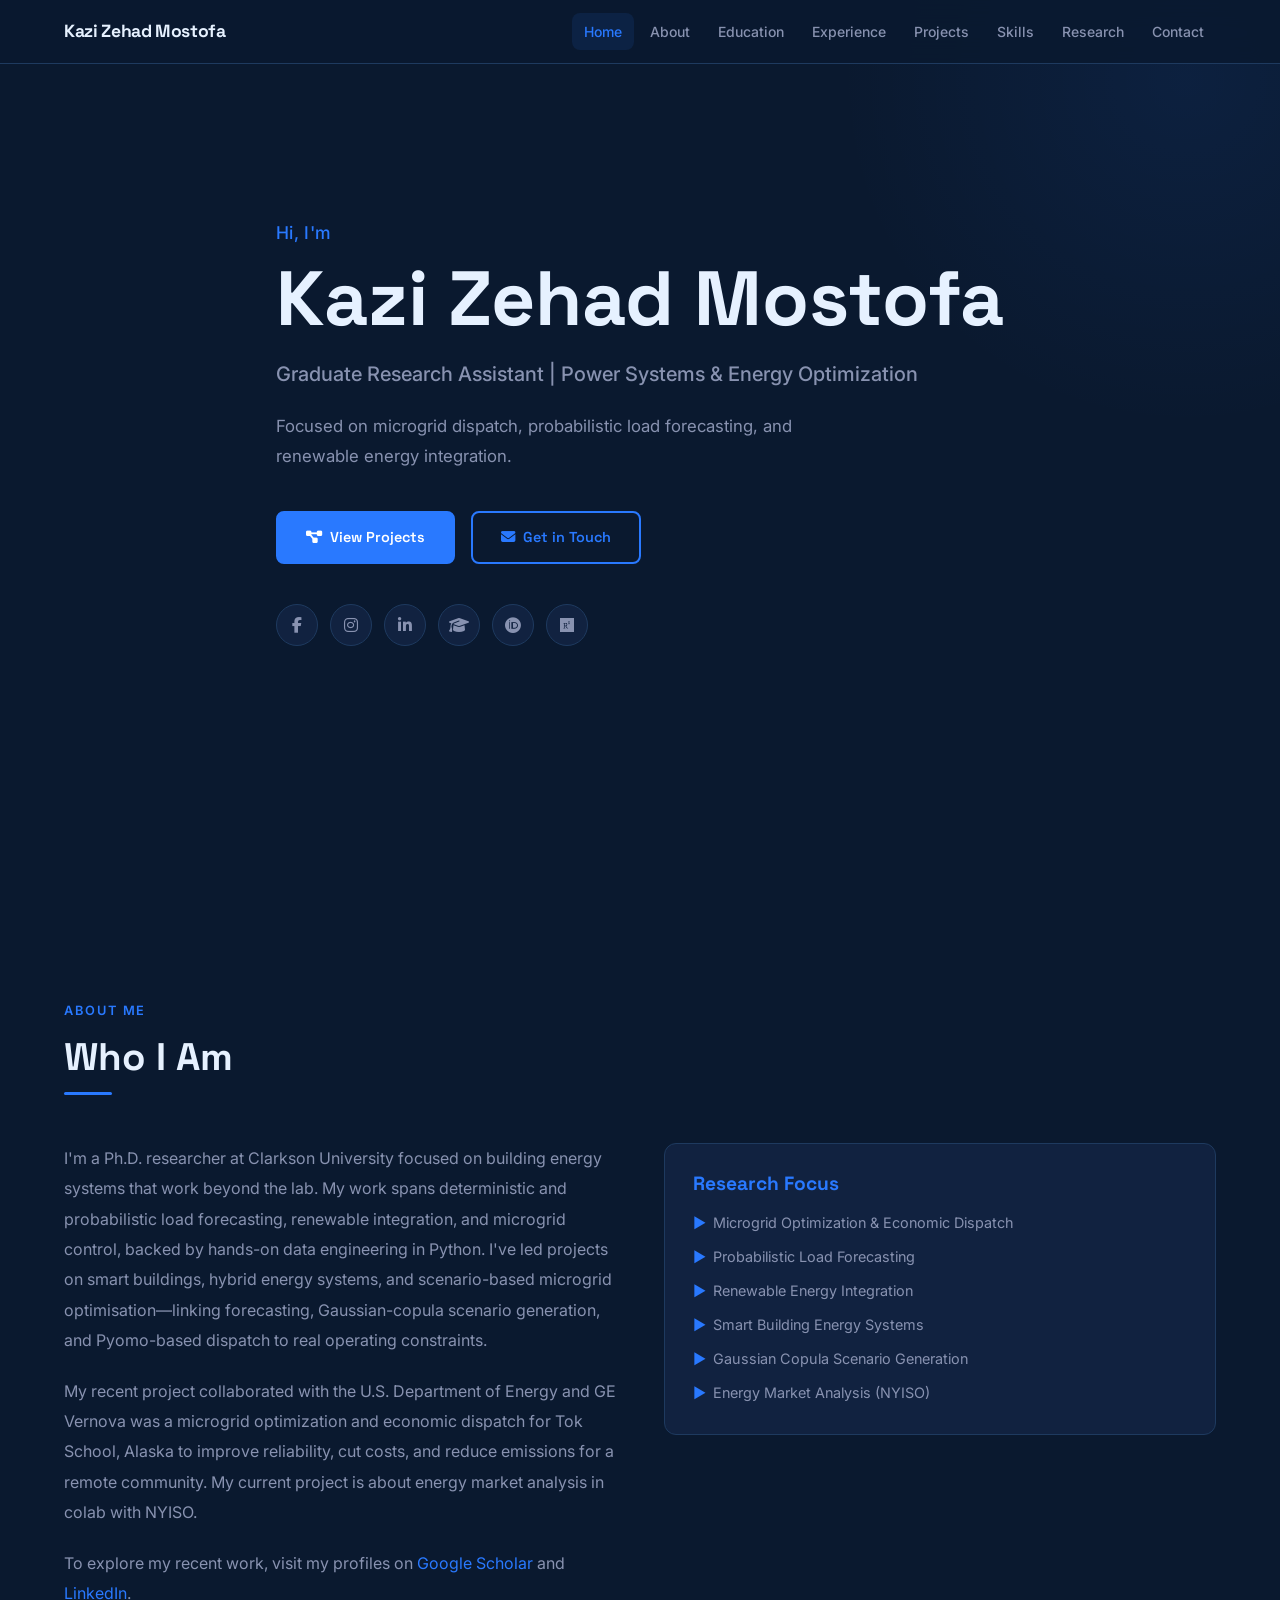
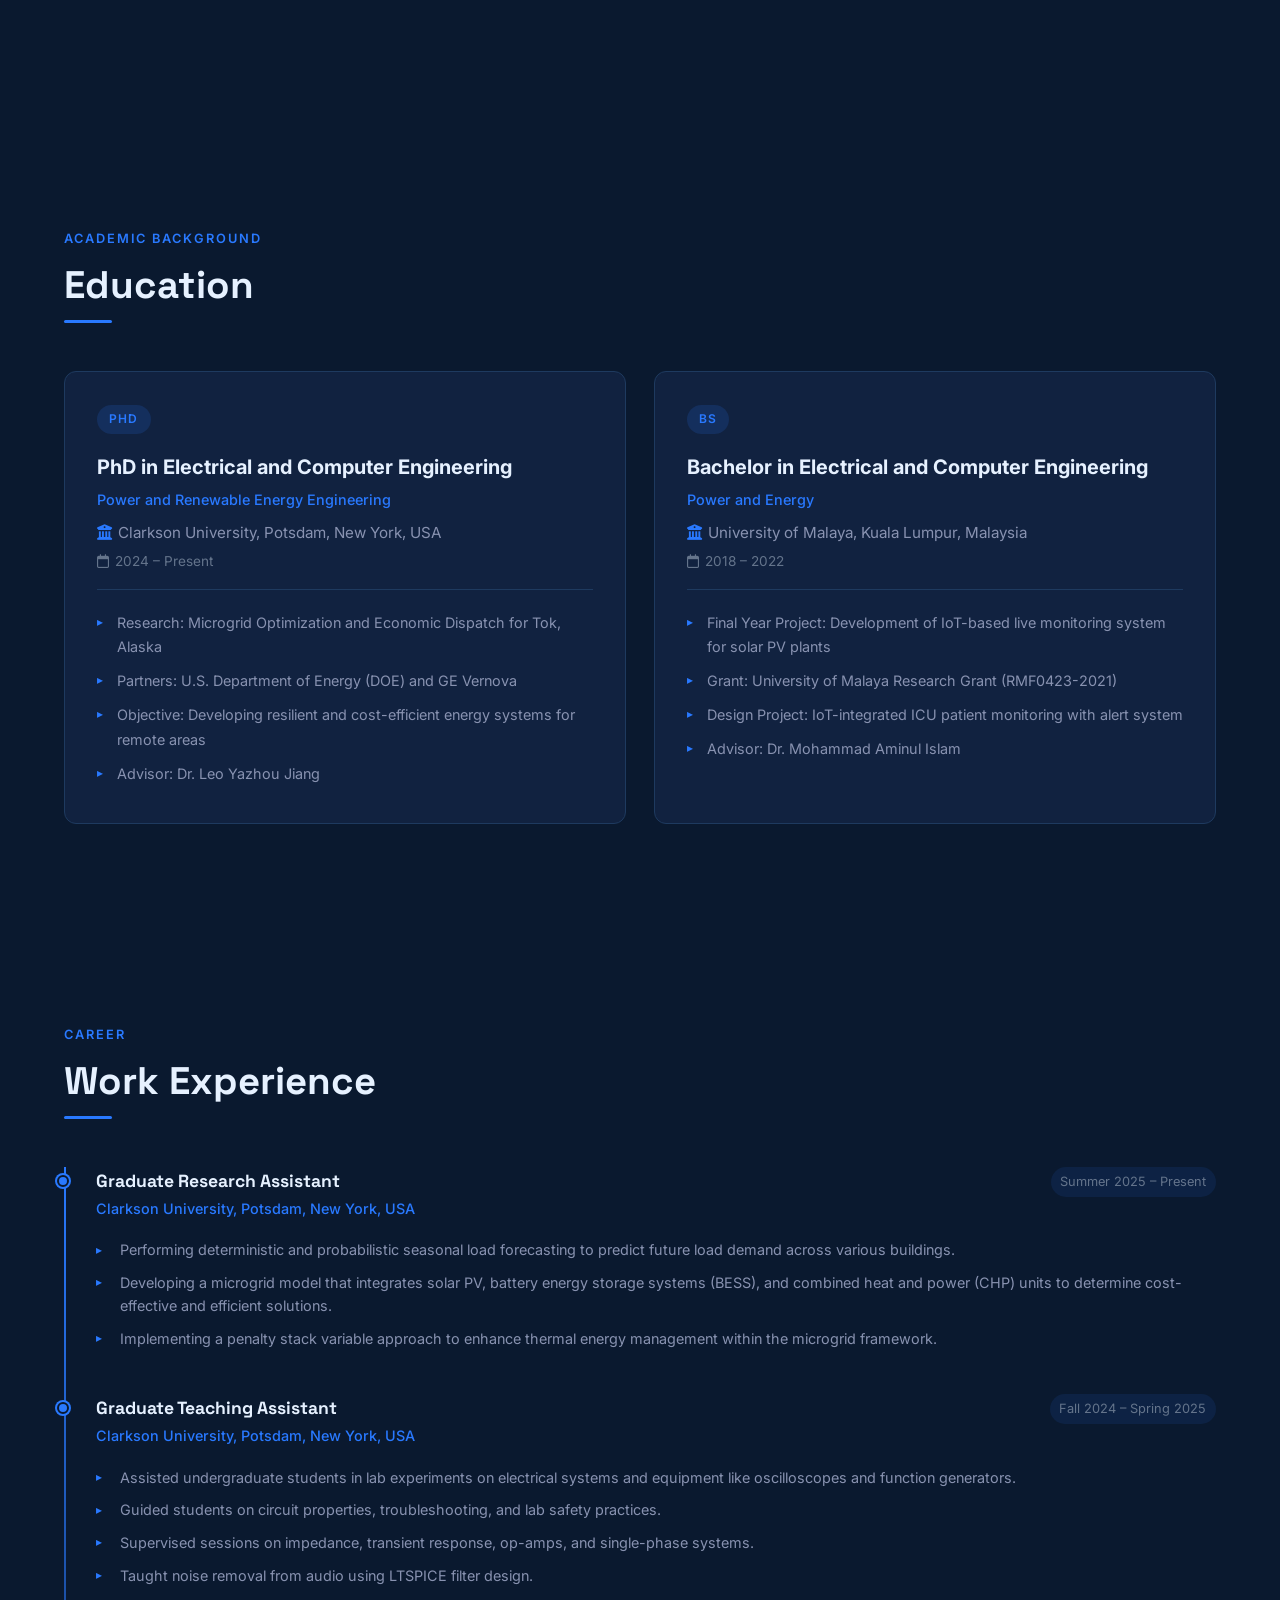
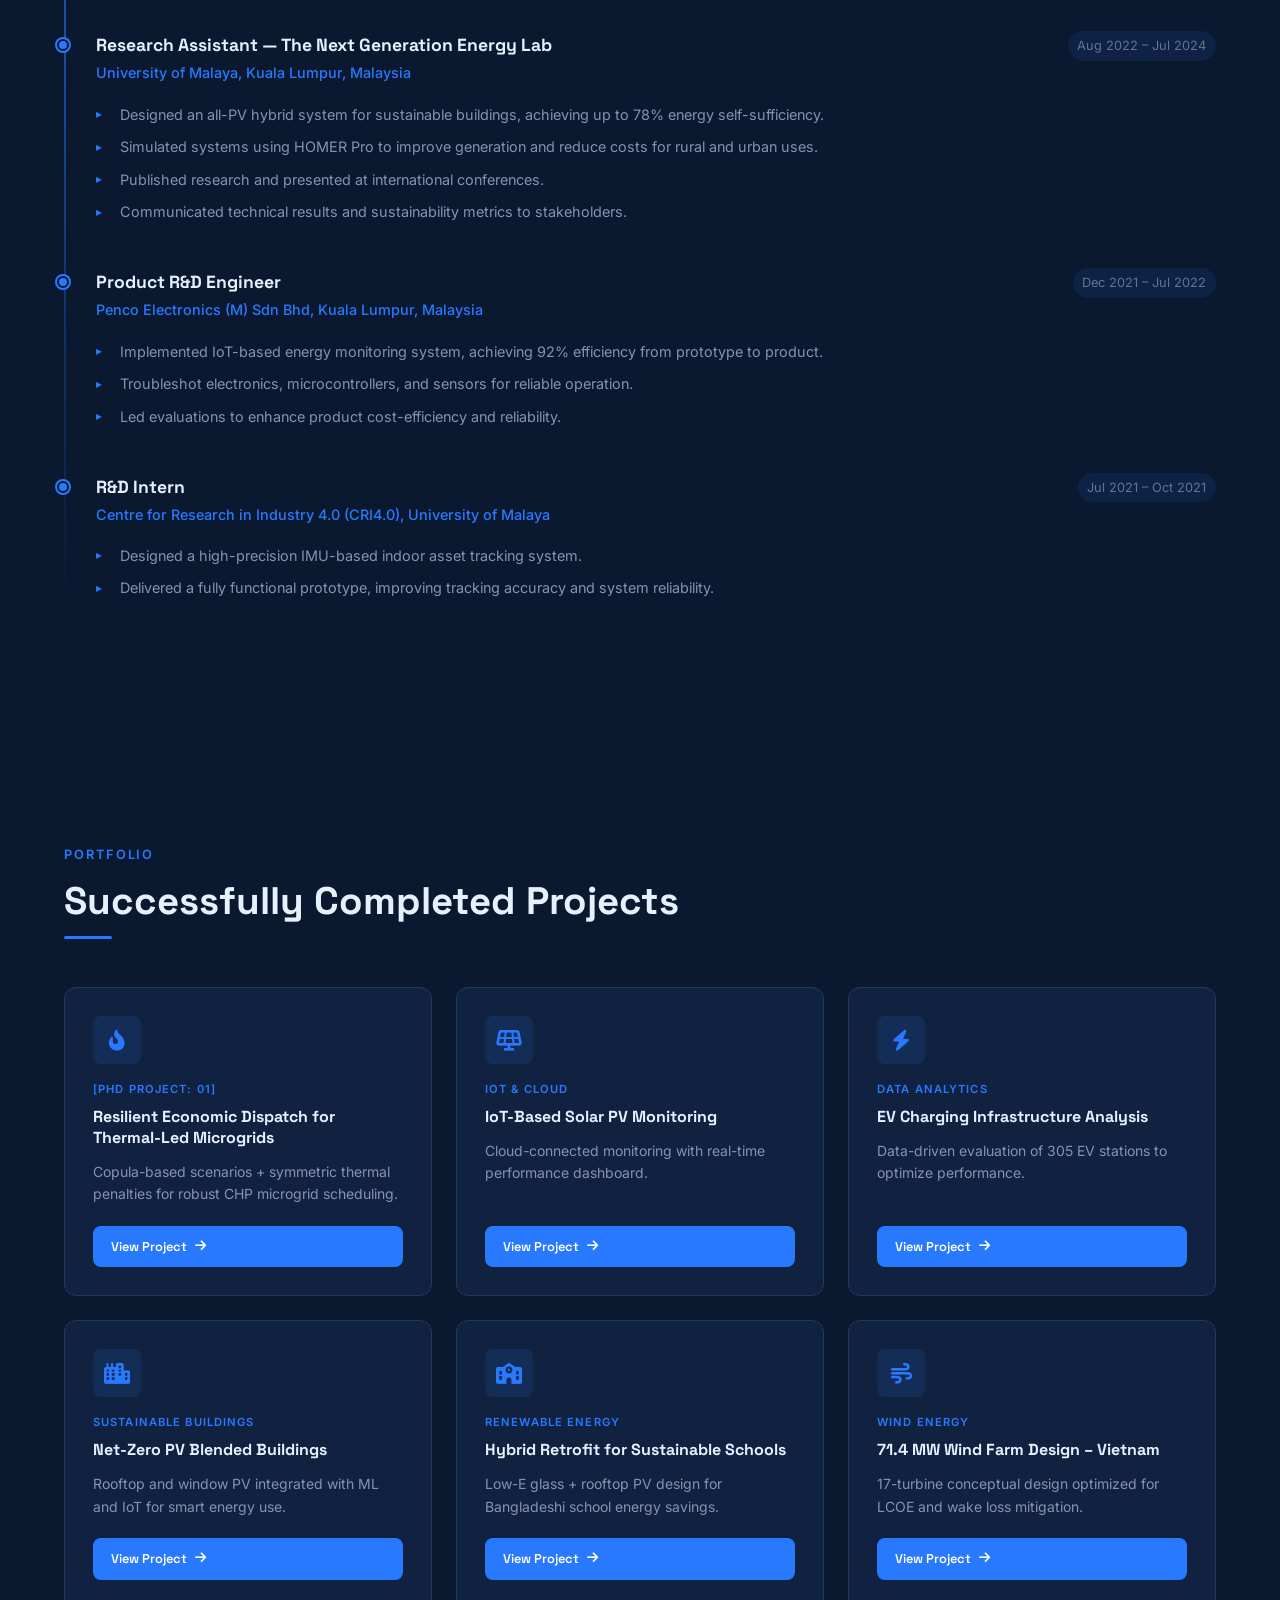
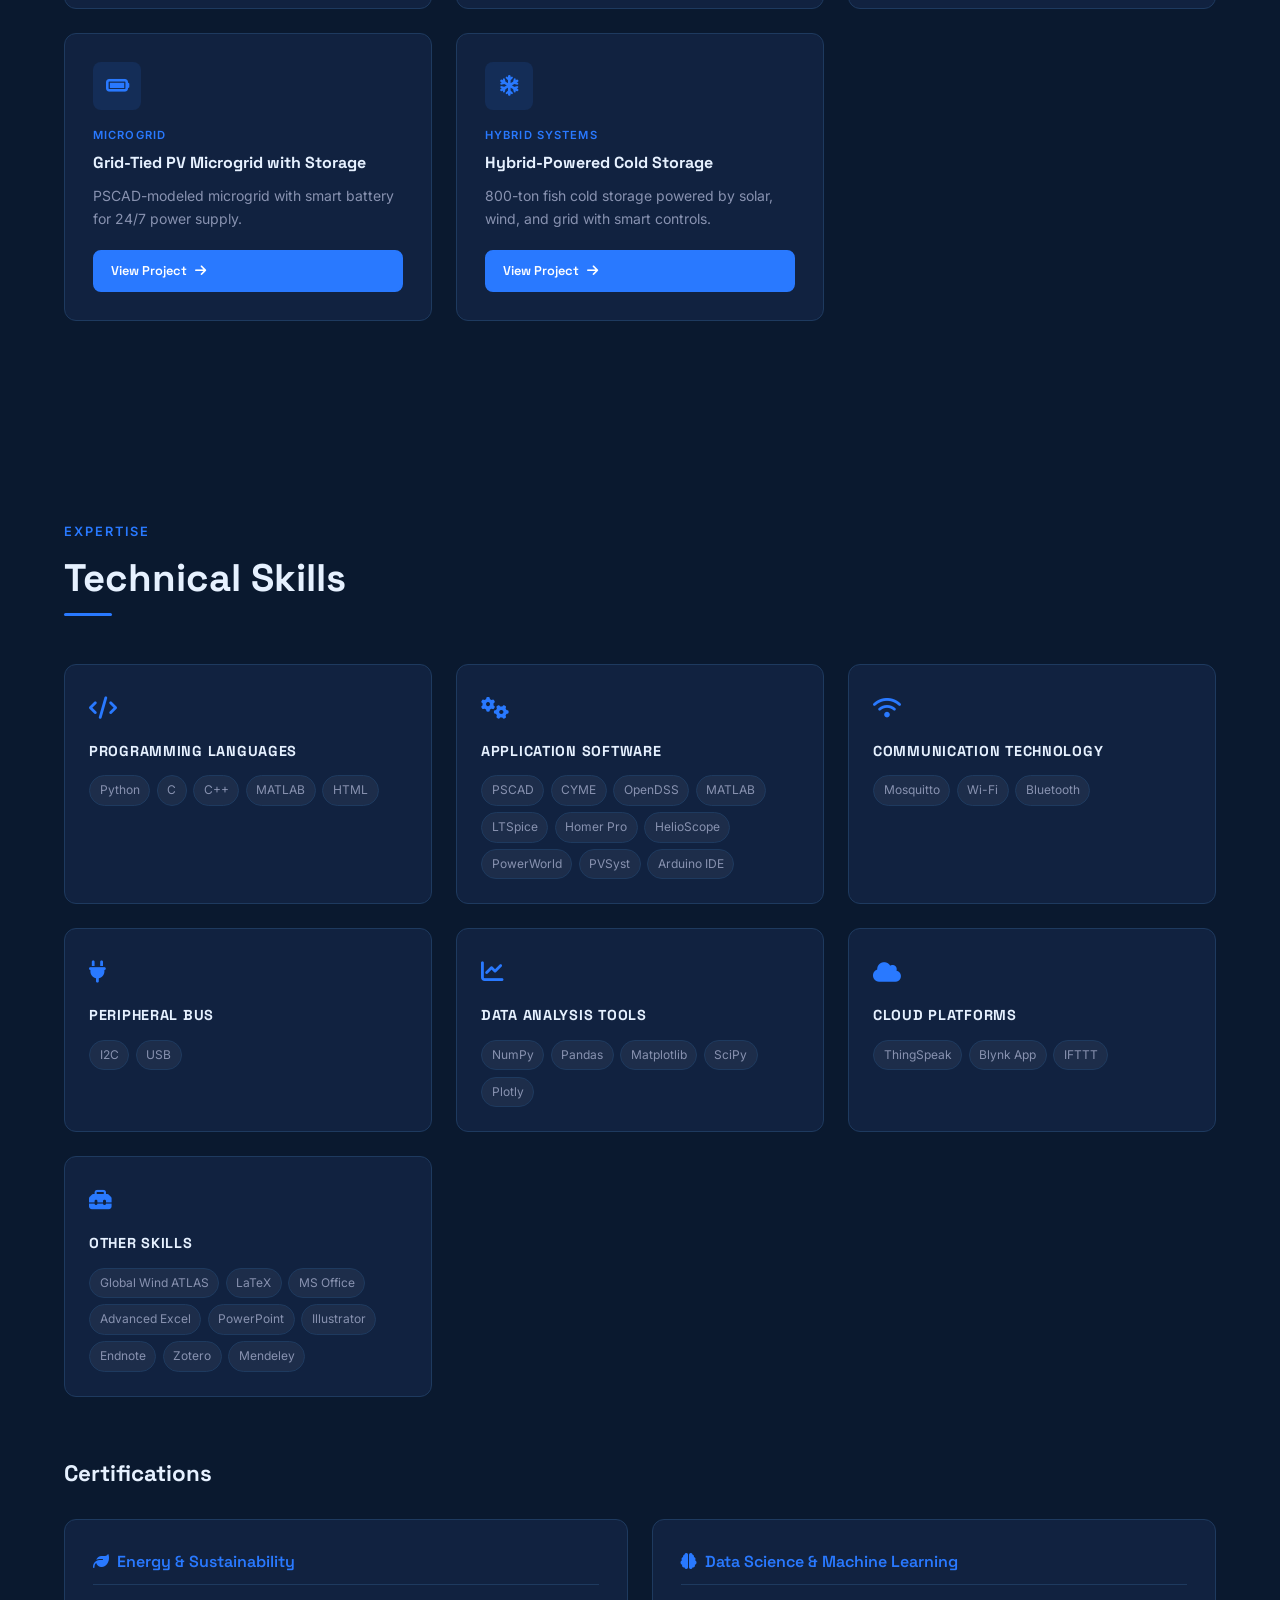
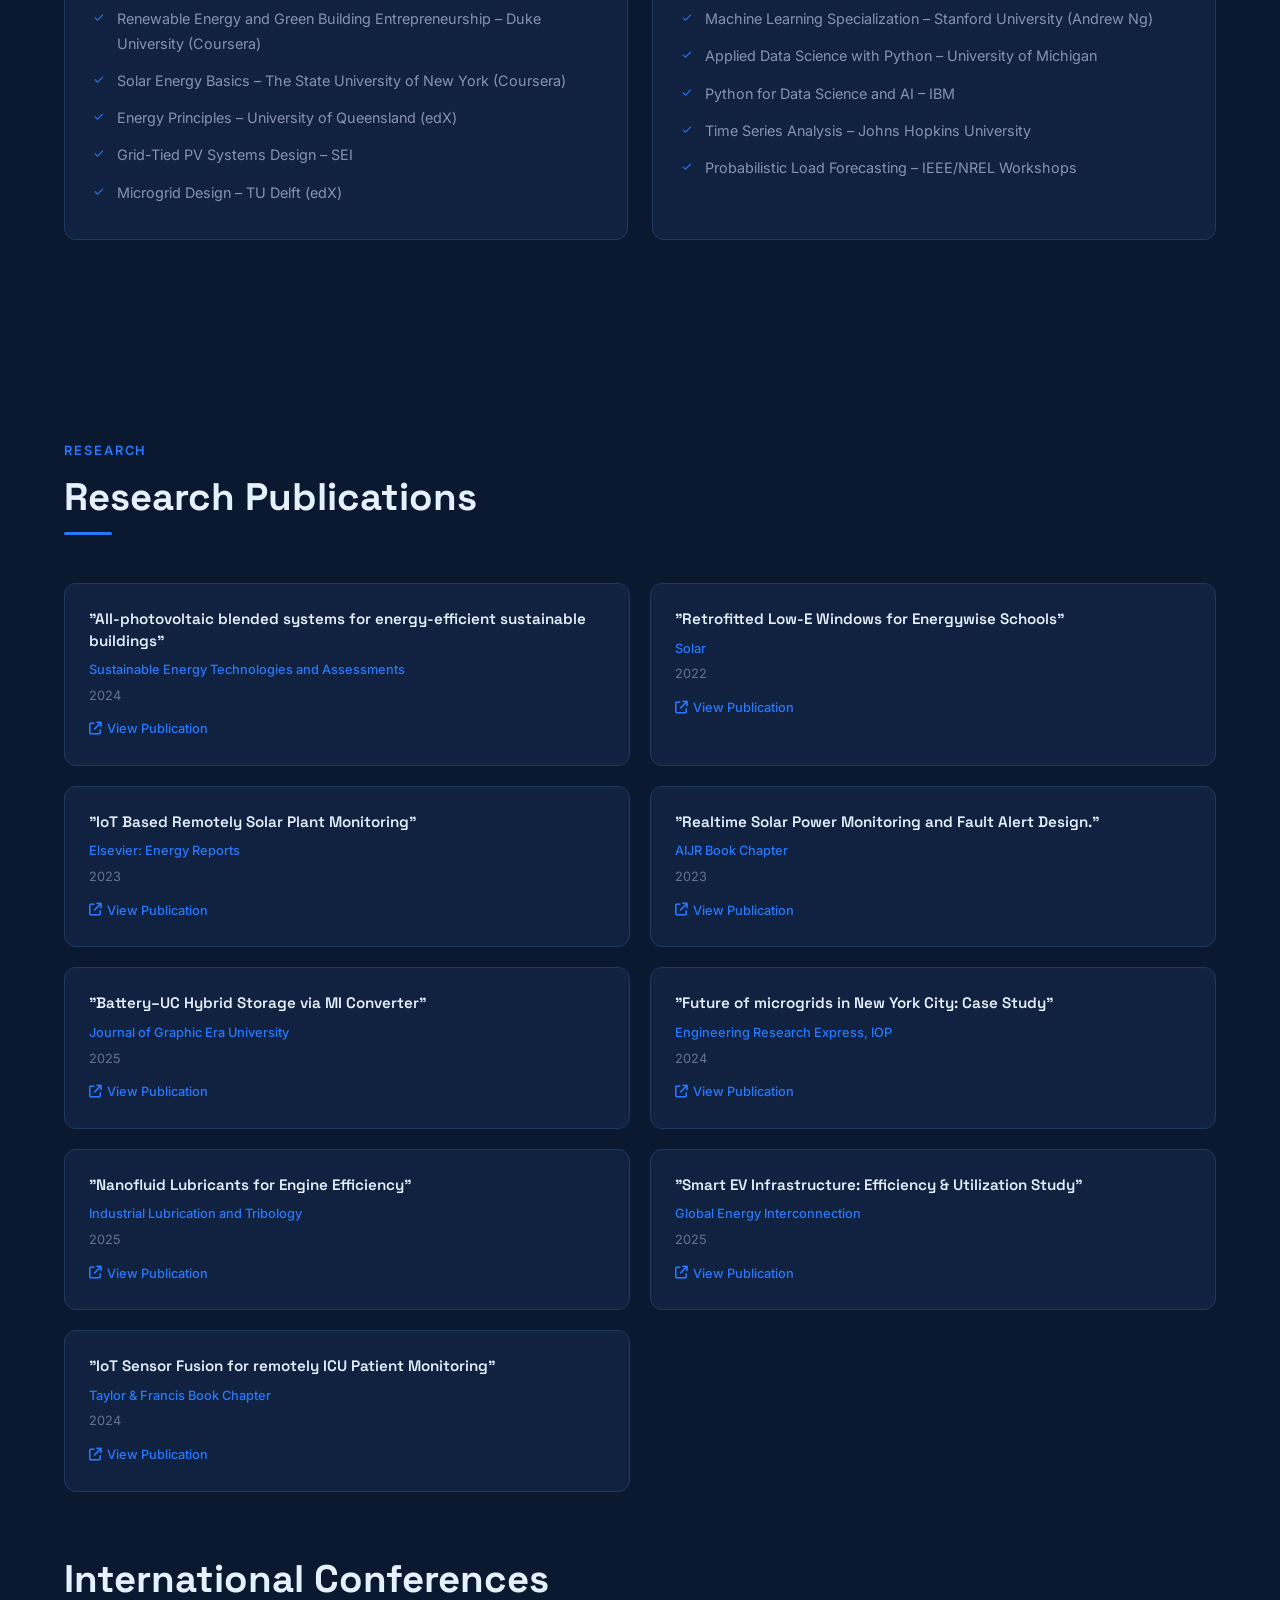
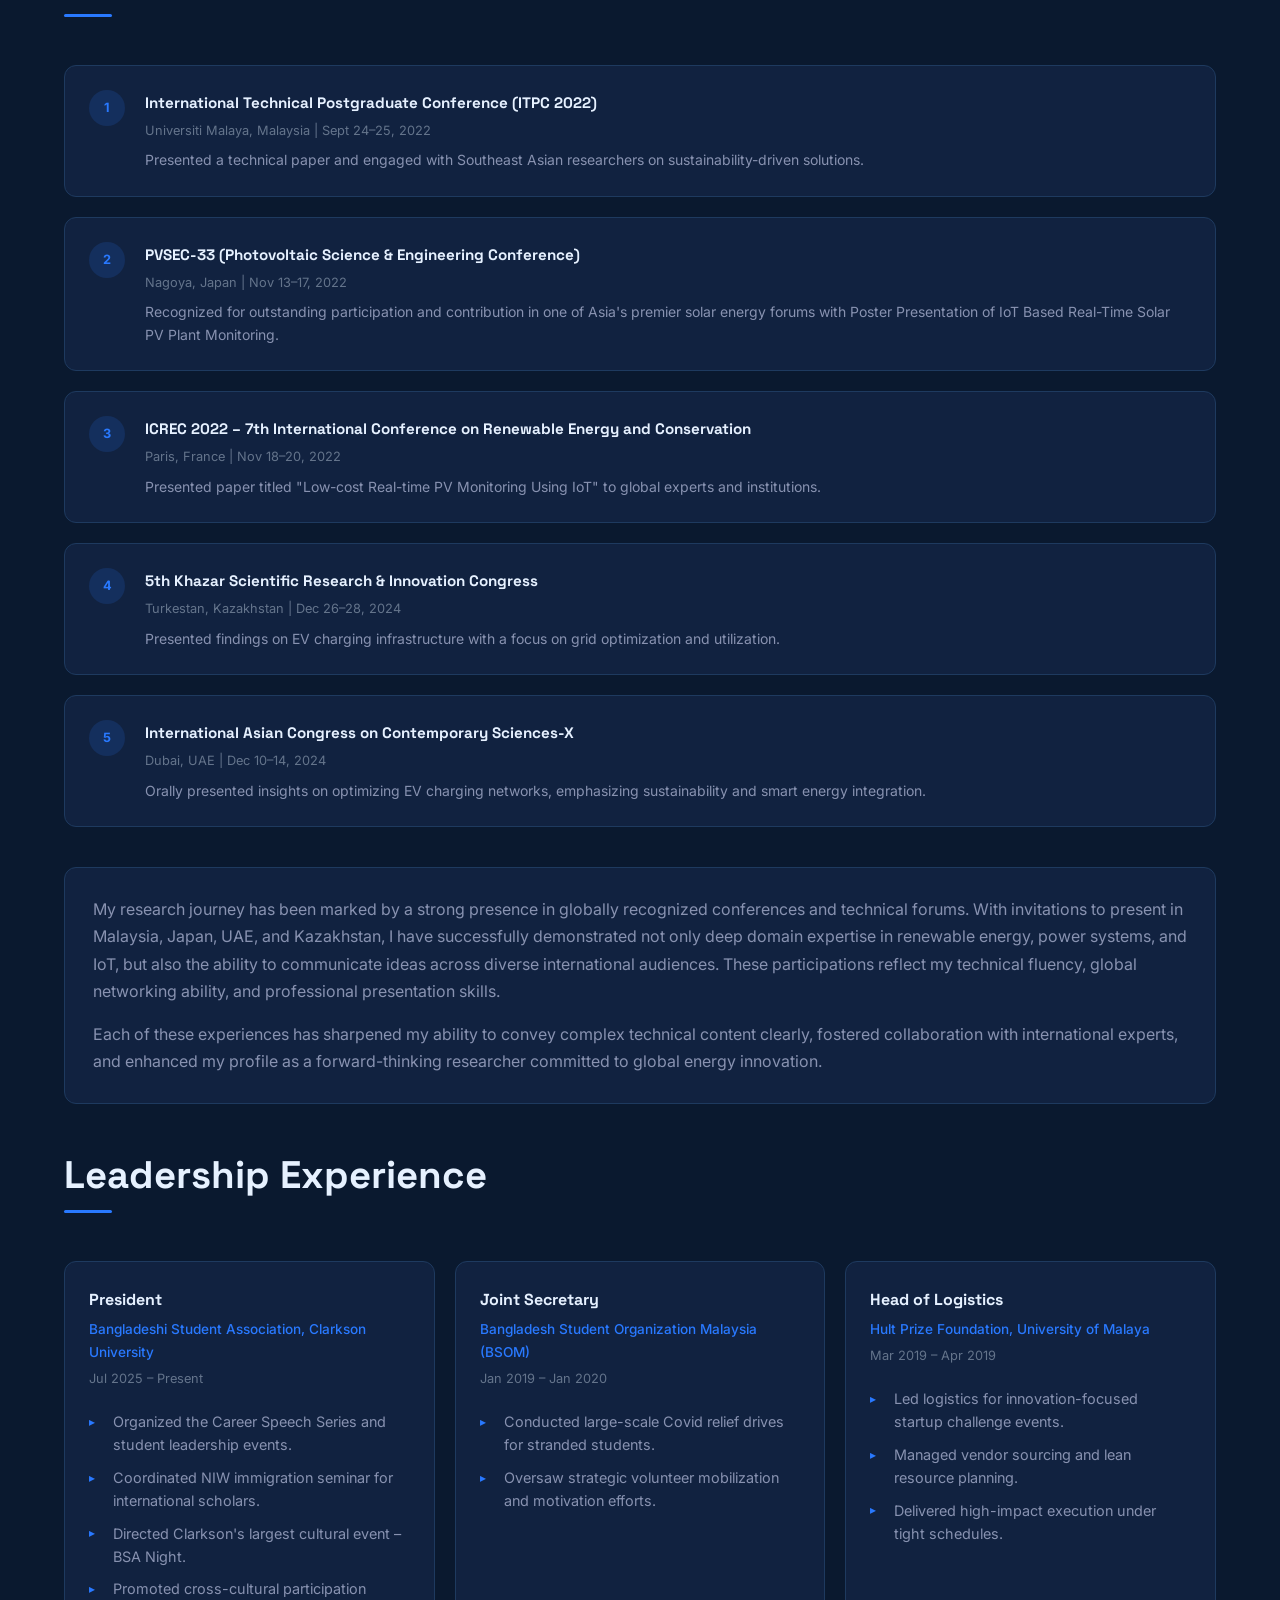
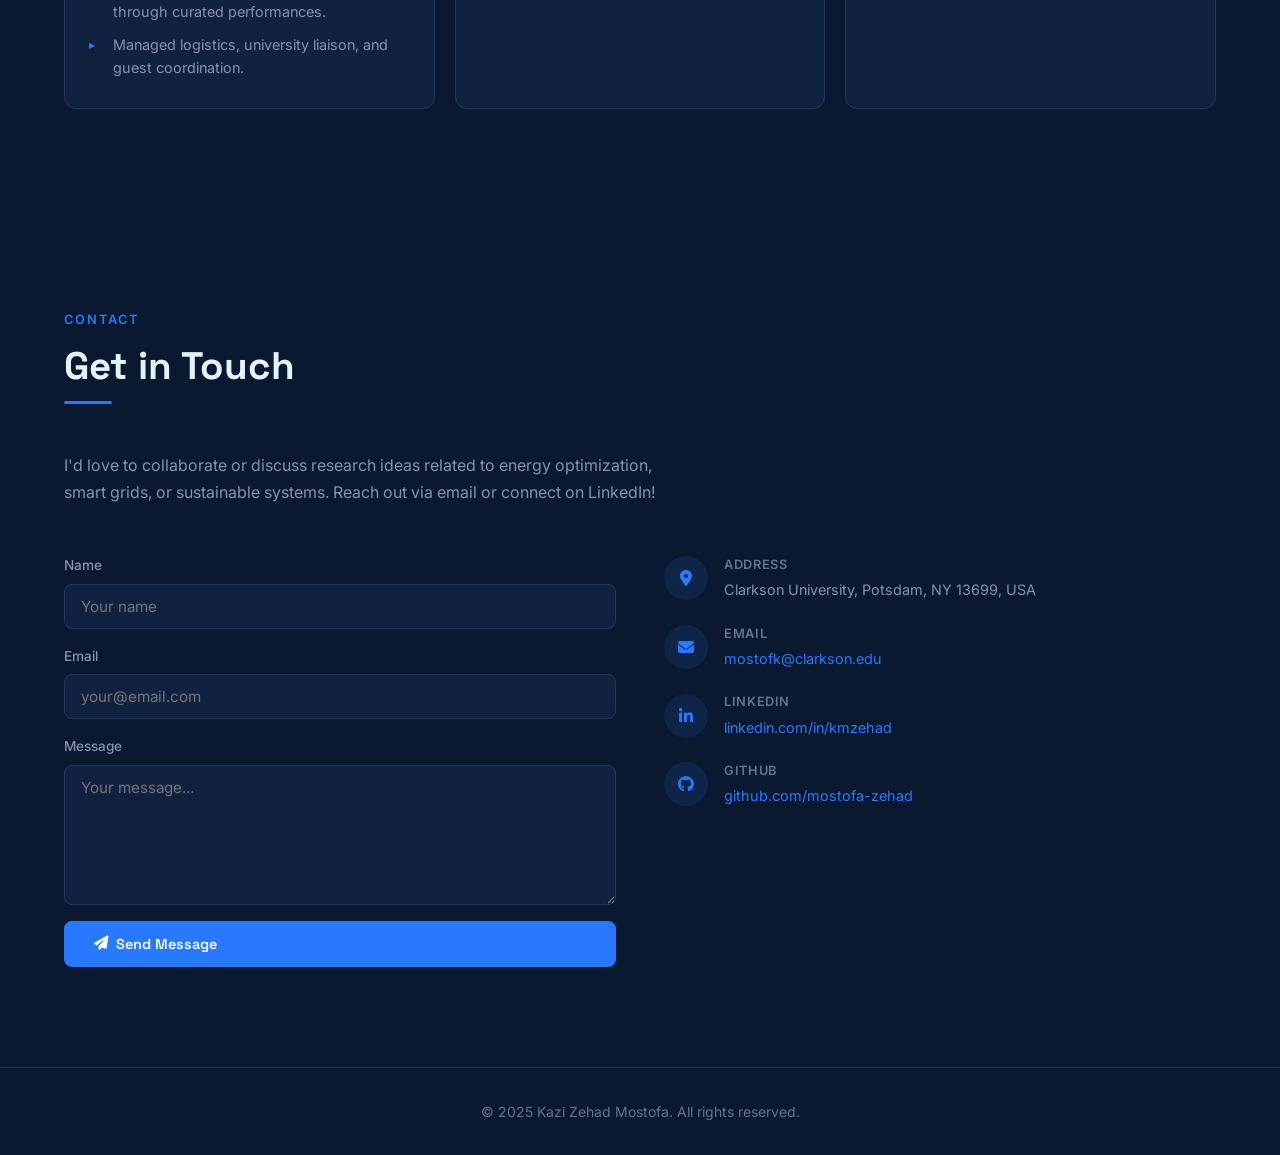
==== index.html @ 8928e4a2 "Complete portfolio rebuild with new professional design - New design system: deep navy (#0a192f), el" ====
<!DOCTYPE html>
<html lang="en">
<head>
  <meta charset="UTF-8" />
  <meta name="viewport" content="width=device-width, initial-scale=1.0" />
  <title>Kazi Zehad Mostofa — Portfolio</title>
  <meta name="description" content="Graduate Research Assistant at Clarkson University. Power Systems, Microgrid Optimization, Probabilistic Load Forecasting, Renewable Energy." />

  <!-- Google Fonts -->
  <link rel="preconnect" href="https://fonts.googleapis.com" />
  <link rel="preconnect" href="https://fonts.gstatic.com" crossorigin />
  <link href="https://fonts.googleapis.com/css2?family=Inter:wght@300;400;500;600;700&family=Space+Grotesk:wght@400;500;600;700&display=swap" rel="stylesheet" />

  <!-- Font Awesome -->
  <link rel="stylesheet" href="https://cdnjs.cloudflare.com/ajax/libs/font-awesome/6.4.0/css/all.min.css" />

  <!-- Portfolio CSS -->
  <link rel="stylesheet" href="assets/css/portfolio.css" />
</head>
<body>

  <!-- Navbar -->
  <nav id="navbar" role="navigation" aria-label="Main navigation">
    <div class="nav-inner">
      <a href="#hero" class="nav-brand">Kazi Zehad Mostofa</a>
      <div class="nav-links">
        <a href="#hero">Home</a>
        <a href="#about">About</a>
        <a href="#education">Education</a>
        <a href="#experience">Experience</a>
        <a href="#projects">Projects</a>
        <a href="#skills">Skills</a>
        <a href="#research">Research</a>
        <a href="#contact">Contact</a>
      </div>
      <button class="nav-hamburger" id="nav-hamburger" aria-label="Toggle navigation" aria-expanded="false">
        <span></span>
        <span></span>
        <span></span>
      </button>
    </div>
  </nav>

  <!-- Mobile Nav -->
  <div class="nav-mobile" id="nav-mobile">
    <a href="#hero">Home</a>
    <a href="#about">About</a>
    <a href="#education">Education</a>
    <a href="#experience">Experience</a>
    <a href="#projects">Projects</a>
    <a href="#skills">Skills</a>
    <a href="#research">Research</a>
    <a href="#contact">Contact</a>
  </div>

  <main>

    <!-- Section 1: Hero -->
    <section id="hero">
      <div class="container">
        <div class="fade-in">
          <p class="hero-intro">Hi, I'm</p>
          <h1 class="hero-name">Kazi Zehad Mostofa</h1>
          <p class="hero-title">Graduate Research Assistant | Power Systems &amp; Energy Optimization</p>
          <p class="hero-desc">Focused on microgrid dispatch, probabilistic load forecasting, and renewable energy integration.</p>
          <div class="hero-actions">
            <a href="#projects" class="btn-primary"><i class="fa-solid fa-diagram-project"></i> View Projects</a>
            <a href="#contact" class="btn-outline"><i class="fa-solid fa-envelope"></i> Get in Touch</a>
          </div>
          <div class="social-links">
            <a href="https://www.facebook.com/ZeeeHad/" target="_blank" rel="noopener noreferrer" aria-label="Facebook"><i class="fa-brands fa-facebook-f"></i></a>
            <a href="https://www.instagram.com/zeee.had?igsh=MTN2eGo4bXg1Nnl6YQ%3D%3D&utm_source=qr" target="_blank" rel="noopener noreferrer" aria-label="Instagram"><i class="fa-brands fa-instagram"></i></a>
            <a href="https://www.linkedin.com/in/kmzehad/" target="_blank" rel="noopener noreferrer" aria-label="LinkedIn"><i class="fa-brands fa-linkedin-in"></i></a>
            <a href="https://scholar.google.com/citations?user=7v_fFJYAAAAJ&hl=en" target="_blank" rel="noopener noreferrer" aria-label="Google Scholar"><i class="fa-solid fa-graduation-cap"></i></a>
            <a href="https://orcid.org/my-orcid?orcid=0000-0001-6263-1922" target="_blank" rel="noopener noreferrer" aria-label="ORCID"><i class="fa-brands fa-orcid"></i></a>
            <a href="https://www.researchgate.net/profile/Kazi_Mostofa?ev=hdr_xprf" target="_blank" rel="noopener noreferrer" aria-label="ResearchGate"><i class="fa-brands fa-researchgate"></i></a>
          </div>
        </div>
      </div>
    </section>

    <!-- Section 2: About -->
    <section id="about">
      <div class="container">
        <span class="section-label fade-in">About Me</span>
        <h2 class="section-heading fade-in">Who I Am</h2>
        <div class="about-grid fade-in">
          <div class="about-text">
            <p>I'm a Ph.D. researcher at Clarkson University focused on building energy systems that work beyond the lab. My work spans deterministic and probabilistic load forecasting, renewable integration, and microgrid control, backed by hands-on data engineering in Python. I've led projects on smart buildings, hybrid energy systems, and scenario-based microgrid optimisation—linking forecasting, Gaussian-copula scenario generation, and Pyomo-based dispatch to real operating constraints.</p>
            <p>My recent project collaborated with the U.S. Department of Energy and GE Vernova was a microgrid optimization and economic dispatch for Tok School, Alaska to improve reliability, cut costs, and reduce emissions for a remote community. My current project is about energy market analysis in colab with NYISO.</p>
            <p>To explore my recent work, visit my profiles on <a href="https://scholar.google.com/citations?user=7v_fFJYAAAAJ&hl=en" target="_blank" rel="noopener noreferrer">Google Scholar</a> and <a href="https://www.linkedin.com/in/kmzehad/" target="_blank" rel="noopener noreferrer">LinkedIn</a>.</p>
          </div>
          <div class="about-highlights">
            <div class="card">
              <h4 style="color:var(--accent);margin-bottom:1rem;font-family:var(--font-heading);">Research Focus</h4>
              <ul style="list-style:none;padding:0;display:flex;flex-direction:column;gap:0.6rem;">
                <li style="color:var(--text-secondary);font-size:0.9rem;padding-left:1.25rem;position:relative;"><span style="position:absolute;left:0;color:var(--accent);">&#9658;</span> Microgrid Optimization &amp; Economic Dispatch</li>
                <li style="color:var(--text-secondary);font-size:0.9rem;padding-left:1.25rem;position:relative;"><span style="position:absolute;left:0;color:var(--accent);">&#9658;</span> Probabilistic Load Forecasting</li>
                <li style="color:var(--text-secondary);font-size:0.9rem;padding-left:1.25rem;position:relative;"><span style="position:absolute;left:0;color:var(--accent);">&#9658;</span> Renewable Energy Integration</li>
                <li style="color:var(--text-secondary);font-size:0.9rem;padding-left:1.25rem;position:relative;"><span style="position:absolute;left:0;color:var(--accent);">&#9658;</span> Smart Building Energy Systems</li>
                <li style="color:var(--text-secondary);font-size:0.9rem;padding-left:1.25rem;position:relative;"><span style="position:absolute;left:0;color:var(--accent);">&#9658;</span> Gaussian Copula Scenario Generation</li>
                <li style="color:var(--text-secondary);font-size:0.9rem;padding-left:1.25rem;position:relative;"><span style="position:absolute;left:0;color:var(--accent);">&#9658;</span> Energy Market Analysis (NYISO)</li>
              </ul>
            </div>
          </div>
        </div>
      </div>
    </section>

    <!-- Section 3: Education -->
    <section id="education">
      <div class="container">
        <span class="section-label fade-in">Academic Background</span>
        <h2 class="section-heading fade-in">Education</h2>
        <div class="edu-grid">

          <div class="edu-card fade-in">
            <span class="edu-badge">PhD</span>
            <div class="edu-degree">PhD in Electrical and Computer Engineering</div>
            <div class="edu-focus">Power and Renewable Energy Engineering</div>
            <div class="edu-school"><i class="fa-solid fa-building-columns" style="color:var(--accent);margin-right:0.4rem;"></i>Clarkson University, Potsdam, New York, USA</div>
            <div class="edu-period"><i class="fa-regular fa-calendar" style="margin-right:0.4rem;"></i>2024 – Present</div>
            <div class="edu-details">
              <ul>
                <li>Research: Microgrid Optimization and Economic Dispatch for Tok, Alaska</li>
                <li>Partners: U.S. Department of Energy (DOE) and GE Vernova</li>
                <li>Objective: Developing resilient and cost-efficient energy systems for remote areas</li>
                <li>Advisor: Dr. Leo Yazhou Jiang</li>
              </ul>
            </div>
          </div>

          <div class="edu-card fade-in">
            <span class="edu-badge">BS</span>
            <div class="edu-degree">Bachelor in Electrical and Computer Engineering</div>
            <div class="edu-focus">Power and Energy</div>
            <div class="edu-school"><i class="fa-solid fa-building-columns" style="color:var(--accent);margin-right:0.4rem;"></i>University of Malaya, Kuala Lumpur, Malaysia</div>
            <div class="edu-period"><i class="fa-regular fa-calendar" style="margin-right:0.4rem;"></i>2018 – 2022</div>
            <div class="edu-details">
              <ul>
                <li>Final Year Project: Development of IoT-based live monitoring system for solar PV plants</li>
                <li>Grant: University of Malaya Research Grant (RMF0423-2021)</li>
                <li>Design Project: IoT-integrated ICU patient monitoring with alert system</li>
                <li>Advisor: Dr. Mohammad Aminul Islam</li>
              </ul>
            </div>
          </div>

        </div>
      </div>
    </section>

    <!-- Section 4: Work Experience -->
    <section id="experience">
      <div class="container">
        <span class="section-label fade-in">Career</span>
        <h2 class="section-heading fade-in">Work Experience</h2>
        <div class="timeline">

          <div class="timeline-item fade-in">
            <div class="job-header">
              <div>
                <div class="job-title">Graduate Research Assistant</div>
                <div class="job-company">Clarkson University, Potsdam, New York, USA</div>
              </div>
              <span class="job-period">Summer 2025 – Present</span>
            </div>
            <ul class="job-bullets">
              <li>Performing deterministic and probabilistic seasonal load forecasting to predict future load demand across various buildings.</li>
              <li>Developing a microgrid model that integrates solar PV, battery energy storage systems (BESS), and combined heat and power (CHP) units to determine cost-effective and efficient solutions.</li>
              <li>Implementing a penalty stack variable approach to enhance thermal energy management within the microgrid framework.</li>
            </ul>
          </div>

          <div class="timeline-item fade-in">
            <div class="job-header">
              <div>
                <div class="job-title">Graduate Teaching Assistant</div>
                <div class="job-company">Clarkson University, Potsdam, New York, USA</div>
              </div>
              <span class="job-period">Fall 2024 – Spring 2025</span>
            </div>
            <ul class="job-bullets">
              <li>Assisted undergraduate students in lab experiments on electrical systems and equipment like oscilloscopes and function generators.</li>
              <li>Guided students on circuit properties, troubleshooting, and lab safety practices.</li>
              <li>Supervised sessions on impedance, transient response, op-amps, and single-phase systems.</li>
              <li>Taught noise removal from audio using LTSPICE filter design.</li>
            </ul>
          </div>

          <div class="timeline-item fade-in">
            <div class="job-header">
              <div>
                <div class="job-title">Research Assistant — The Next Generation Energy Lab</div>
                <div class="job-company">University of Malaya, Kuala Lumpur, Malaysia</div>
              </div>
              <span class="job-period">Aug 2022 – Jul 2024</span>
            </div>
            <ul class="job-bullets">
              <li>Designed an all-PV hybrid system for sustainable buildings, achieving up to 78% energy self-sufficiency.</li>
              <li>Simulated systems using HOMER Pro to improve generation and reduce costs for rural and urban uses.</li>
              <li>Published research and presented at international conferences.</li>
              <li>Communicated technical results and sustainability metrics to stakeholders.</li>
            </ul>
          </div>

          <div class="timeline-item fade-in">
            <div class="job-header">
              <div>
                <div class="job-title">Product R&amp;D Engineer</div>
                <div class="job-company">Penco Electronics (M) Sdn Bhd, Kuala Lumpur, Malaysia</div>
              </div>
              <span class="job-period">Dec 2021 – Jul 2022</span>
            </div>
            <ul class="job-bullets">
              <li>Implemented IoT-based energy monitoring system, achieving 92% efficiency from prototype to product.</li>
              <li>Troubleshot electronics, microcontrollers, and sensors for reliable operation.</li>
              <li>Led evaluations to enhance product cost-efficiency and reliability.</li>
            </ul>
          </div>

          <div class="timeline-item fade-in">
            <div class="job-header">
              <div>
                <div class="job-title">R&amp;D Intern</div>
                <div class="job-company">Centre for Research in Industry 4.0 (CRI4.0), University of Malaya</div>
              </div>
              <span class="job-period">Jul 2021 – Oct 2021</span>
            </div>
            <ul class="job-bullets">
              <li>Designed a high-precision IMU-based indoor asset tracking system.</li>
              <li>Delivered a fully functional prototype, improving tracking accuracy and system reliability.</li>
            </ul>
          </div>

        </div>
      </div>
    </section>

    <!-- Section 5: Projects -->
    <section id="projects">
      <div class="container">
        <span class="section-label fade-in">Portfolio</span>
        <h2 class="section-heading fade-in">Successfully Completed Projects</h2>
        <div class="projects-grid">

          <div class="project-card fade-in">
            <div class="project-icon"><i class="fa-solid fa-fire-flame-curved"></i></div>
            <div class="project-tag">[PhD Project: 01]</div>
            <div class="project-title">Resilient Economic Dispatch for Thermal-Led Microgrids</div>
            <p class="project-desc">Copula-based scenarios + symmetric thermal penalties for robust CHP microgrid scheduling.</p>
            <a href="project0.html" class="btn-primary" style="font-size:0.8rem;padding:0.5rem 1rem;margin-top:auto;">View Project <i class="fa-solid fa-arrow-right"></i></a>
          </div>

          <div class="project-card fade-in">
            <div class="project-icon"><i class="fa-solid fa-solar-panel"></i></div>
            <div class="project-tag">IoT &amp; Cloud</div>
            <div class="project-title">IoT-Based Solar PV Monitoring</div>
            <p class="project-desc">Cloud-connected monitoring with real-time performance dashboard.</p>
            <a href="project1.html" class="btn-primary" style="font-size:0.8rem;padding:0.5rem 1rem;margin-top:auto;">View Project <i class="fa-solid fa-arrow-right"></i></a>
          </div>

          <div class="project-card fade-in">
            <div class="project-icon"><i class="fa-solid fa-bolt"></i></div>
            <div class="project-tag">Data Analytics</div>
            <div class="project-title">EV Charging Infrastructure Analysis</div>
            <p class="project-desc">Data-driven evaluation of 305 EV stations to optimize performance.</p>
            <a href="project2.html" class="btn-primary" style="font-size:0.8rem;padding:0.5rem 1rem;margin-top:auto;">View Project <i class="fa-solid fa-arrow-right"></i></a>
          </div>

          <div class="project-card fade-in">
            <div class="project-icon"><i class="fa-solid fa-city"></i></div>
            <div class="project-tag">Sustainable Buildings</div>
            <div class="project-title">Net-Zero PV Blended Buildings</div>
            <p class="project-desc">Rooftop and window PV integrated with ML and IoT for smart energy use.</p>
            <a href="project3.html" class="btn-primary" style="font-size:0.8rem;padding:0.5rem 1rem;margin-top:auto;">View Project <i class="fa-solid fa-arrow-right"></i></a>
          </div>

          <div class="project-card fade-in">
            <div class="project-icon"><i class="fa-solid fa-school"></i></div>
            <div class="project-tag">Renewable Energy</div>
            <div class="project-title">Hybrid Retrofit for Sustainable Schools</div>
            <p class="project-desc">Low-E glass + rooftop PV design for Bangladeshi school energy savings.</p>
            <a href="project4.html" class="btn-primary" style="font-size:0.8rem;padding:0.5rem 1rem;margin-top:auto;">View Project <i class="fa-solid fa-arrow-right"></i></a>
          </div>

          <div class="project-card fade-in">
            <div class="project-icon"><i class="fa-solid fa-wind"></i></div>
            <div class="project-tag">Wind Energy</div>
            <div class="project-title">71.4 MW Wind Farm Design – Vietnam</div>
            <p class="project-desc">17-turbine conceptual design optimized for LCOE and wake loss mitigation.</p>
            <a href="project5.html" class="btn-primary" style="font-size:0.8rem;padding:0.5rem 1rem;margin-top:auto;">View Project <i class="fa-solid fa-arrow-right"></i></a>
          </div>

          <div class="project-card fade-in">
            <div class="project-icon"><i class="fa-solid fa-battery-full"></i></div>
            <div class="project-tag">Microgrid</div>
            <div class="project-title">Grid-Tied PV Microgrid with Storage</div>
            <p class="project-desc">PSCAD-modeled microgrid with smart battery for 24/7 power supply.</p>
            <a href="project6.html" class="btn-primary" style="font-size:0.8rem;padding:0.5rem 1rem;margin-top:auto;">View Project <i class="fa-solid fa-arrow-right"></i></a>
          </div>

          <div class="project-card fade-in">
            <div class="project-icon"><i class="fa-solid fa-snowflake"></i></div>
            <div class="project-tag">Hybrid Systems</div>
            <div class="project-title">Hybrid-Powered Cold Storage</div>
            <p class="project-desc">800-ton fish cold storage powered by solar, wind, and grid with smart controls.</p>
            <a href="project7.html" class="btn-primary" style="font-size:0.8rem;padding:0.5rem 1rem;margin-top:auto;">View Project <i class="fa-solid fa-arrow-right"></i></a>
          </div>

        </div>
      </div>
    </section>

    <!-- Section 6: Skills -->
    <section id="skills">
      <div class="container">
        <span class="section-label fade-in">Expertise</span>
        <h2 class="section-heading fade-in">Technical Skills</h2>
        <div class="skills-grid">

          <div class="skill-card fade-in">
            <div class="skill-card-icon"><i class="fa-solid fa-code"></i></div>
            <div class="skill-card-title">Programming Languages</div>
            <div class="skill-pills">
              <span class="skill-pill">Python</span>
              <span class="skill-pill">C</span>
              <span class="skill-pill">C++</span>
              <span class="skill-pill">MATLAB</span>
              <span class="skill-pill">HTML</span>
            </div>
          </div>

          <div class="skill-card fade-in">
            <div class="skill-card-icon"><i class="fa-solid fa-cogs"></i></div>
            <div class="skill-card-title">Application Software</div>
            <div class="skill-pills">
              <span class="skill-pill">PSCAD</span>
              <span class="skill-pill">CYME</span>
              <span class="skill-pill">OpenDSS</span>
              <span class="skill-pill">MATLAB</span>
              <span class="skill-pill">LTSpice</span>
              <span class="skill-pill">Homer Pro</span>
              <span class="skill-pill">HelioScope</span>
              <span class="skill-pill">PowerWorld</span>
              <span class="skill-pill">PVSyst</span>
              <span class="skill-pill">Arduino IDE</span>
            </div>
          </div>

          <div class="skill-card fade-in">
            <div class="skill-card-icon"><i class="fa-solid fa-wifi"></i></div>
            <div class="skill-card-title">Communication Technology</div>
            <div class="skill-pills">
              <span class="skill-pill">Mosquitto</span>
              <span class="skill-pill">Wi-Fi</span>
              <span class="skill-pill">Bluetooth</span>
            </div>
          </div>

          <div class="skill-card fade-in">
            <div class="skill-card-icon"><i class="fa-solid fa-plug"></i></div>
            <div class="skill-card-title">Peripheral Bus</div>
            <div class="skill-pills">
              <span class="skill-pill">I2C</span>
              <span class="skill-pill">USB</span>
            </div>
          </div>

          <div class="skill-card fade-in">
            <div class="skill-card-icon"><i class="fa-solid fa-chart-line"></i></div>
            <div class="skill-card-title">Data Analysis Tools</div>
            <div class="skill-pills">
              <span class="skill-pill">NumPy</span>
              <span class="skill-pill">Pandas</span>
              <span class="skill-pill">Matplotlib</span>
              <span class="skill-pill">SciPy</span>
              <span class="skill-pill">Plotly</span>
            </div>
          </div>

          <div class="skill-card fade-in">
            <div class="skill-card-icon"><i class="fa-solid fa-cloud"></i></div>
            <div class="skill-card-title">Cloud Platforms</div>
            <div class="skill-pills">
              <span class="skill-pill">ThingSpeak</span>
              <span class="skill-pill">Blynk App</span>
              <span class="skill-pill">IFTTT</span>
            </div>
          </div>

          <div class="skill-card fade-in">
            <div class="skill-card-icon"><i class="fa-solid fa-toolbox"></i></div>
            <div class="skill-card-title">Other Skills</div>
            <div class="skill-pills">
              <span class="skill-pill">Global Wind ATLAS</span>
              <span class="skill-pill">LaTeX</span>
              <span class="skill-pill">MS Office</span>
              <span class="skill-pill">Advanced Excel</span>
              <span class="skill-pill">PowerPoint</span>
              <span class="skill-pill">Illustrator</span>
              <span class="skill-pill">Endnote</span>
              <span class="skill-pill">Zotero</span>
              <span class="skill-pill">Mendeley</span>
            </div>
          </div>

        </div>

        <!-- Certifications -->
        <div class="fade-in" style="margin-top:3rem;">
          <h3 style="font-family:var(--font-heading);font-size:1.4rem;color:var(--text-primary);margin-bottom:2rem;">Certifications</h3>
          <div class="grid-2">
            <div class="card">
              <div class="cert-group-title"><i class="fa-solid fa-leaf" style="margin-right:0.5rem;"></i>Energy &amp; Sustainability</div>
              <ul class="cert-list">
                <li>Renewable Energy and Green Building Entrepreneurship – Duke University (Coursera)</li>
                <li>Solar Energy Basics – The State University of New York (Coursera)</li>
                <li>Energy Principles – University of Queensland (edX)</li>
                <li>Grid-Tied PV Systems Design – SEI</li>
                <li>Microgrid Design – TU Delft (edX)</li>
              </ul>
            </div>
            <div class="card">
              <div class="cert-group-title"><i class="fa-solid fa-brain" style="margin-right:0.5rem;"></i>Data Science &amp; Machine Learning</div>
              <ul class="cert-list">
                <li>Machine Learning Specialization – Stanford University (Andrew Ng)</li>
                <li>Applied Data Science with Python – University of Michigan</li>
                <li>Python for Data Science and AI – IBM</li>
                <li>Time Series Analysis – Johns Hopkins University</li>
                <li>Probabilistic Load Forecasting – IEEE/NREL Workshops</li>
              </ul>
            </div>
          </div>
        </div>

      </div>
    </section>

    <!-- Section 7: Research & Conferences -->
    <section id="research">
      <div class="container">
        <span class="section-label fade-in">Research</span>
        <h2 class="section-heading fade-in">Research Publications</h2>

        <div class="pub-grid">

          <div class="pub-card fade-in">
            <div class="pub-title">"All-photovoltaic blended systems for energy-efficient sustainable buildings"</div>
            <div class="pub-journal">Sustainable Energy Technologies and Assessments</div>
            <div class="pub-year">2024</div>
            <a href="https://www.sciencedirect.com/science/article/pii/S2213138824000328" target="_blank" rel="noopener noreferrer" class="pub-link"><i class="fa-solid fa-arrow-up-right-from-square"></i> View Publication</a>
          </div>

          <div class="pub-card fade-in">
            <div class="pub-title">"Retrofitted Low-E Windows for Energywise Schools"</div>
            <div class="pub-journal">Solar</div>
            <div class="pub-year">2022</div>
            <a href="https://www.mdpi.com/2673-9941/2/4/32" target="_blank" rel="noopener noreferrer" class="pub-link"><i class="fa-solid fa-arrow-up-right-from-square"></i> View Publication</a>
          </div>

          <div class="pub-card fade-in">
            <div class="pub-title">"IoT Based Remotely Solar Plant Monitoring"</div>
            <div class="pub-journal">Elsevier: Energy Reports</div>
            <div class="pub-year">2023</div>
            <a href="https://www.sciencedirect.com/science/article/pii/S2352484723012969" target="_blank" rel="noopener noreferrer" class="pub-link"><i class="fa-solid fa-arrow-up-right-from-square"></i> View Publication</a>
          </div>

          <div class="pub-card fade-in">
            <div class="pub-title">"Realtime Solar Power Monitoring and Fault Alert Design."</div>
            <div class="pub-journal">AIJR Book Chapter</div>
            <div class="pub-year">2023</div>
            <a href="https://books.aijr.org/index.php/press/catalog/book/141/chapter/2322" target="_blank" rel="noopener noreferrer" class="pub-link"><i class="fa-solid fa-arrow-up-right-from-square"></i> View Publication</a>
          </div>

          <div class="pub-card fade-in">
            <div class="pub-title">"Battery–UC Hybrid Storage via MI Converter"</div>
            <div class="pub-journal">Journal of Graphic Era University</div>
            <div class="pub-year">2025</div>
            <a href="https://www.riverpublishersjournal.com/index.php/JGEU/article/view/384" target="_blank" rel="noopener noreferrer" class="pub-link"><i class="fa-solid fa-arrow-up-right-from-square"></i> View Publication</a>
          </div>

          <div class="pub-card fade-in">
            <div class="pub-title">"Future of microgrids in New York City: Case Study"</div>
            <div class="pub-journal">Engineering Research Express, IOP</div>
            <div class="pub-year">2024</div>
            <a href="https://iopscience.iop.org/article/10.1088/2631-8695/adf031/meta" target="_blank" rel="noopener noreferrer" class="pub-link"><i class="fa-solid fa-arrow-up-right-from-square"></i> View Publication</a>
          </div>

          <div class="pub-card fade-in">
            <div class="pub-title">"Nanofluid Lubricants for Engine Efficiency"</div>
            <div class="pub-journal">Industrial Lubrication and Tribology</div>
            <div class="pub-year">2025</div>
            <a href="https://www.emerald.com/ilt/article-abstract/doi/10.1108/ILT-03-2025-0109/1270907" target="_blank" rel="noopener noreferrer" class="pub-link"><i class="fa-solid fa-arrow-up-right-from-square"></i> View Publication</a>
          </div>

          <div class="pub-card fade-in">
            <div class="pub-title">"Smart EV Infrastructure: Efficiency &amp; Utilization Study"</div>
            <div class="pub-journal">Global Energy Interconnection</div>
            <div class="pub-year">2025</div>
            <a href="https://www.sciencedirect.com/science/article/pii/S2096511725000842" target="_blank" rel="noopener noreferrer" class="pub-link"><i class="fa-solid fa-arrow-up-right-from-square"></i> View Publication</a>
          </div>

          <div class="pub-card fade-in">
            <div class="pub-title">"IoT Sensor Fusion for remotely ICU Patient Monitoring"</div>
            <div class="pub-journal">Taylor &amp; Francis Book Chapter</div>
            <div class="pub-year">2024</div>
            <a href="https://www.taylorfrancis.com/chapters/edit/10.1201/9781003346678-17" target="_blank" rel="noopener noreferrer" class="pub-link"><i class="fa-solid fa-arrow-up-right-from-square"></i> View Publication</a>
          </div>

        </div>

        <!-- International Conferences -->
        <h2 class="section-heading fade-in" style="margin-top:4rem;">International Conferences</h2>

        <div class="conf-list">

          <div class="conf-item fade-in">
            <div class="conf-num">1</div>
            <div class="conf-body">
              <div class="conf-name">International Technical Postgraduate Conference (ITPC 2022)</div>
              <div class="conf-location">Universiti Malaya, Malaysia | Sept 24–25, 2022</div>
              <p class="conf-desc">Presented a technical paper and engaged with Southeast Asian researchers on sustainability-driven solutions.</p>
            </div>
          </div>

          <div class="conf-item fade-in">
            <div class="conf-num">2</div>
            <div class="conf-body">
              <div class="conf-name">PVSEC-33 (Photovoltaic Science &amp; Engineering Conference)</div>
              <div class="conf-location">Nagoya, Japan | Nov 13–17, 2022</div>
              <p class="conf-desc">Recognized for outstanding participation and contribution in one of Asia's premier solar energy forums with Poster Presentation of IoT Based Real-Time Solar PV Plant Monitoring.</p>
            </div>
          </div>

          <div class="conf-item fade-in">
            <div class="conf-num">3</div>
            <div class="conf-body">
              <div class="conf-name">ICREC 2022 – 7th International Conference on Renewable Energy and Conservation</div>
              <div class="conf-location">Paris, France | Nov 18–20, 2022</div>
              <p class="conf-desc">Presented paper titled "Low-cost Real-time PV Monitoring Using IoT" to global experts and institutions.</p>
            </div>
          </div>

          <div class="conf-item fade-in">
            <div class="conf-num">4</div>
            <div class="conf-body">
              <div class="conf-name">5th Khazar Scientific Research &amp; Innovation Congress</div>
              <div class="conf-location">Turkestan, Kazakhstan | Dec 26–28, 2024</div>
              <p class="conf-desc">Presented findings on EV charging infrastructure with a focus on grid optimization and utilization.</p>
            </div>
          </div>

          <div class="conf-item fade-in">
            <div class="conf-num">5</div>
            <div class="conf-body">
              <div class="conf-name">International Asian Congress on Contemporary Sciences-X</div>
              <div class="conf-location">Dubai, UAE | Dec 10–14, 2024</div>
              <p class="conf-desc">Orally presented insights on optimizing EV charging networks, emphasizing sustainability and smart energy integration.</p>
            </div>
          </div>

        </div>

        <div class="card fade-in" style="margin-bottom:3rem;">
          <p>My research journey has been marked by a strong presence in globally recognized conferences and technical forums. With invitations to present in Malaysia, Japan, UAE, and Kazakhstan, I have successfully demonstrated not only deep domain expertise in renewable energy, power systems, and IoT, but also the ability to communicate ideas across diverse international audiences. These participations reflect my technical fluency, global networking ability, and professional presentation skills.</p>
          <p style="margin-top:0.75rem;">Each of these experiences has sharpened my ability to convey complex technical content clearly, fostered collaboration with international experts, and enhanced my profile as a forward-thinking researcher committed to global energy innovation.</p>
        </div>

        <!-- Leadership Experience -->
        <h2 class="section-heading fade-in" style="margin-top:3rem;">Leadership Experience</h2>
        <div class="leadership-grid">

          <div class="leadership-card fade-in">
            <div class="leadership-role">President</div>
            <div class="leadership-org"><a href="https://www.facebook.com/profile.php?id=100063484267783" target="_blank" rel="noopener noreferrer">Bangladeshi Student Association, Clarkson University</a></div>
            <div class="leadership-period">Jul 2025 – Present</div>
            <ul class="job-bullets">
              <li>Organized the Career Speech Series and student leadership events.</li>
              <li>Coordinated NIW immigration seminar for international scholars.</li>
              <li>Directed Clarkson's largest cultural event – BSA Night.</li>
              <li>Promoted cross-cultural participation through curated performances.</li>
              <li>Managed logistics, university liaison, and guest coordination.</li>
            </ul>
          </div>

          <div class="leadership-card fade-in">
            <div class="leadership-role">Joint Secretary</div>
            <div class="leadership-org"><a href="https://www.facebook.com/bsom.edu/" target="_blank" rel="noopener noreferrer">Bangladesh Student Organization Malaysia (BSOM)</a></div>
            <div class="leadership-period">Jan 2019 – Jan 2020</div>
            <ul class="job-bullets">
              <li>Conducted large-scale Covid relief drives for stranded students.</li>
              <li>Oversaw strategic volunteer mobilization and motivation efforts.</li>
            </ul>
          </div>

          <div class="leadership-card fade-in">
            <div class="leadership-role">Head of Logistics</div>
            <div class="leadership-org"><a href="https://www.facebook.com/hultprizeum2021/" target="_blank" rel="noopener noreferrer">Hult Prize Foundation, University of Malaya</a></div>
            <div class="leadership-period">Mar 2019 – Apr 2019</div>
            <ul class="job-bullets">
              <li>Led logistics for innovation-focused startup challenge events.</li>
              <li>Managed vendor sourcing and lean resource planning.</li>
              <li>Delivered high-impact execution under tight schedules.</li>
            </ul>
          </div>

        </div>

      </div>
    </section>

    <!-- Section 8: Contact -->
    <section id="contact">
      <div class="container">
        <span class="section-label fade-in">Contact</span>
        <h2 class="section-heading fade-in">Get in Touch</h2>
        <p class="fade-in" style="max-width:600px;margin-bottom:3rem;">I'd love to collaborate or discuss research ideas related to energy optimization, smart grids, or sustainable systems. Reach out via email or connect on LinkedIn!</p>

        <div class="contact-grid">

          <div class="fade-in">
            <form class="contact-form" action="https://formspree.io/f/xdkdvlyr" method="POST">
              <div class="form-group">
                <label for="contact-name">Name</label>
                <input type="text" id="contact-name" name="name" required placeholder="Your name" />
              </div>
              <div class="form-group">
                <label for="contact-email">Email</label>
                <input type="email" id="contact-email" name="email" required placeholder="your@email.com" />
              </div>
              <div class="form-group">
                <label for="contact-message">Message</label>
                <textarea id="contact-message" name="message" required placeholder="Your message..."></textarea>
              </div>
              <button type="submit" class="btn-primary"><i class="fa-solid fa-paper-plane"></i> Send Message</button>
            </form>
          </div>

          <div class="contact-info fade-in">
            <div class="contact-info-item">
              <div class="contact-info-icon"><i class="fa-solid fa-location-dot"></i></div>
              <div class="contact-info-text">
                <strong>Address</strong>
                Clarkson University, Potsdam, NY 13699, USA
              </div>
            </div>
            <div class="contact-info-item">
              <div class="contact-info-icon"><i class="fa-solid fa-envelope"></i></div>
              <div class="contact-info-text">
                <strong>Email</strong>
                <a href="mailto:mostofk@clarkson.edu">mostofk@clarkson.edu</a>
              </div>
            </div>
            <div class="contact-info-item">
              <div class="contact-info-icon"><i class="fa-brands fa-linkedin-in"></i></div>
              <div class="contact-info-text">
                <strong>LinkedIn</strong>
                <a href="https://www.linkedin.com/in/kmzehad/" target="_blank" rel="noopener noreferrer">linkedin.com/in/kmzehad</a>
              </div>
            </div>
            <div class="contact-info-item">
              <div class="contact-info-icon"><i class="fa-brands fa-github"></i></div>
              <div class="contact-info-text">
                <strong>GitHub</strong>
                <a href="https://github.com/mostofa-zehad" target="_blank" rel="noopener noreferrer">github.com/mostofa-zehad</a>
              </div>
            </div>
          </div>

        </div>
      </div>
    </section>

  </main>

  <footer>
    <div class="container">
      <p>&copy; 2025 Kazi Zehad Mostofa. All rights reserved.</p>
    </div>
  </footer>

  <script src="assets/js/portfolio.js"></script>
</body>
</html>
---- assets/css/portfolio.css ----
/* ============================================================
   portfolio.css — Kazi Zehad Mostofa Portfolio
   Design System: Deep Navy + Electric Blue
   ============================================================ */

/* ── CSS Reset ────────────────────────────────────────────── */
*, *::before, *::after {
  box-sizing: border-box;
  margin: 0;
  padding: 0;
}

html {
  scroll-behavior: smooth;
  font-size: 16px;
}

body {
  font-family: 'Inter', sans-serif;
  background-color: var(--bg);
  color: var(--text-primary);
  line-height: 1.7;
  overflow-x: hidden;
}

img {
  max-width: 100%;
  height: auto;
  display: block;
}

a {
  color: var(--accent);
  text-decoration: none;
  transition: color 0.2s ease, opacity 0.2s ease;
}

a:hover {
  color: #5e97ff;
  opacity: 0.9;
}

ul, ol {
  list-style: none;
}

/* ── CSS Custom Properties ────────────────────────────────── */
:root {
  --bg:            #0a192f;
  --card-bg:       #112240;
  --accent:        #2979ff;
  --accent-hover:  #5e97ff;
  --text-primary:  #e6f1ff;
  --text-secondary:#8892b0;
  --text-muted:    #64748b;
  --border:        #1e3a5f;
  --font-body:     'Inter', sans-serif;
  --font-heading:  'Space Grotesk', sans-serif;
  --nav-height:    64px;
  --radius:        12px;
  --radius-sm:     8px;
  --shadow:        0 4px 24px rgba(0, 0, 0, 0.4);
  --shadow-card:   0 2px 16px rgba(0, 0, 0, 0.3);
  --transition:    0.3s ease;
  --max-width:     1200px;
  --section-py:    100px;
}

/* ── Typography ───────────────────────────────────────────── */
h1, h2, h3, h4, h5, h6 {
  font-family: var(--font-heading);
  color: var(--text-primary);
  line-height: 1.2;
  font-weight: 700;
}

h1 { font-size: clamp(2.5rem, 5vw, 4rem); }
h2 { font-size: clamp(1.8rem, 3vw, 2.5rem); }
h3 { font-size: clamp(1.2rem, 2vw, 1.6rem); }
h4 { font-size: 1.2rem; }
h5 { font-size: 1rem; }
h6 { font-size: 0.9rem; }

p {
  color: var(--text-secondary);
  margin-bottom: 1rem;
  font-size: 1rem;
}

p:last-child { margin-bottom: 0; }

strong { color: var(--text-primary); font-weight: 600; }

code {
  background: var(--card-bg);
  padding: 0.15em 0.4em;
  border-radius: 4px;
  font-size: 0.875em;
  color: var(--accent);
  font-family: 'Courier New', monospace;
}

/* ── Container ────────────────────────────────────────────── */
.container {
  max-width: var(--max-width);
  margin: 0 auto;
  padding: 0 1.5rem;
}

/* ── Navbar ───────────────────────────────────────────────── */
#navbar {
  position: fixed;
  top: 0;
  left: 0;
  right: 0;
  height: var(--nav-height);
  background: rgba(10, 25, 47, 0.85);
  backdrop-filter: blur(12px);
  -webkit-backdrop-filter: blur(12px);
  border-bottom: 1px solid var(--border);
  z-index: 1000;
  display: flex;
  align-items: center;
}

.nav-inner {
  max-width: var(--max-width);
  width: 100%;
  margin: 0 auto;
  padding: 0 1.5rem;
  display: flex;
  align-items: center;
  justify-content: space-between;
}

.nav-brand {
  font-family: var(--font-heading);
  font-size: 1.1rem;
  font-weight: 700;
  color: var(--text-primary);
  white-space: nowrap;
  letter-spacing: -0.02em;
}

.nav-brand:hover { color: var(--accent); opacity: 1; }

.nav-links {
  display: flex;
  align-items: center;
  gap: 0.25rem;
}

.nav-links a {
  color: var(--text-secondary);
  font-size: 0.875rem;
  font-weight: 500;
  padding: 0.4rem 0.75rem;
  border-radius: var(--radius-sm);
  transition: color var(--transition), background var(--transition);
  white-space: nowrap;
}

.nav-links a:hover,
.nav-links a.active {
  color: var(--accent);
  background: rgba(41, 121, 255, 0.1);
  opacity: 1;
}

/* Hamburger */
.nav-hamburger {
  display: none;
  flex-direction: column;
  gap: 5px;
  cursor: pointer;
  background: none;
  border: none;
  padding: 4px;
}

.nav-hamburger span {
  display: block;
  width: 24px;
  height: 2px;
  background: var(--text-secondary);
  border-radius: 2px;
  transition: all 0.3s ease;
}

.nav-hamburger.open span:nth-child(1) { transform: translateY(7px) rotate(45deg); }
.nav-hamburger.open span:nth-child(2) { opacity: 0; }
.nav-hamburger.open span:nth-child(3) { transform: translateY(-7px) rotate(-45deg); }

/* Mobile nav */
.nav-mobile {
  display: none;
  position: fixed;
  top: var(--nav-height);
  left: 0;
  right: 0;
  background: rgba(10, 25, 47, 0.98);
  border-bottom: 1px solid var(--border);
  flex-direction: column;
  padding: 1rem 1.5rem;
  gap: 0.25rem;
  z-index: 999;
}

.nav-mobile.open { display: flex; }

.nav-mobile a {
  color: var(--text-secondary);
  font-size: 1rem;
  font-weight: 500;
  padding: 0.6rem 0.75rem;
  border-radius: var(--radius-sm);
  transition: color var(--transition), background var(--transition);
}

.nav-mobile a:hover,
.nav-mobile a.active {
  color: var(--accent);
  background: rgba(41, 121, 255, 0.1);
  opacity: 1;
}

/* ── Section Base ─────────────────────────────────────────── */
section {
  padding: var(--section-py) 0;
}

.section-label {
  display: block;
  font-size: 0.8rem;
  font-weight: 600;
  text-transform: uppercase;
  letter-spacing: 0.15em;
  color: var(--accent);
  margin-bottom: 0.75rem;
}

.section-heading {
  font-family: var(--font-heading);
  font-size: clamp(1.8rem, 3vw, 2.4rem);
  color: var(--text-primary);
  margin-bottom: 3rem;
  position: relative;
}

.section-heading::after {
  content: '';
  display: block;
  width: 48px;
  height: 3px;
  background: var(--accent);
  border-radius: 2px;
  margin-top: 0.75rem;
}

/* ── Fade-in Animation ────────────────────────────────────── */
.fade-in {
  opacity: 0;
  transform: translateY(30px);
  transition: opacity 0.6s ease, transform 0.6s ease;
}

.fade-in.visible {
  opacity: 1;
  transform: translateY(0);
}

/* ── Buttons ──────────────────────────────────────────────── */
.btn-primary,
.btn-outline {
  display: inline-flex;
  align-items: center;
  gap: 0.5rem;
  padding: 0.75rem 1.75rem;
  border-radius: var(--radius-sm);
  font-family: var(--font-heading);
  font-size: 0.9rem;
  font-weight: 600;
  cursor: pointer;
  transition: all var(--transition);
  text-decoration: none;
  white-space: nowrap;
}

.btn-primary {
  background: var(--accent);
  color: #fff;
  border: 2px solid var(--accent);
}

.btn-primary:hover {
  background: var(--accent-hover);
  border-color: var(--accent-hover);
  color: #fff;
  transform: translateY(-2px);
  box-shadow: 0 8px 24px rgba(41, 121, 255, 0.35);
  opacity: 1;
}

.btn-outline {
  background: transparent;
  color: var(--accent);
  border: 2px solid var(--accent);
}

.btn-outline:hover {
  background: rgba(41, 121, 255, 0.12);
  color: var(--accent-hover);
  transform: translateY(-2px);
  opacity: 1;
}

/* ── Card ─────────────────────────────────────────────────── */
.card {
  background: var(--card-bg);
  border: 1px solid var(--border);
  border-radius: var(--radius);
  padding: 1.75rem;
  transition: transform var(--transition), box-shadow var(--transition), border-color var(--transition);
}

.card:hover {
  transform: translateY(-4px);
  box-shadow: var(--shadow);
  border-color: rgba(41, 121, 255, 0.4);
}

/* ── Hero ─────────────────────────────────────────────────── */
#hero {
  min-height: 100vh;
  display: flex;
  align-items: center;
  padding-top: var(--nav-height);
  position: relative;
  overflow: hidden;
}

#hero::before {
  content: '';
  position: absolute;
  top: -30%;
  right: -20%;
  width: 700px;
  height: 700px;
  background: radial-gradient(circle, rgba(41, 121, 255, 0.08) 0%, transparent 70%);
  pointer-events: none;
}

.hero-intro {
  font-size: 1.1rem;
  color: var(--accent);
  font-weight: 500;
  margin-bottom: 0.5rem;
  letter-spacing: 0.02em;
}

.hero-name {
  font-family: var(--font-heading);
  font-size: clamp(2.8rem, 6vw, 5rem);
  font-weight: 700;
  color: var(--text-primary);
  line-height: 1.1;
  margin-bottom: 1rem;
}

.hero-title {
  font-size: clamp(1rem, 2vw, 1.25rem);
  color: var(--text-secondary);
  font-weight: 500;
  margin-bottom: 1.25rem;
}

.hero-desc {
  font-size: 1.05rem;
  color: var(--text-secondary);
  max-width: 560px;
  margin-bottom: 2.5rem;
  line-height: 1.8;
}

.hero-actions {
  display: flex;
  flex-wrap: wrap;
  gap: 1rem;
  margin-bottom: 2.5rem;
}

.social-links {
  display: flex;
  flex-wrap: wrap;
  gap: 0.75rem;
  align-items: center;
}

.social-links a {
  display: inline-flex;
  align-items: center;
  justify-content: center;
  width: 42px;
  height: 42px;
  border-radius: 50%;
  background: var(--card-bg);
  border: 1px solid var(--border);
  color: var(--text-secondary);
  font-size: 1rem;
  transition: all var(--transition);
}

.social-links a:hover {
  background: rgba(41, 121, 255, 0.15);
  border-color: var(--accent);
  color: var(--accent);
  transform: translateY(-3px);
  opacity: 1;
}

/* ── About ────────────────────────────────────────────────── */
#about .about-grid {
  display: grid;
  grid-template-columns: 1fr 1fr;
  gap: 3rem;
  align-items: start;
}

#about .about-text p {
  font-size: 1rem;
  line-height: 1.9;
  margin-bottom: 1.25rem;
}

.about-links {
  display: flex;
  flex-wrap: wrap;
  gap: 0.75rem;
  margin-top: 1.5rem;
}

/* ── Education ────────────────────────────────────────────── */
#education .edu-grid {
  display: grid;
  grid-template-columns: 1fr 1fr;
  gap: 1.75rem;
}

.edu-card {
  background: var(--card-bg);
  border: 1px solid var(--border);
  border-radius: var(--radius);
  padding: 2rem;
  transition: transform var(--transition), box-shadow var(--transition), border-color var(--transition);
}

.edu-card:hover {
  transform: translateY(-4px);
  box-shadow: var(--shadow);
  border-color: rgba(41, 121, 255, 0.4);
}

.edu-badge {
  display: inline-block;
  background: rgba(41, 121, 255, 0.15);
  color: var(--accent);
  font-size: 0.75rem;
  font-weight: 600;
  text-transform: uppercase;
  letter-spacing: 0.1em;
  padding: 0.25rem 0.75rem;
  border-radius: 20px;
  margin-bottom: 1rem;
}

.edu-degree {
  font-size: 1.25rem;
  font-weight: 700;
  color: var(--text-primary);
  margin-bottom: 0.25rem;
}

.edu-focus {
  color: var(--accent);
  font-size: 0.9rem;
  font-weight: 500;
  margin-bottom: 0.5rem;
}

.edu-school {
  color: var(--text-secondary);
  font-size: 0.95rem;
  margin-bottom: 0.25rem;
}

.edu-period {
  color: var(--text-muted);
  font-size: 0.85rem;
  margin-bottom: 1rem;
}

.edu-details {
  margin-top: 1rem;
  padding-top: 1rem;
  border-top: 1px solid var(--border);
}

.edu-details ul {
  list-style: none;
  padding: 0;
}

.edu-details li {
  color: var(--text-secondary);
  font-size: 0.9rem;
  padding: 0.3rem 0;
  padding-left: 1.25rem;
  position: relative;
}

.edu-details li::before {
  content: '▸';
  color: var(--accent);
  position: absolute;
  left: 0;
  font-size: 0.75rem;
  top: 0.35rem;
}

/* ── Work Experience ──────────────────────────────────────── */
#experience .timeline {
  position: relative;
  padding-left: 2rem;
}

#experience .timeline::before {
  content: '';
  position: absolute;
  left: 0;
  top: 0;
  bottom: 0;
  width: 2px;
  background: linear-gradient(to bottom, var(--accent), transparent);
}

.timeline-item {
  position: relative;
  margin-bottom: 2.5rem;
}

.timeline-item::before {
  content: '';
  position: absolute;
  left: -2.45rem;
  top: 0.5rem;
  width: 12px;
  height: 12px;
  border-radius: 50%;
  background: var(--accent);
  border: 2px solid var(--bg);
  box-shadow: 0 0 0 2px var(--accent);
}

.job-header {
  display: flex;
  align-items: flex-start;
  justify-content: space-between;
  gap: 1rem;
  margin-bottom: 0.75rem;
  flex-wrap: wrap;
}

.job-title {
  font-family: var(--font-heading);
  font-size: 1.1rem;
  font-weight: 700;
  color: var(--text-primary);
}

.job-company {
  color: var(--accent);
  font-size: 0.9rem;
  font-weight: 500;
}

.job-period {
  font-size: 0.8rem;
  color: var(--text-muted);
  background: rgba(41, 121, 255, 0.1);
  padding: 0.25rem 0.6rem;
  border-radius: 20px;
  white-space: nowrap;
}

.job-bullets {
  list-style: none;
  padding: 0;
}

.job-bullets li {
  color: var(--text-secondary);
  font-size: 0.9rem;
  padding: 0.3rem 0 0.3rem 1.5rem;
  position: relative;
  line-height: 1.6;
}

.job-bullets li::before {
  content: '▸';
  color: var(--accent);
  position: absolute;
  left: 0;
  font-size: 0.75rem;
  top: 0.4rem;
}

/* ── Projects ─────────────────────────────────────────────── */
#projects .projects-grid {
  display: grid;
  grid-template-columns: repeat(3, 1fr);
  gap: 1.5rem;
}

.project-card {
  background: var(--card-bg);
  border: 1px solid var(--border);
  border-radius: var(--radius);
  padding: 1.75rem;
  display: flex;
  flex-direction: column;
  transition: transform var(--transition), box-shadow var(--transition), border-color var(--transition);
}

.project-card:hover {
  transform: translateY(-5px);
  box-shadow: var(--shadow);
  border-color: rgba(41, 121, 255, 0.4);
}

.project-icon {
  width: 48px;
  height: 48px;
  background: rgba(41, 121, 255, 0.12);
  border-radius: var(--radius-sm);
  display: flex;
  align-items: center;
  justify-content: center;
  font-size: 1.3rem;
  color: var(--accent);
  margin-bottom: 1rem;
}

.project-tag {
  font-size: 0.7rem;
  font-weight: 600;
  text-transform: uppercase;
  letter-spacing: 0.1em;
  color: var(--accent);
  margin-bottom: 0.5rem;
}

.project-title {
  font-family: var(--font-heading);
  font-size: 1rem;
  font-weight: 700;
  color: var(--text-primary);
  margin-bottom: 0.75rem;
  line-height: 1.3;
}

.project-desc {
  font-size: 0.875rem;
  color: var(--text-secondary);
  line-height: 1.6;
  flex: 1;
  margin-bottom: 1.25rem;
}

/* ── Skills ───────────────────────────────────────────────── */
#skills .skills-grid {
  display: grid;
  grid-template-columns: repeat(3, 1fr);
  gap: 1.5rem;
  margin-bottom: 4rem;
}

.skill-card {
  background: var(--card-bg);
  border: 1px solid var(--border);
  border-radius: var(--radius);
  padding: 1.5rem;
  transition: transform var(--transition), border-color var(--transition);
}

.skill-card:hover {
  transform: translateY(-3px);
  border-color: rgba(41, 121, 255, 0.4);
}

.skill-card-icon {
  font-size: 1.4rem;
  color: var(--accent);
  margin-bottom: 0.75rem;
}

.skill-card-title {
  font-family: var(--font-heading);
  font-size: 0.9rem;
  font-weight: 700;
  color: var(--text-primary);
  margin-bottom: 0.75rem;
  text-transform: uppercase;
  letter-spacing: 0.05em;
}

.skill-pills {
  display: flex;
  flex-wrap: wrap;
  gap: 0.4rem;
}

.skill-pill {
  font-size: 0.75rem;
  color: var(--text-secondary);
  background: rgba(255, 255, 255, 0.05);
  border: 1px solid var(--border);
  padding: 0.25rem 0.6rem;
  border-radius: 20px;
  transition: all 0.2s;
}

.skill-pill:hover {
  background: rgba(41, 121, 255, 0.12);
  border-color: rgba(41, 121, 255, 0.4);
  color: var(--accent);
}

/* Certifications */
.cert-section {
  margin-top: 1rem;
}

.cert-group {
  margin-bottom: 2rem;
}

.cert-group-title {
  font-family: var(--font-heading);
  font-size: 1rem;
  font-weight: 600;
  color: var(--accent);
  margin-bottom: 1rem;
  padding-bottom: 0.5rem;
  border-bottom: 1px solid var(--border);
}

.cert-list {
  list-style: none;
  padding: 0;
}

.cert-list li {
  color: var(--text-secondary);
  font-size: 0.9rem;
  padding: 0.4rem 0 0.4rem 1.5rem;
  position: relative;
}

.cert-list li::before {
  content: '✓';
  color: var(--accent);
  position: absolute;
  left: 0;
  font-size: 0.8rem;
}

/* ── Research & Publications ──────────────────────────────── */
#research .pub-grid {
  display: grid;
  grid-template-columns: repeat(2, 1fr);
  gap: 1.25rem;
  margin-bottom: 4rem;
}

.pub-card {
  background: var(--card-bg);
  border: 1px solid var(--border);
  border-radius: var(--radius);
  padding: 1.5rem;
  transition: transform var(--transition), border-color var(--transition);
}

.pub-card:hover {
  transform: translateY(-3px);
  border-color: rgba(41, 121, 255, 0.4);
}

.pub-title {
  font-family: var(--font-heading);
  font-size: 0.95rem;
  font-weight: 600;
  color: var(--text-primary);
  margin-bottom: 0.5rem;
  line-height: 1.4;
}

.pub-journal {
  color: var(--accent);
  font-size: 0.8rem;
  font-weight: 500;
  margin-bottom: 0.25rem;
}

.pub-year {
  color: var(--text-muted);
  font-size: 0.8rem;
}

.pub-link {
  display: inline-flex;
  align-items: center;
  gap: 0.3rem;
  font-size: 0.8rem;
  color: var(--accent);
  margin-top: 0.75rem;
  font-weight: 500;
}

/* Conference */
.conf-list {
  display: flex;
  flex-direction: column;
  gap: 1.25rem;
  margin-bottom: 2.5rem;
}

.conf-item {
  background: var(--card-bg);
  border: 1px solid var(--border);
  border-radius: var(--radius);
  padding: 1.5rem;
  display: flex;
  gap: 1.25rem;
  align-items: flex-start;
  transition: border-color var(--transition);
}

.conf-item:hover { border-color: rgba(41, 121, 255, 0.4); }

.conf-num {
  flex-shrink: 0;
  width: 36px;
  height: 36px;
  background: rgba(41, 121, 255, 0.15);
  color: var(--accent);
  border-radius: 50%;
  display: flex;
  align-items: center;
  justify-content: center;
  font-size: 0.8rem;
  font-weight: 700;
}

.conf-body { flex: 1; }

.conf-name {
  font-family: var(--font-heading);
  font-size: 0.95rem;
  font-weight: 700;
  color: var(--text-primary);
  margin-bottom: 0.25rem;
}

.conf-location {
  color: var(--text-muted);
  font-size: 0.8rem;
  margin-bottom: 0.5rem;
}

.conf-desc {
  color: var(--text-secondary);
  font-size: 0.875rem;
  line-height: 1.6;
}

/* Leadership */
.leadership-grid {
  display: grid;
  grid-template-columns: repeat(3, 1fr);
  gap: 1.25rem;
}

.leadership-card {
  background: var(--card-bg);
  border: 1px solid var(--border);
  border-radius: var(--radius);
  padding: 1.5rem;
  transition: transform var(--transition), border-color var(--transition);
}

.leadership-card:hover {
  transform: translateY(-3px);
  border-color: rgba(41, 121, 255, 0.4);
}

.leadership-role {
  font-family: var(--font-heading);
  font-size: 1rem;
  font-weight: 700;
  color: var(--text-primary);
  margin-bottom: 0.25rem;
}

.leadership-org {
  color: var(--accent);
  font-size: 0.85rem;
  font-weight: 500;
  margin-bottom: 0.25rem;
}

.leadership-period {
  color: var(--text-muted);
  font-size: 0.8rem;
  margin-bottom: 1rem;
}

/* ── Contact ──────────────────────────────────────────────── */
#contact .contact-grid {
  display: grid;
  grid-template-columns: 1fr 1fr;
  gap: 3rem;
  align-items: start;
}

.contact-form {
  display: flex;
  flex-direction: column;
  gap: 1rem;
}

.form-group {
  display: flex;
  flex-direction: column;
  gap: 0.4rem;
}

.form-group label {
  font-size: 0.85rem;
  font-weight: 500;
  color: var(--text-secondary);
}

.form-group input,
.form-group textarea {
  background: var(--card-bg);
  border: 1px solid var(--border);
  border-radius: var(--radius-sm);
  padding: 0.75rem 1rem;
  color: var(--text-primary);
  font-family: var(--font-body);
  font-size: 0.95rem;
  transition: border-color var(--transition);
  outline: none;
}

.form-group input:focus,
.form-group textarea:focus {
  border-color: var(--accent);
  box-shadow: 0 0 0 3px rgba(41, 121, 255, 0.1);
}

.form-group textarea {
  resize: vertical;
  min-height: 140px;
}

.contact-info {
  display: flex;
  flex-direction: column;
  gap: 1.25rem;
}

.contact-info-item {
  display: flex;
  align-items: center;
  gap: 1rem;
}

.contact-info-icon {
  width: 44px;
  height: 44px;
  background: rgba(41, 121, 255, 0.12);
  border-radius: 50%;
  display: flex;
  align-items: center;
  justify-content: center;
  color: var(--accent);
  font-size: 1rem;
  flex-shrink: 0;
}

.contact-info-text {
  font-size: 0.9rem;
  color: var(--text-secondary);
}

.contact-info-text strong {
  display: block;
  font-size: 0.8rem;
  text-transform: uppercase;
  letter-spacing: 0.05em;
  color: var(--text-muted);
  margin-bottom: 0.15rem;
}

/* ── Footer ───────────────────────────────────────────────── */
footer {
  border-top: 1px solid var(--border);
  padding: 2rem 0;
  text-align: center;
}

footer p {
  color: var(--text-muted);
  font-size: 0.875rem;
  margin: 0;
}

/* ── Project Pages ────────────────────────────────────────── */
.page-wrapper {
  padding-top: var(--nav-height);
}

.back-btn {
  display: inline-flex;
  align-items: center;
  gap: 0.5rem;
  color: var(--text-secondary);
  font-size: 0.875rem;
  font-weight: 500;
  padding: 0.5rem 0;
  margin-bottom: 1rem;
  transition: color var(--transition);
}

.back-btn:hover {
  color: var(--accent);
  opacity: 1;
}

.project-hero {
  background: var(--card-bg);
  border-bottom: 1px solid var(--border);
  padding: 3.5rem 0 3rem;
}

.project-hero-tag {
  display: inline-block;
  font-size: 0.75rem;
  font-weight: 600;
  text-transform: uppercase;
  letter-spacing: 0.1em;
  color: var(--accent);
  background: rgba(41, 121, 255, 0.12);
  padding: 0.3rem 0.9rem;
  border-radius: 20px;
  margin-bottom: 1rem;
}

.project-hero h1 {
  font-size: clamp(1.8rem, 4vw, 3rem);
  margin-bottom: 1rem;
}

.project-hero-tagline {
  color: var(--text-secondary);
  font-size: 1rem;
  margin-bottom: 1.5rem;
  line-height: 1.7;
}

.pills-row {
  display: flex;
  flex-wrap: wrap;
  gap: 0.5rem;
  margin-bottom: 1.5rem;
}

.pill {
  font-size: 0.75rem;
  font-weight: 500;
  padding: 0.3rem 0.8rem;
  border-radius: 20px;
  background: rgba(41, 121, 255, 0.1);
  border: 1px solid rgba(41, 121, 255, 0.3);
  color: var(--accent);
}

.project-content {
  padding: 4rem 0;
}

.project-section {
  margin-bottom: 4rem;
}

.project-section-title {
  font-family: var(--font-heading);
  font-size: 1.5rem;
  font-weight: 700;
  color: var(--text-primary);
  margin-bottom: 1.5rem;
  padding-bottom: 0.75rem;
  border-bottom: 2px solid var(--border);
  display: flex;
  align-items: center;
  gap: 0.75rem;
}

.project-section-title i {
  color: var(--accent);
  font-size: 1.1rem;
}

/* Grid layouts for project pages */
.grid-2 {
  display: grid;
  grid-template-columns: 1fr 1fr;
  gap: 1.5rem;
}

.grid-3 {
  display: grid;
  grid-template-columns: repeat(3, 1fr);
  gap: 1.5rem;
}

/* KPI grid */
.kpi-grid {
  display: grid;
  grid-template-columns: repeat(4, 1fr);
  gap: 1.25rem;
  margin-bottom: 2rem;
}

.kpi-card {
  background: var(--card-bg);
  border: 1px solid var(--border);
  border-radius: var(--radius);
  padding: 1.5rem;
  text-align: center;
}

.kpi-value {
  font-family: var(--font-heading);
  font-size: 1.8rem;
  font-weight: 700;
  color: var(--accent);
  line-height: 1;
  margin-bottom: 0.4rem;
}

.kpi-label {
  font-size: 0.8rem;
  color: var(--text-muted);
  text-transform: uppercase;
  letter-spacing: 0.05em;
  margin-bottom: 0.25rem;
}

.kpi-detail {
  font-size: 0.75rem;
  color: var(--text-secondary);
}

/* Tables for project pages */
.table-wrapper {
  overflow-x: auto;
  border-radius: var(--radius);
  border: 1px solid var(--border);
  margin-bottom: 1.5rem;
}

table {
  width: 100%;
  border-collapse: collapse;
  font-size: 0.875rem;
}

thead tr {
  background: rgba(41, 121, 255, 0.1);
}

thead th {
  padding: 0.85rem 1rem;
  text-align: left;
  font-family: var(--font-heading);
  font-size: 0.8rem;
  font-weight: 600;
  color: var(--accent);
  text-transform: uppercase;
  letter-spacing: 0.05em;
  border-bottom: 1px solid var(--border);
  white-space: nowrap;
}

tbody tr {
  border-bottom: 1px solid var(--border);
  transition: background 0.2s;
}

tbody tr:last-child { border-bottom: none; }

tbody tr:hover { background: rgba(255, 255, 255, 0.03); }

tbody td {
  padding: 0.75rem 1rem;
  color: var(--text-secondary);
  vertical-align: top;
  line-height: 1.5;
}

tbody td:first-child {
  color: var(--text-primary);
  font-weight: 500;
}

/* Note boxes */
.note-box {
  background: rgba(41, 121, 255, 0.07);
  border: 1px solid rgba(41, 121, 255, 0.25);
  border-left: 4px solid var(--accent);
  border-radius: var(--radius-sm);
  padding: 1rem 1.25rem;
  margin: 1.25rem 0;
}

.note-box p {
  color: var(--text-secondary);
  font-size: 0.9rem;
  margin: 0;
}

/* TOC / page guide */
.toc-grid {
  display: grid;
  grid-template-columns: repeat(3, 1fr);
  gap: 1rem;
  margin-bottom: 2rem;
}

.toc-column h4 {
  font-size: 0.8rem;
  text-transform: uppercase;
  letter-spacing: 0.1em;
  color: var(--text-muted);
  margin-bottom: 0.5rem;
}

.toc-column ul {
  list-style: none;
  padding: 0;
}

.toc-column ul li a {
  font-size: 0.875rem;
  color: var(--text-secondary);
  padding: 0.2rem 0;
  display: block;
  transition: color 0.2s;
}

.toc-column ul li a:hover {
  color: var(--accent);
  opacity: 1;
}

/* Figure captions */
.figure-wrapper {
  margin: 1.5rem 0;
  text-align: center;
}

.figure-wrapper img {
  border-radius: var(--radius-sm);
  border: 1px solid var(--border);
  max-width: 100%;
  margin: 0 auto;
}

.figure-caption {
  font-size: 0.82rem;
  color: var(--text-muted);
  margin-top: 0.5rem;
  font-style: italic;
}

/* Publication box */
.pub-box {
  background: var(--card-bg);
  border: 1px solid var(--border);
  border-left: 4px solid var(--accent);
  border-radius: var(--radius-sm);
  padding: 1.25rem 1.5rem;
  margin-top: 1.5rem;
}

.pub-box h4 {
  font-size: 0.8rem;
  text-transform: uppercase;
  letter-spacing: 0.08em;
  color: var(--accent);
  margin-bottom: 0.5rem;
}

.pub-box p {
  font-size: 0.9rem;
  color: var(--text-secondary);
  margin: 0;
}

/* Collapsible details */
details summary {
  cursor: pointer;
  font-family: var(--font-heading);
  font-size: 0.95rem;
  font-weight: 600;
  color: var(--text-primary);
  padding: 0.75rem 0;
  list-style: none;
  display: flex;
  align-items: center;
  gap: 0.5rem;
}

details summary::-webkit-details-marker { display: none; }

details summary::before {
  content: '▸';
  color: var(--accent);
  transition: transform 0.2s;
}

details[open] summary::before {
  transform: rotate(90deg);
}

/* Stat cards */
.stat-grid {
  display: grid;
  grid-template-columns: repeat(3, 1fr);
  gap: 1.25rem;
  margin-bottom: 2rem;
}

.stat-card {
  background: var(--card-bg);
  border: 1px solid var(--border);
  border-radius: var(--radius);
  padding: 1.5rem;
  text-align: center;
}

.stat-value {
  font-family: var(--font-heading);
  font-size: 2rem;
  font-weight: 700;
  color: var(--accent);
  line-height: 1;
  margin-bottom: 0.5rem;
}

.stat-label {
  font-size: 0.8rem;
  color: var(--text-muted);
  text-transform: uppercase;
  letter-spacing: 0.05em;
  margin-bottom: 0.4rem;
}

.stat-desc {
  font-size: 0.82rem;
  color: var(--text-secondary);
  line-height: 1.5;
}

/* Conf images on conference.html */
.conf-cert-img {
  width: 100%;
  max-width: 360px;
  border-radius: var(--radius-sm);
  border: 1px solid var(--border);
  margin-top: 0.75rem;
}

/* Generic/Education page */
.edu-page-grid {
  display: grid;
  grid-template-columns: 1fr 1fr;
  gap: 2rem;
}

/* ── Responsive Breakpoints ───────────────────────────────── */
@media (max-width: 1024px) {
  .kpi-grid {
    grid-template-columns: repeat(2, 1fr);
  }

  #projects .projects-grid {
    grid-template-columns: repeat(2, 1fr);
  }

  #skills .skills-grid {
    grid-template-columns: repeat(2, 1fr);
  }

  #research .pub-grid {
    grid-template-columns: 1fr;
  }

  .leadership-grid {
    grid-template-columns: repeat(2, 1fr);
  }

  .toc-grid {
    grid-template-columns: repeat(2, 1fr);
  }
}

@media (max-width: 768px) {
  :root {
    --section-py: 60px;
  }

  .nav-links { display: none; }
  .nav-hamburger { display: flex; }

  #about .about-grid {
    grid-template-columns: 1fr;
    gap: 2rem;
  }

  #education .edu-grid {
    grid-template-columns: 1fr;
  }

  #experience .timeline {
    padding-left: 1.5rem;
  }

  #projects .projects-grid {
    grid-template-columns: 1fr;
  }

  #skills .skills-grid {
    grid-template-columns: 1fr;
  }

  #contact .contact-grid {
    grid-template-columns: 1fr;
  }

  .grid-2, .grid-3 {
    grid-template-columns: 1fr;
  }

  .kpi-grid {
    grid-template-columns: repeat(2, 1fr);
  }

  .stat-grid {
    grid-template-columns: 1fr;
  }

  .leadership-grid {
    grid-template-columns: 1fr;
  }

  .toc-grid {
    grid-template-columns: 1fr;
  }

  .edu-page-grid {
    grid-template-columns: 1fr;
  }

  .hero-actions {
    flex-direction: column;
  }

  .hero-actions .btn-primary,
  .hero-actions .btn-outline {
    width: 100%;
    justify-content: center;
  }

  .job-header {
    flex-direction: column;
    gap: 0.5rem;
  }
}

@media (max-width: 480px) {
  .kpi-grid {
    grid-template-columns: 1fr 1fr;
  }

  .pills-row {
    gap: 0.35rem;
  }

  thead th {
    font-size: 0.7rem;
    padding: 0.6rem 0.6rem;
  }

  tbody td {
    font-size: 0.8rem;
    padding: 0.6rem 0.6rem;
  }
}
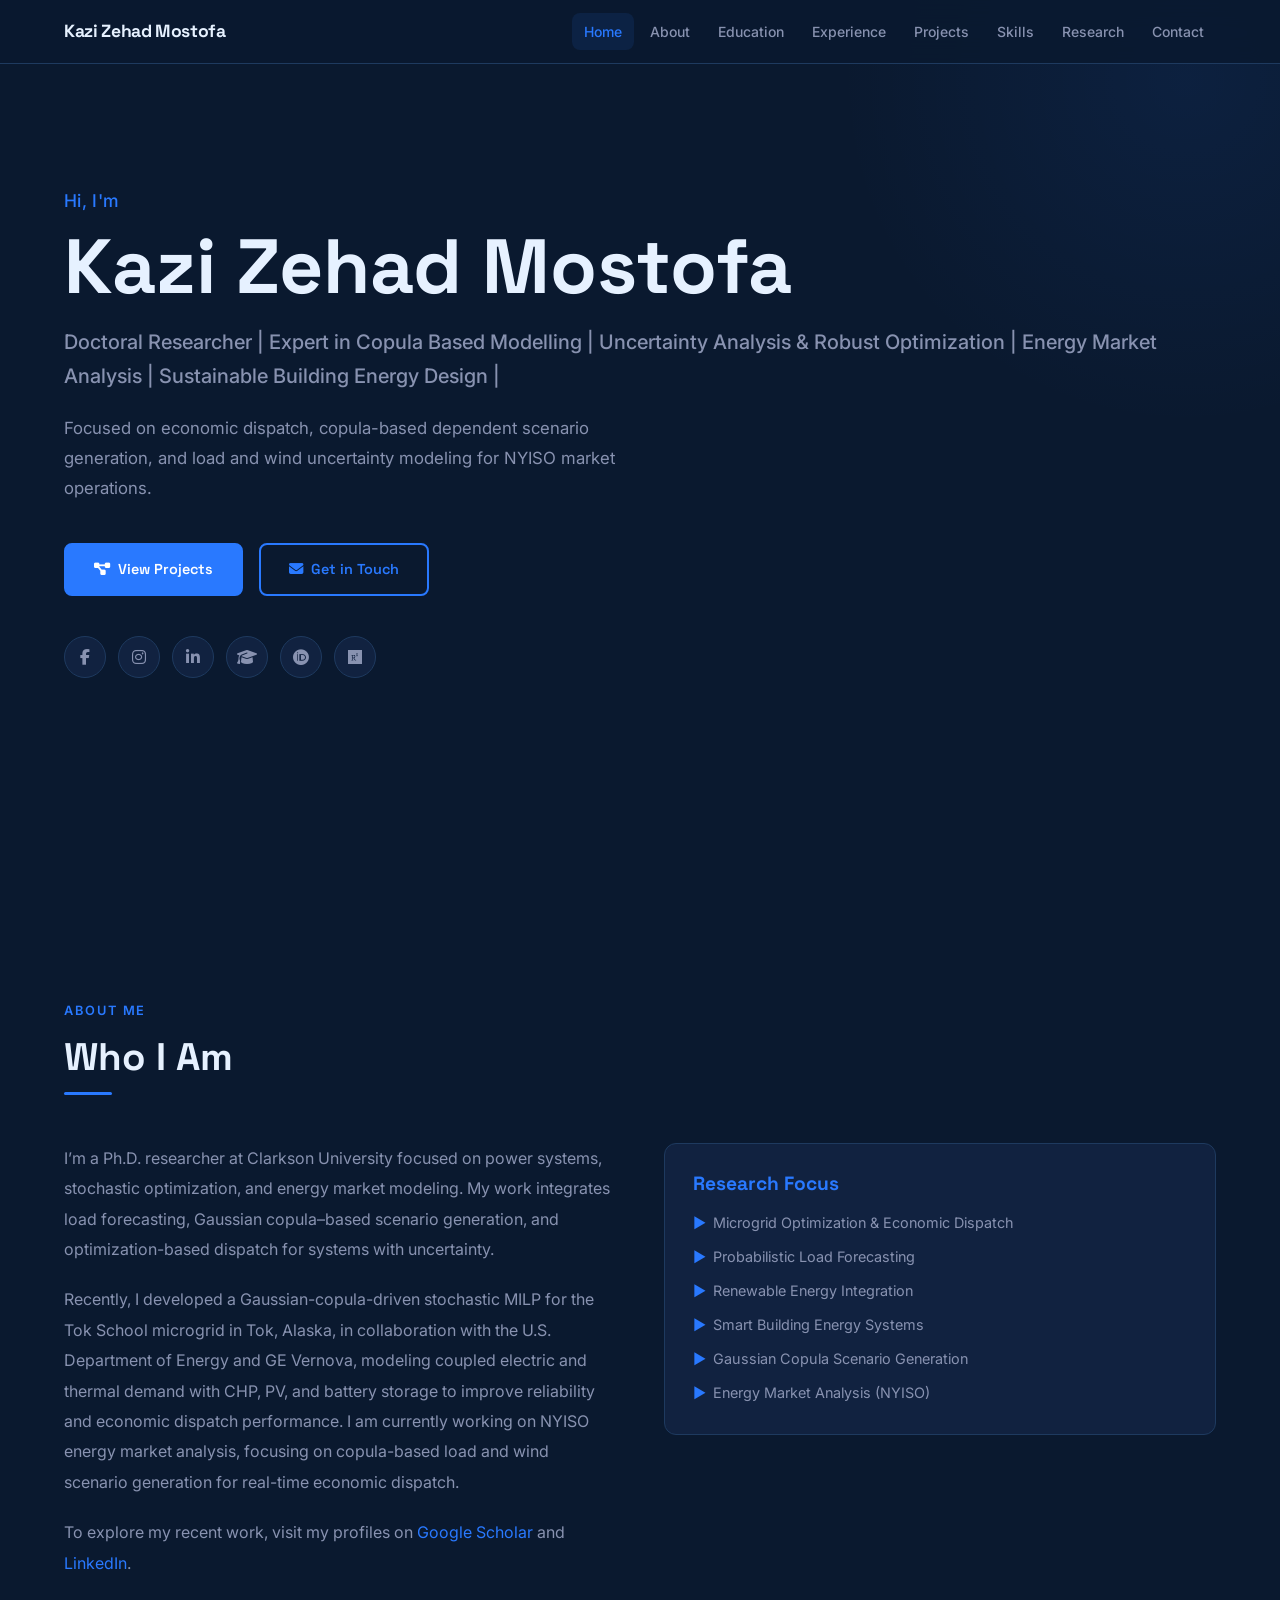
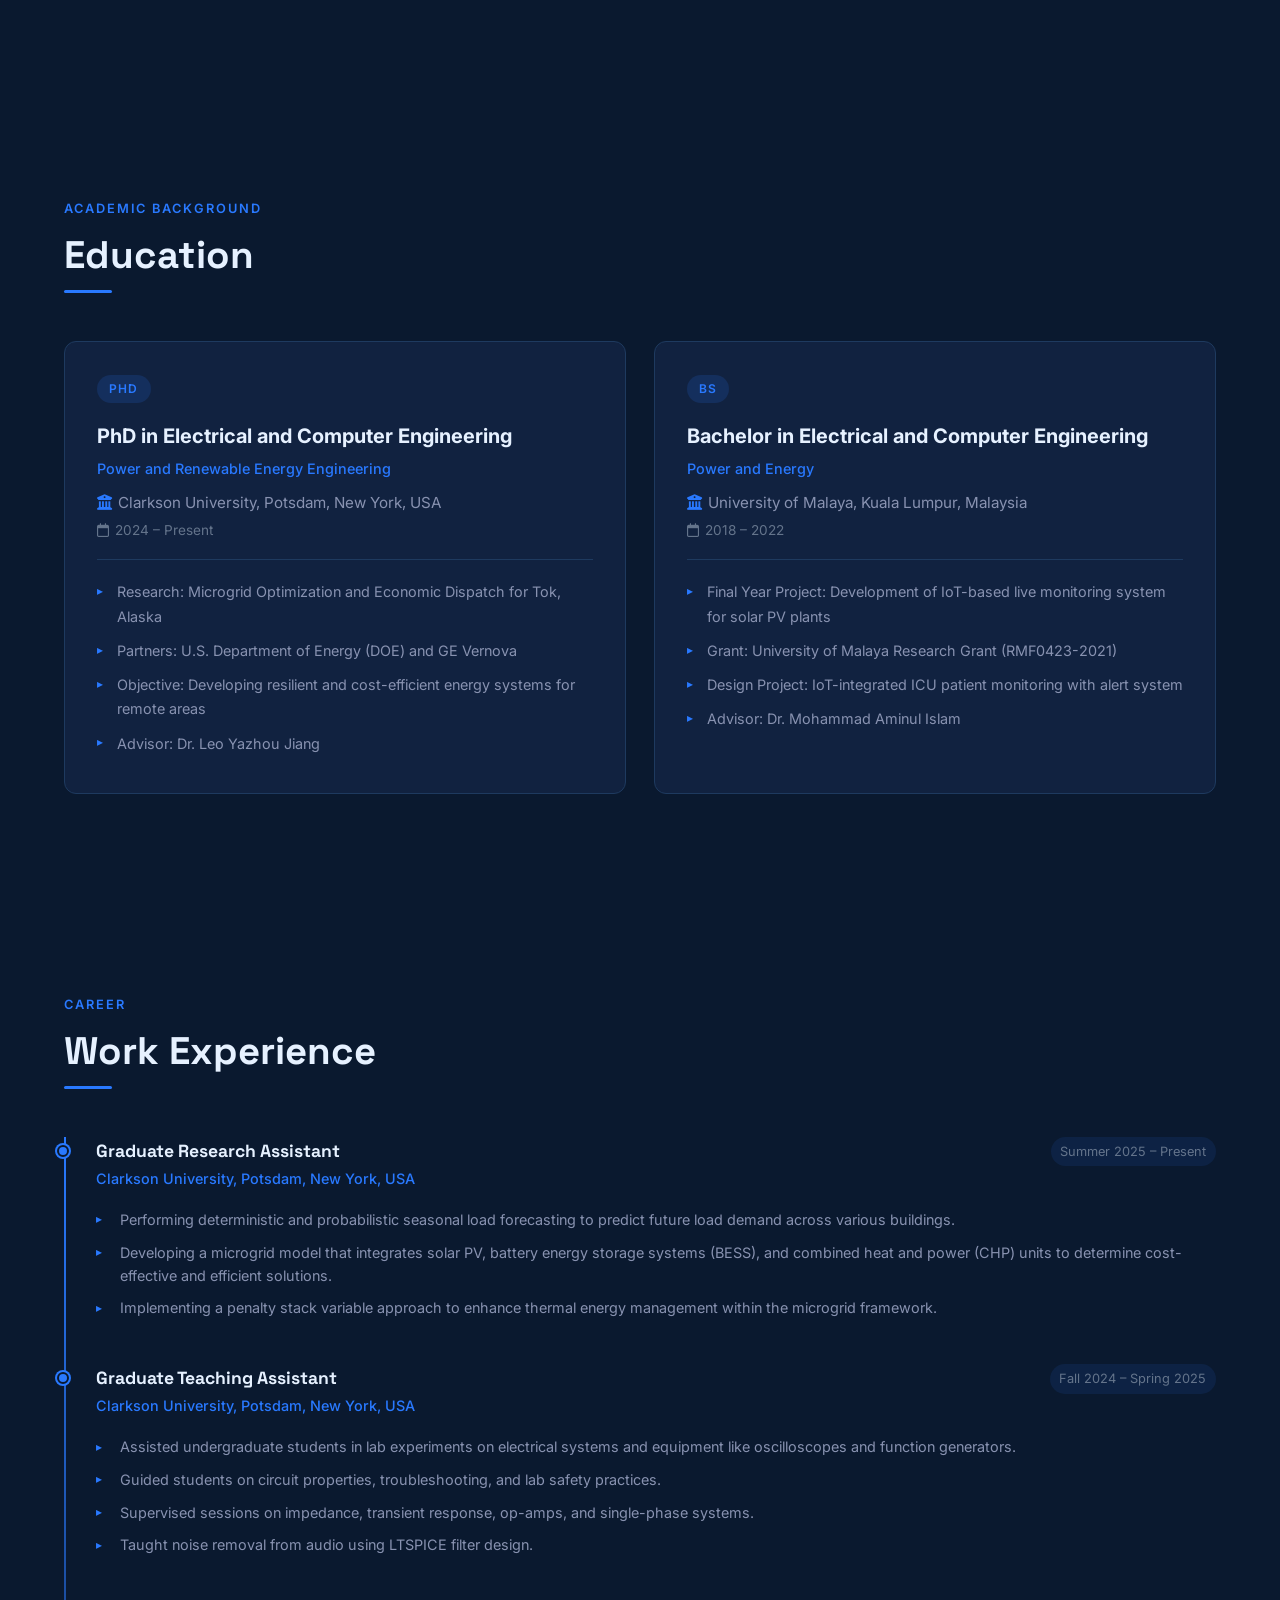
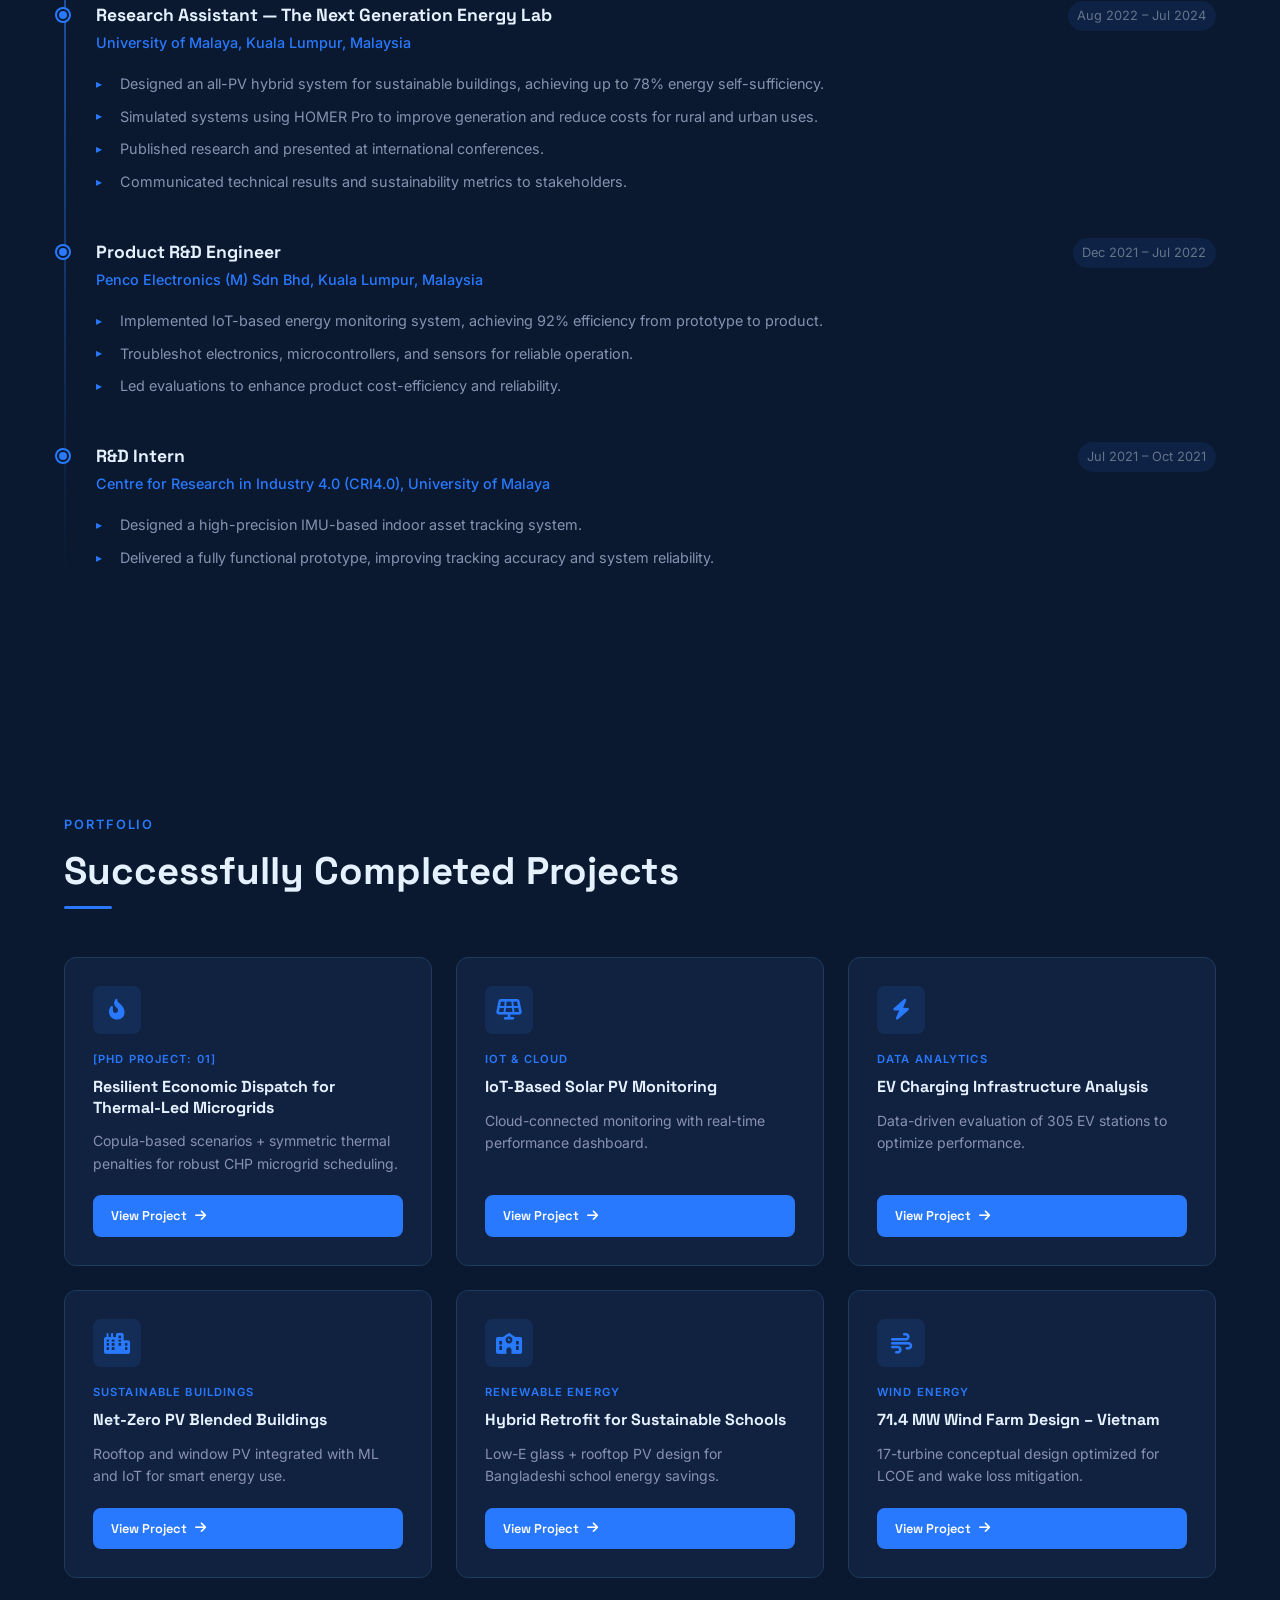
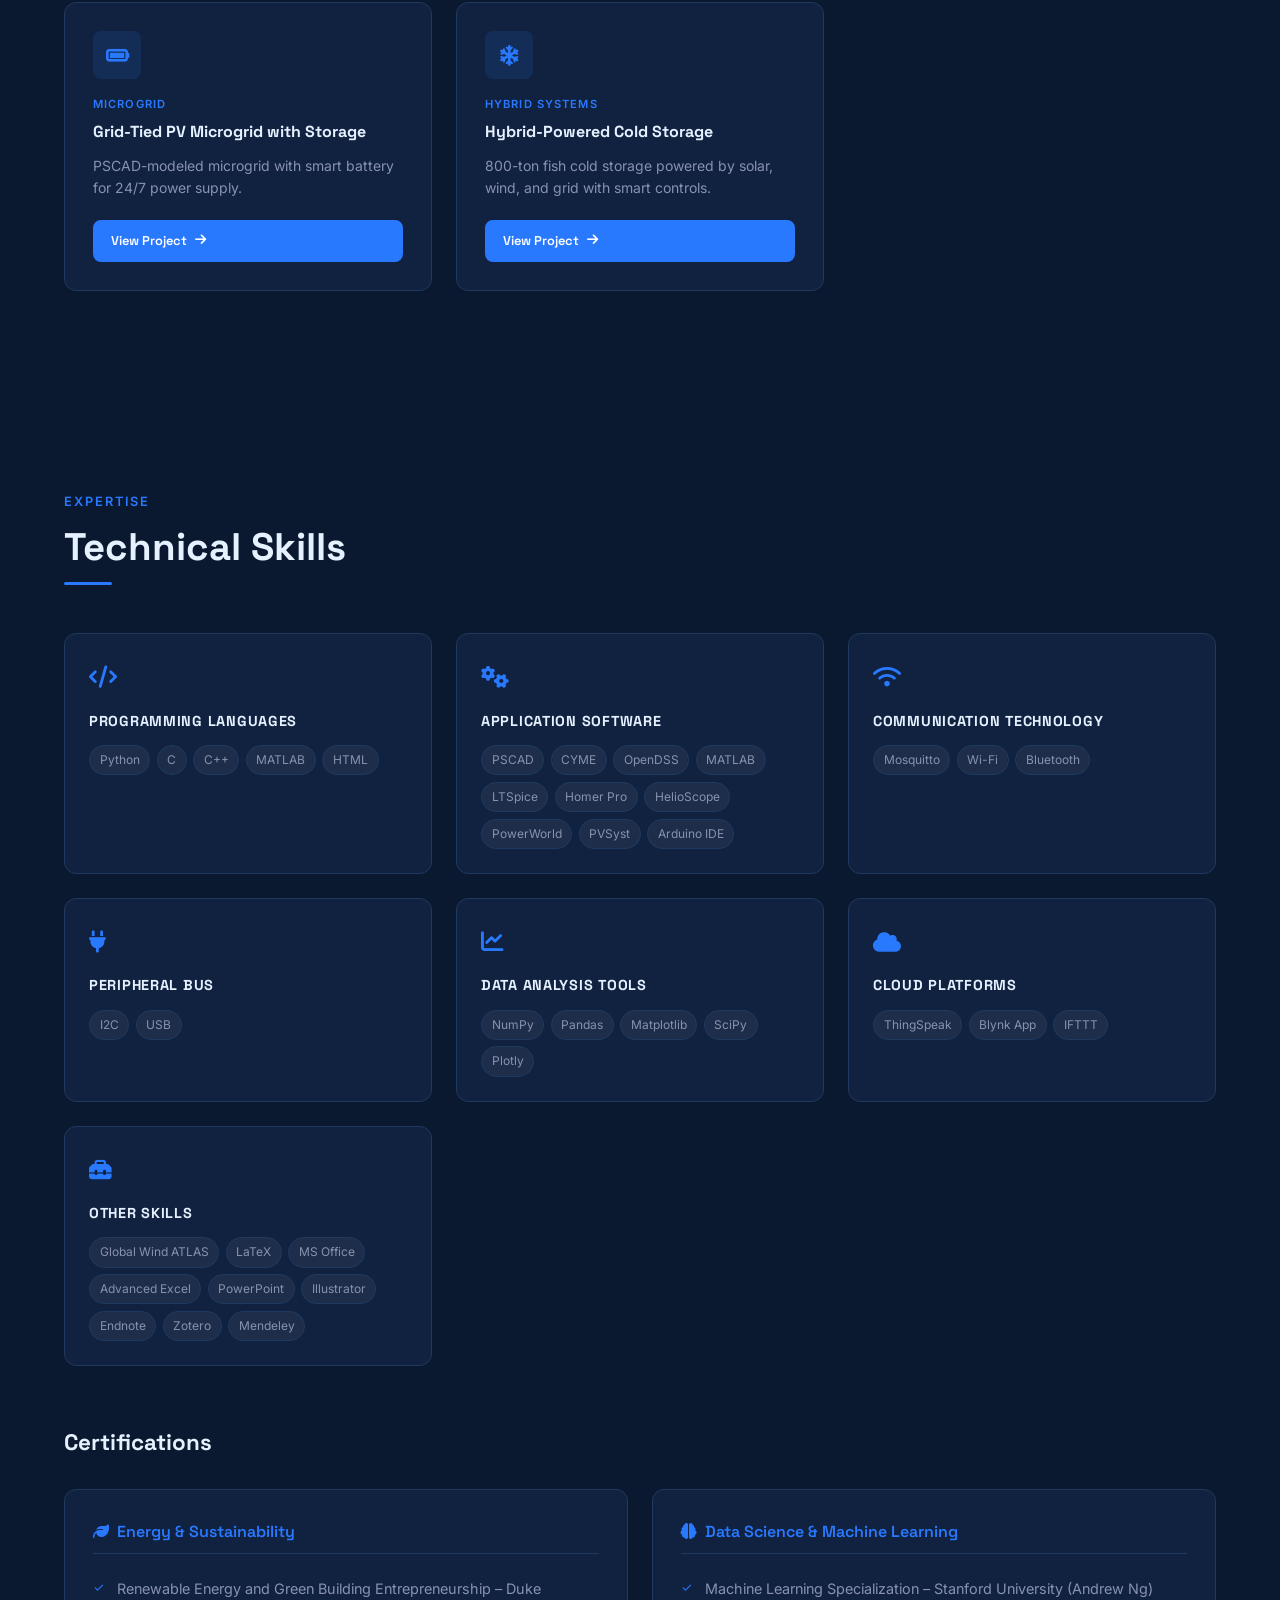
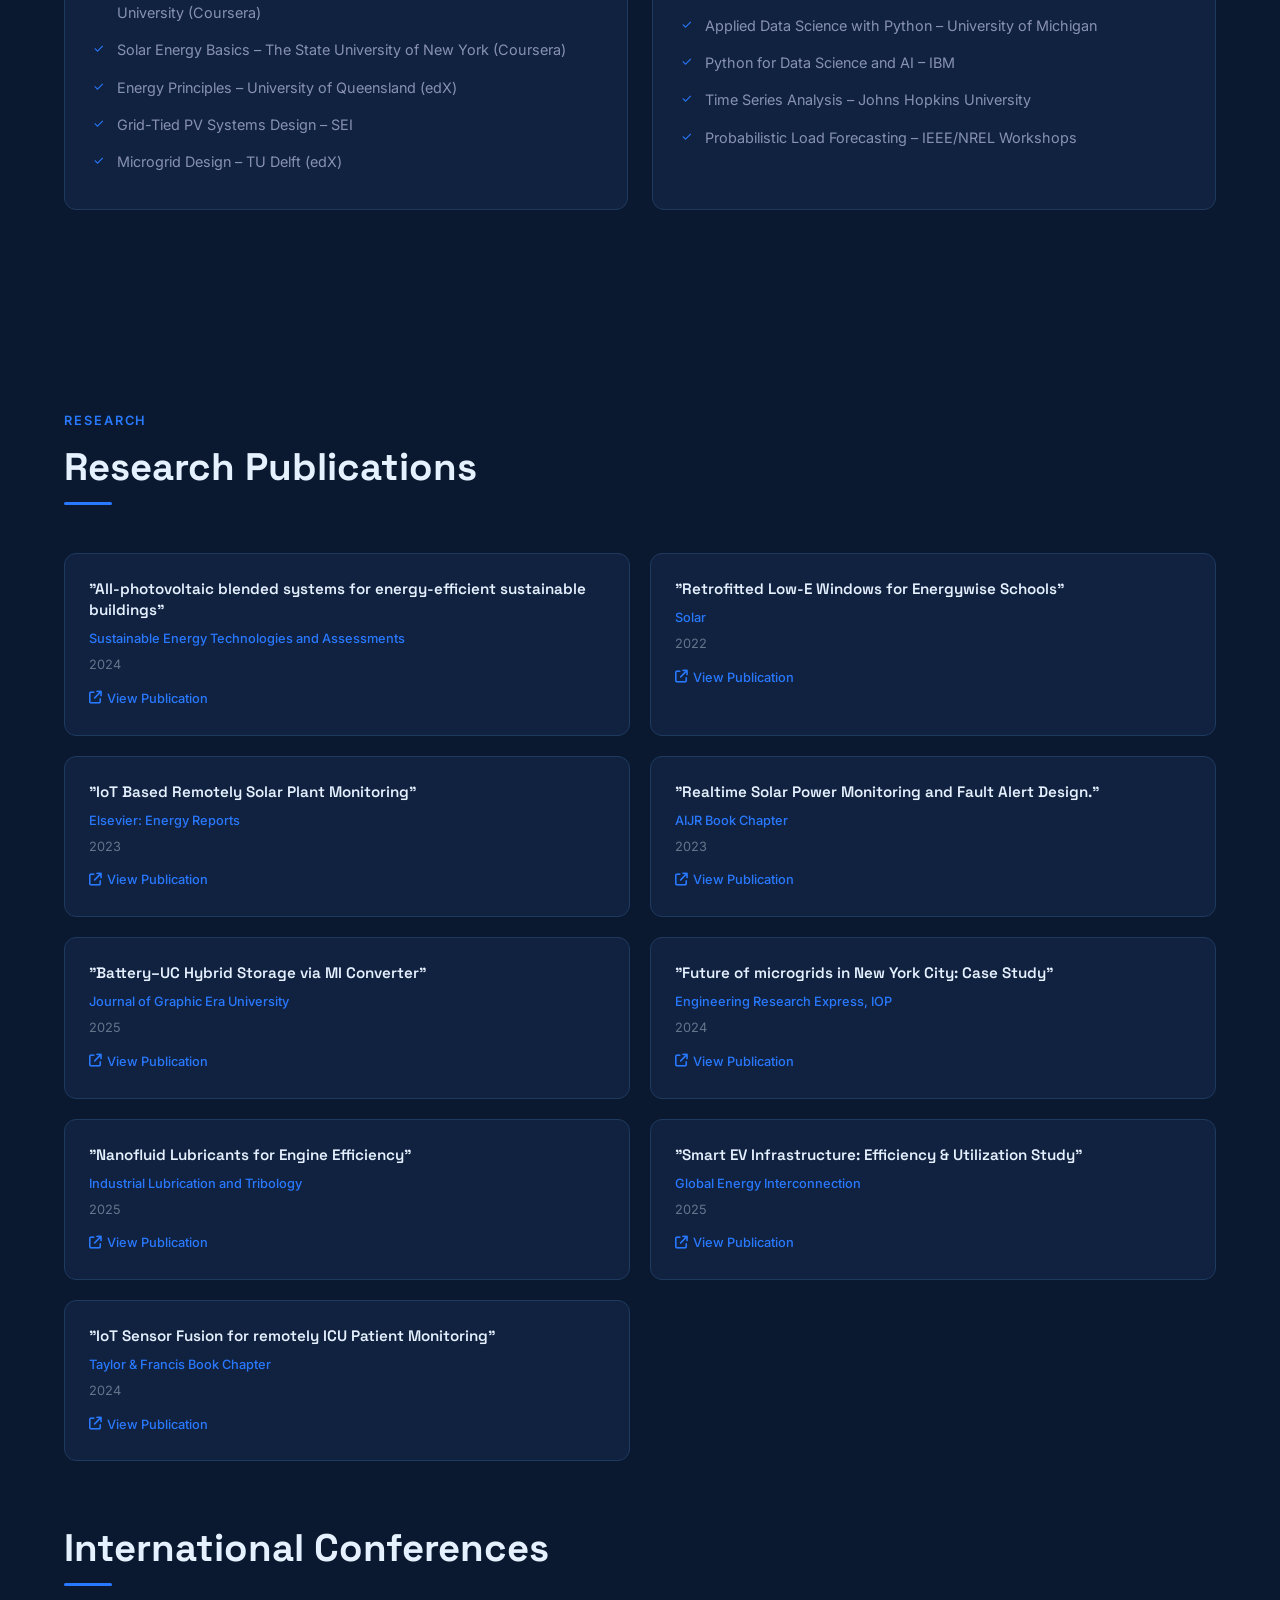
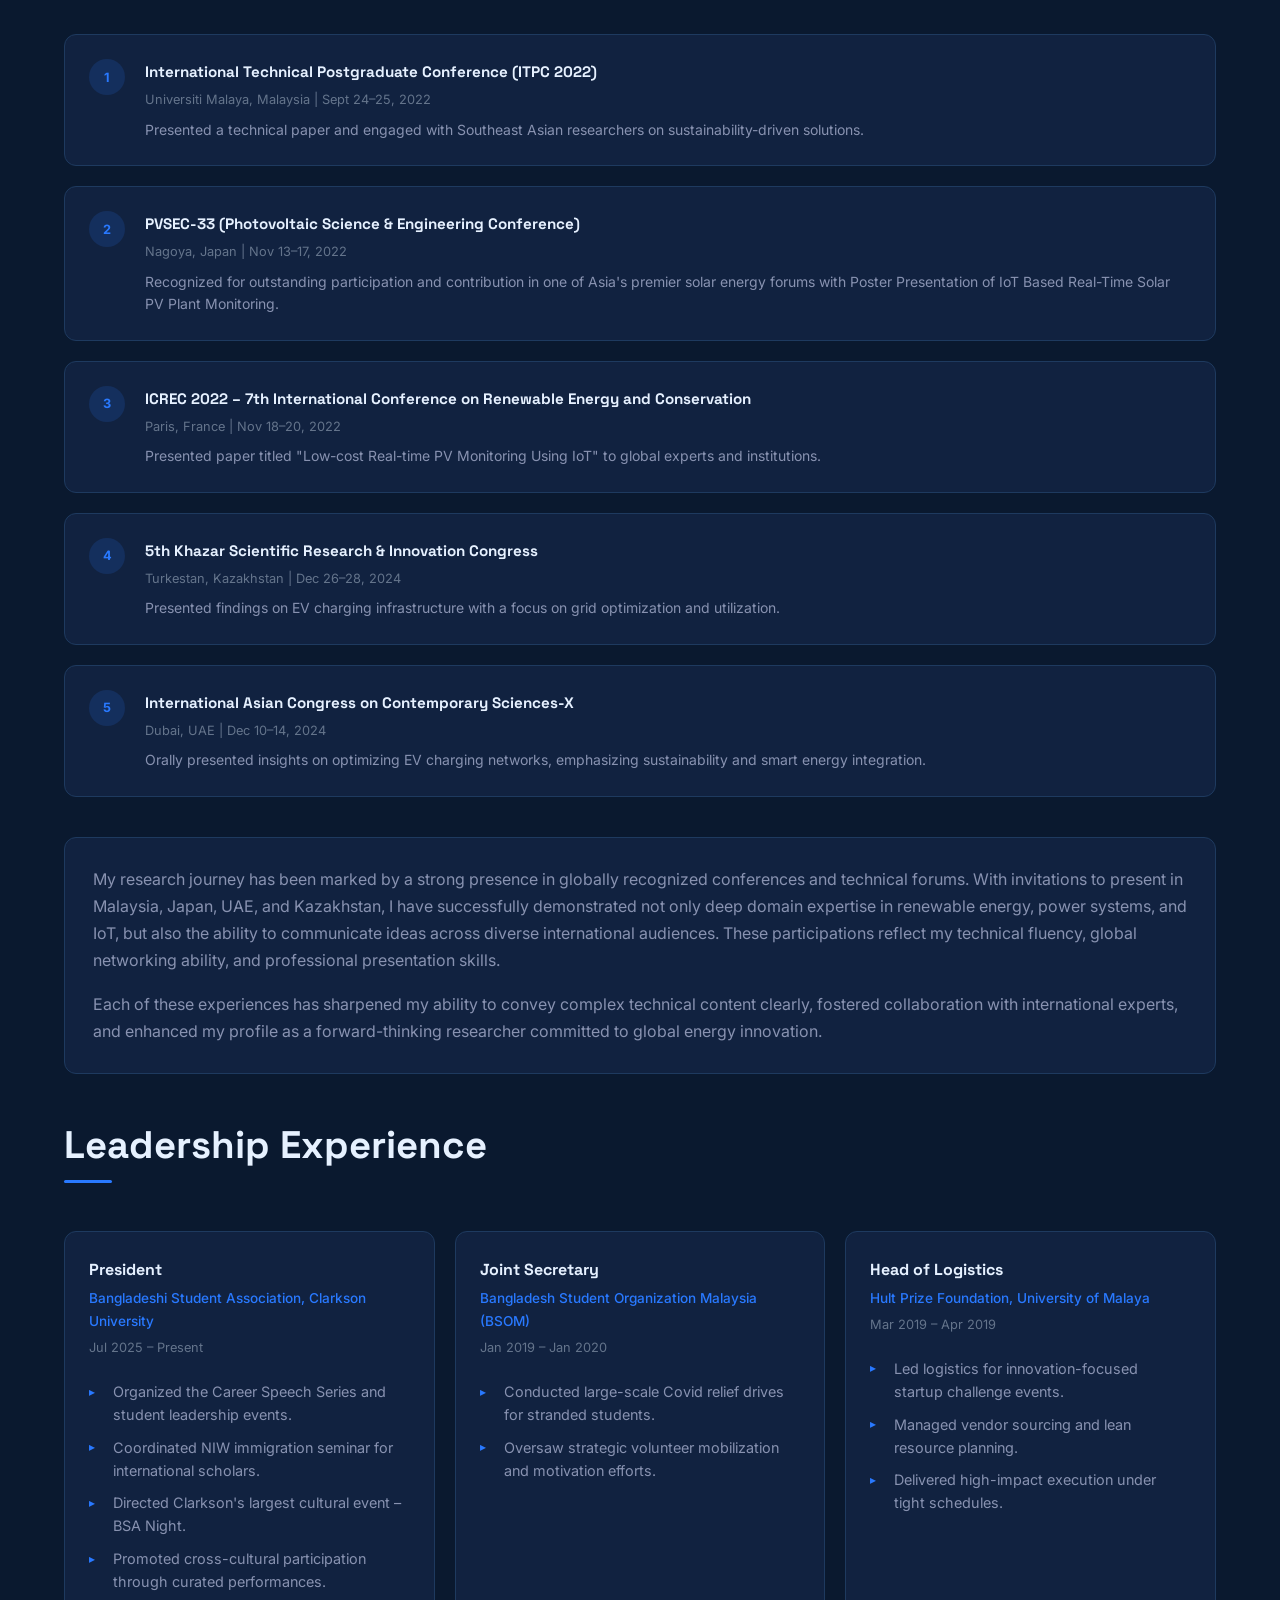
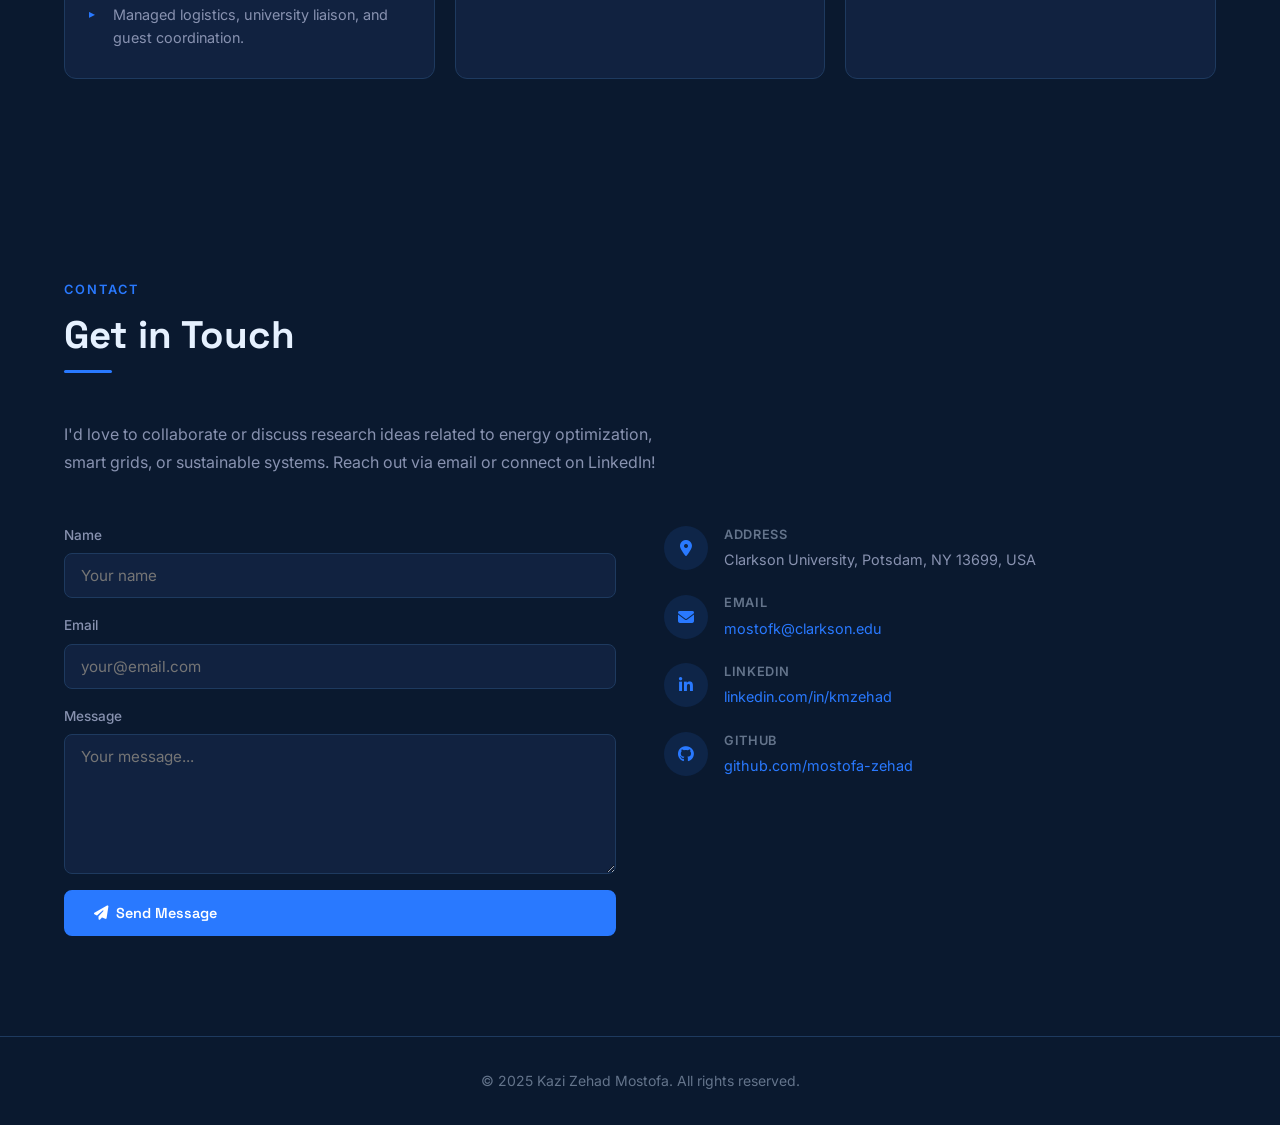
==== commit 06101352: "Update print statement from 'Hello' to 'Goodbye'" ====
--- a/index.html
+++ b/index.html
@@ -61,8 +61,8 @@
         <div class="fade-in">
           <p class="hero-intro">Hi, I'm</p>
           <h1 class="hero-name">Kazi Zehad Mostofa</h1>
-          <p class="hero-title">Graduate Research Assistant | Power Systems &amp; Energy Optimization</p>
-          <p class="hero-desc">Focused on microgrid dispatch, probabilistic load forecasting, and renewable energy integration.</p>
+          <p class="hero-title">Doctoral Researcher | Expert in Copula Based Modelling | Uncertainty Analysis & Robust Optimization | Energy Market Analysis | Sustainable Building Energy Design |</p>
+          <p class="hero-desc">Focused on economic dispatch, copula-based dependent scenario generation, and load and wind uncertainty modeling for NYISO market operations.</p>
           <div class="hero-actions">
             <a href="#projects" class="btn-primary"><i class="fa-solid fa-diagram-project"></i> View Projects</a>
             <a href="#contact" class="btn-outline"><i class="fa-solid fa-envelope"></i> Get in Touch</a>
@@ -86,8 +86,8 @@
         <h2 class="section-heading fade-in">Who I Am</h2>
         <div class="about-grid fade-in">
           <div class="about-text">
-            <p>I'm a Ph.D. researcher at Clarkson University focused on building energy systems that work beyond the lab. My work spans deterministic and probabilistic load forecasting, renewable integration, and microgrid control, backed by hands-on data engineering in Python. I've led projects on smart buildings, hybrid energy systems, and scenario-based microgrid optimisation—linking forecasting, Gaussian-copula scenario generation, and Pyomo-based dispatch to real operating constraints.</p>
-            <p>My recent project collaborated with the U.S. Department of Energy and GE Vernova was a microgrid optimization and economic dispatch for Tok School, Alaska to improve reliability, cut costs, and reduce emissions for a remote community. My current project is about energy market analysis in colab with NYISO.</p>
+            <p>I’m a Ph.D. researcher at Clarkson University focused on power systems, stochastic optimization, and energy market modeling. My work integrates load forecasting, Gaussian copula–based scenario generation, and optimization-based dispatch for systems with uncertainty.</p>
+            <p>Recently, I developed a Gaussian-copula-driven stochastic MILP for the Tok School microgrid in Tok, Alaska, in collaboration with the U.S. Department of Energy and GE Vernova, modeling coupled electric and thermal demand with CHP, PV, and battery storage to improve reliability and economic dispatch performance. I am currently working on NYISO energy market analysis, focusing on copula-based load and wind scenario generation for real-time economic dispatch.</p>
             <p>To explore my recent work, visit my profiles on <a href="https://scholar.google.com/citations?user=7v_fFJYAAAAJ&hl=en" target="_blank" rel="noopener noreferrer">Google Scholar</a> and <a href="https://www.linkedin.com/in/kmzehad/" target="_blank" rel="noopener noreferrer">LinkedIn</a>.</p>
           </div>
           <div class="about-highlights">
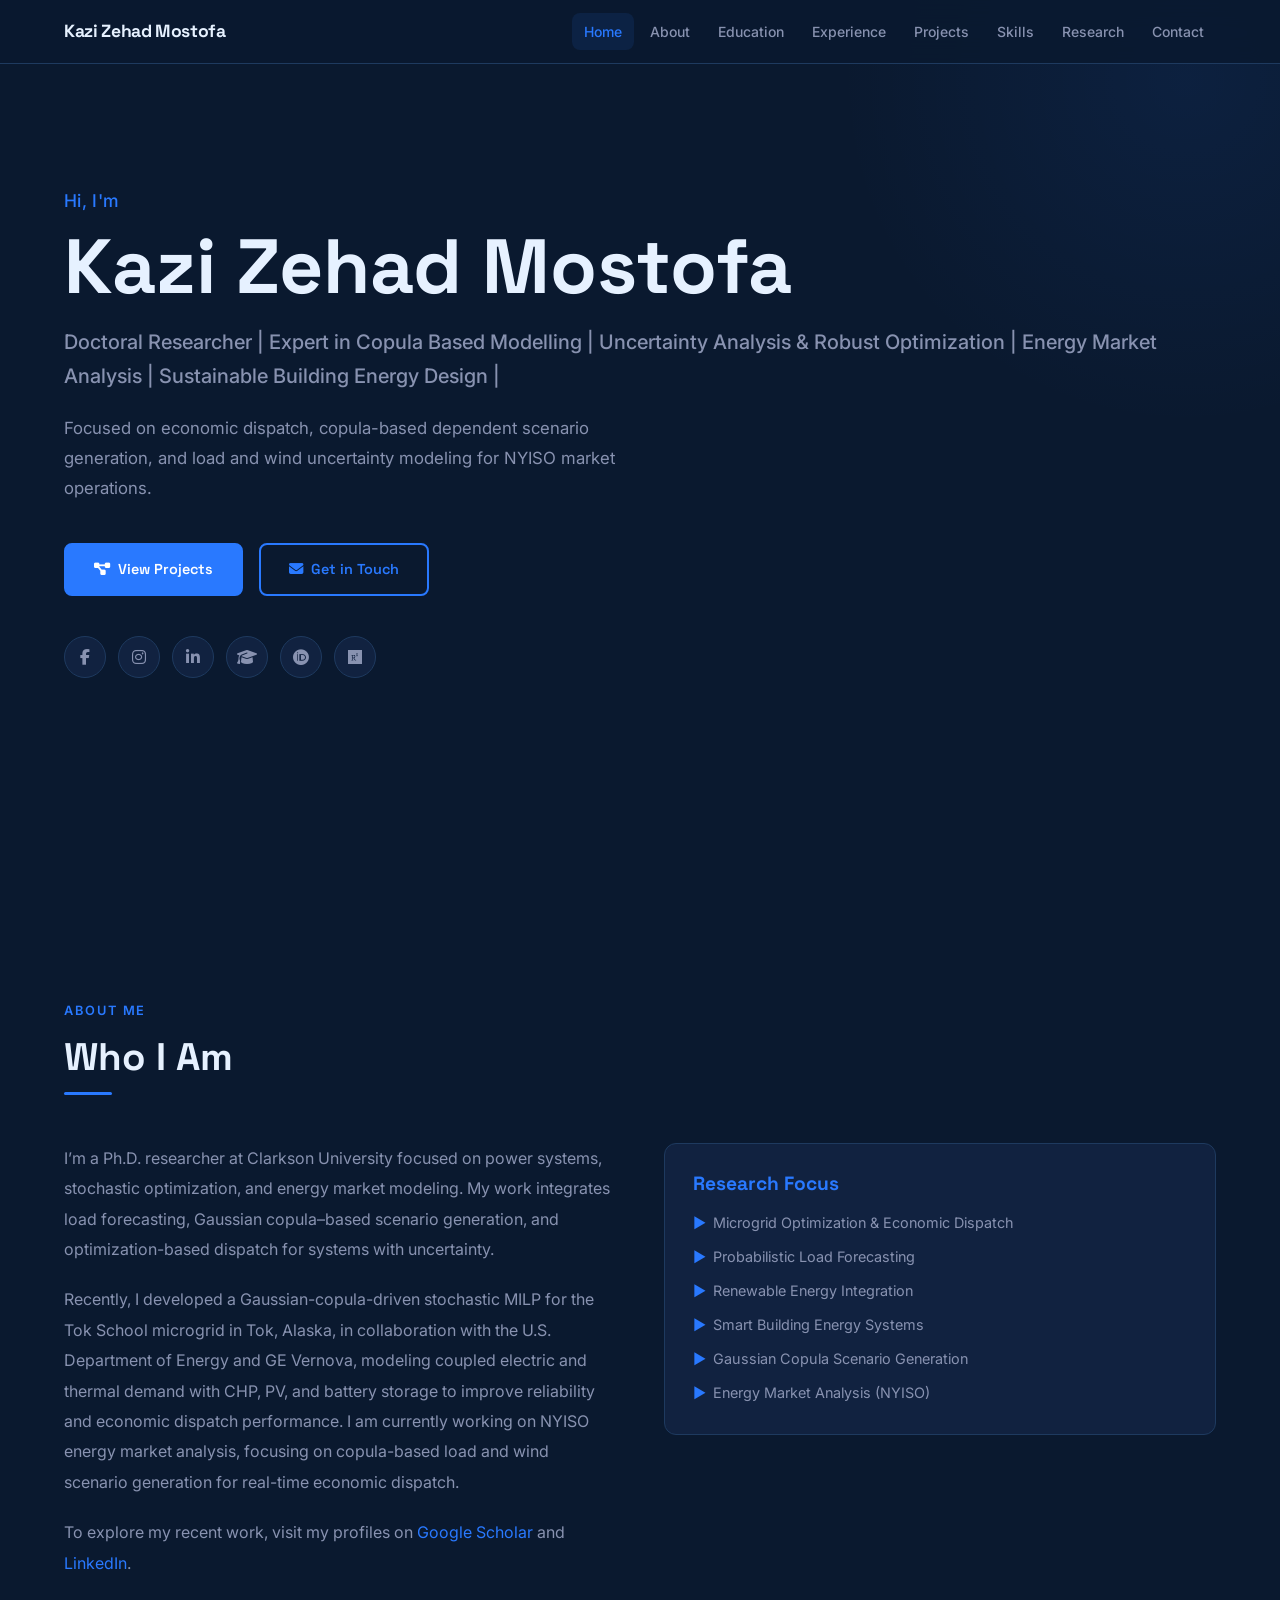
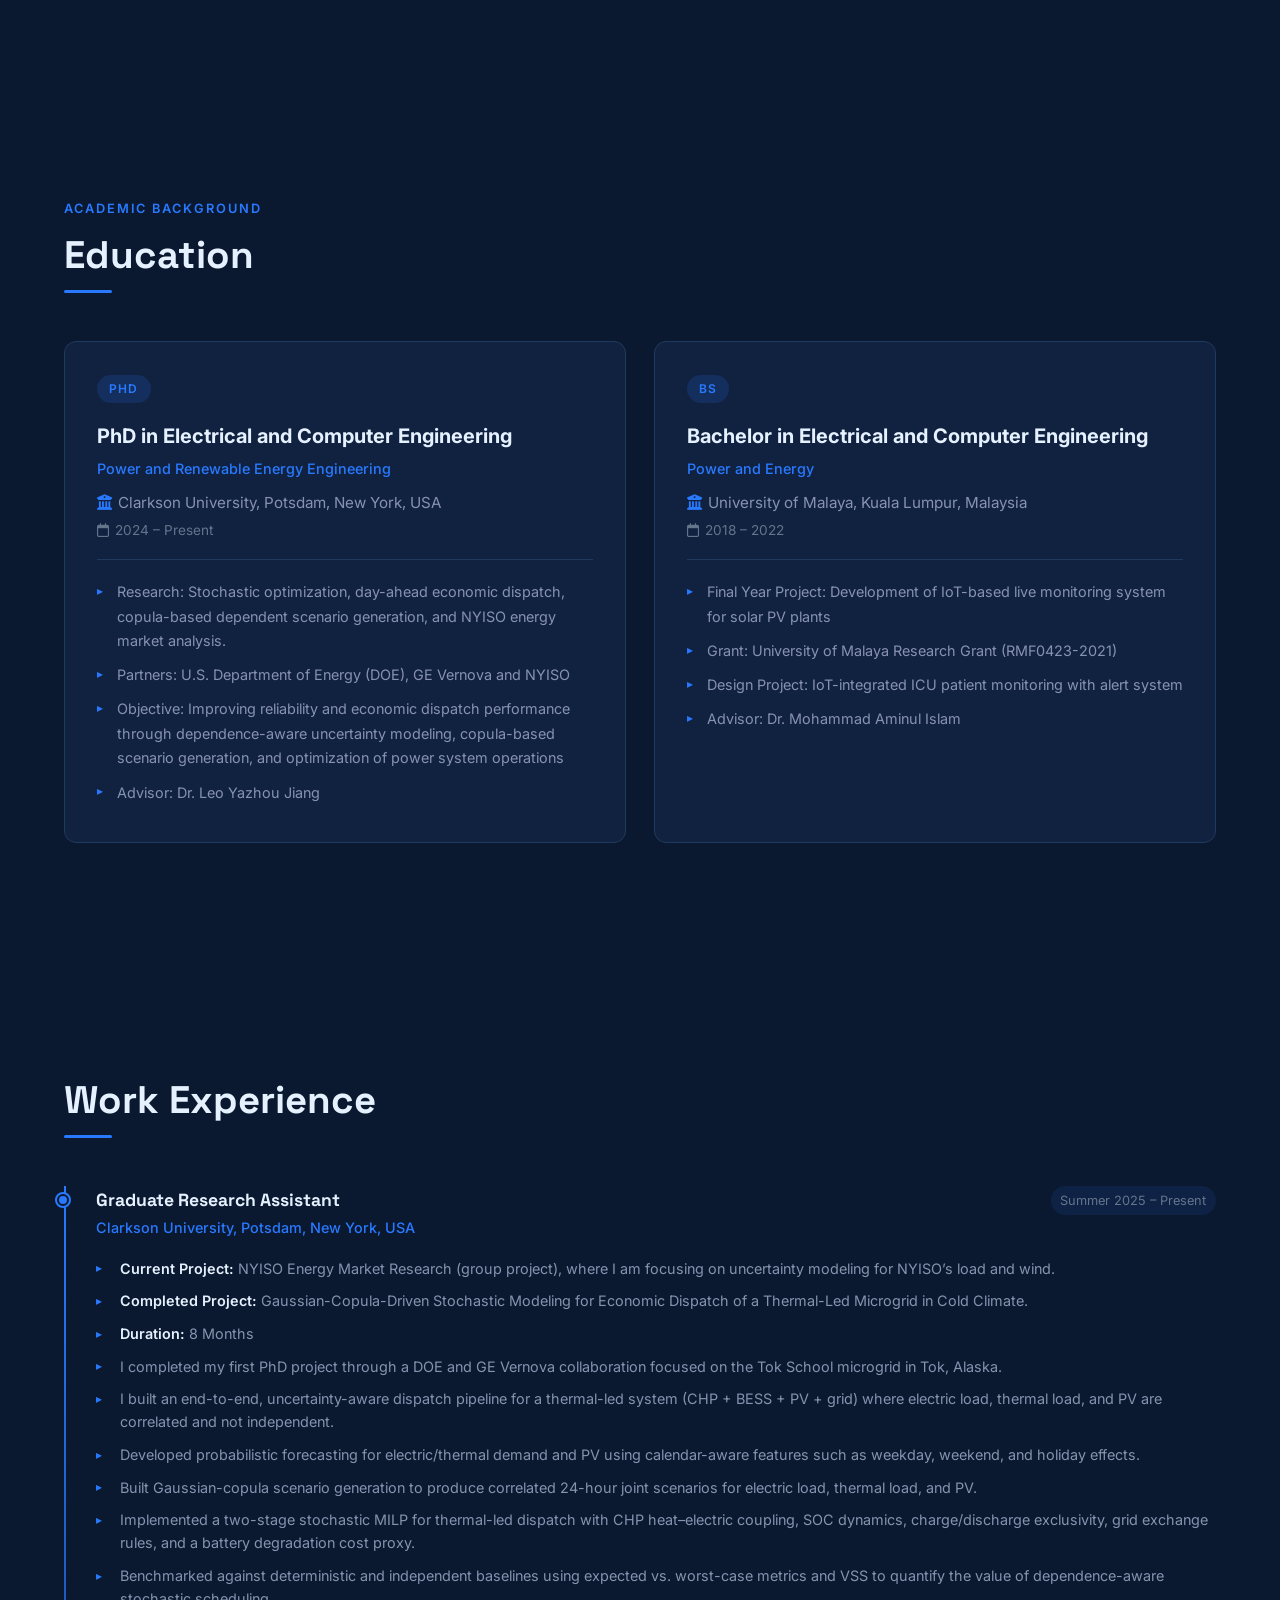
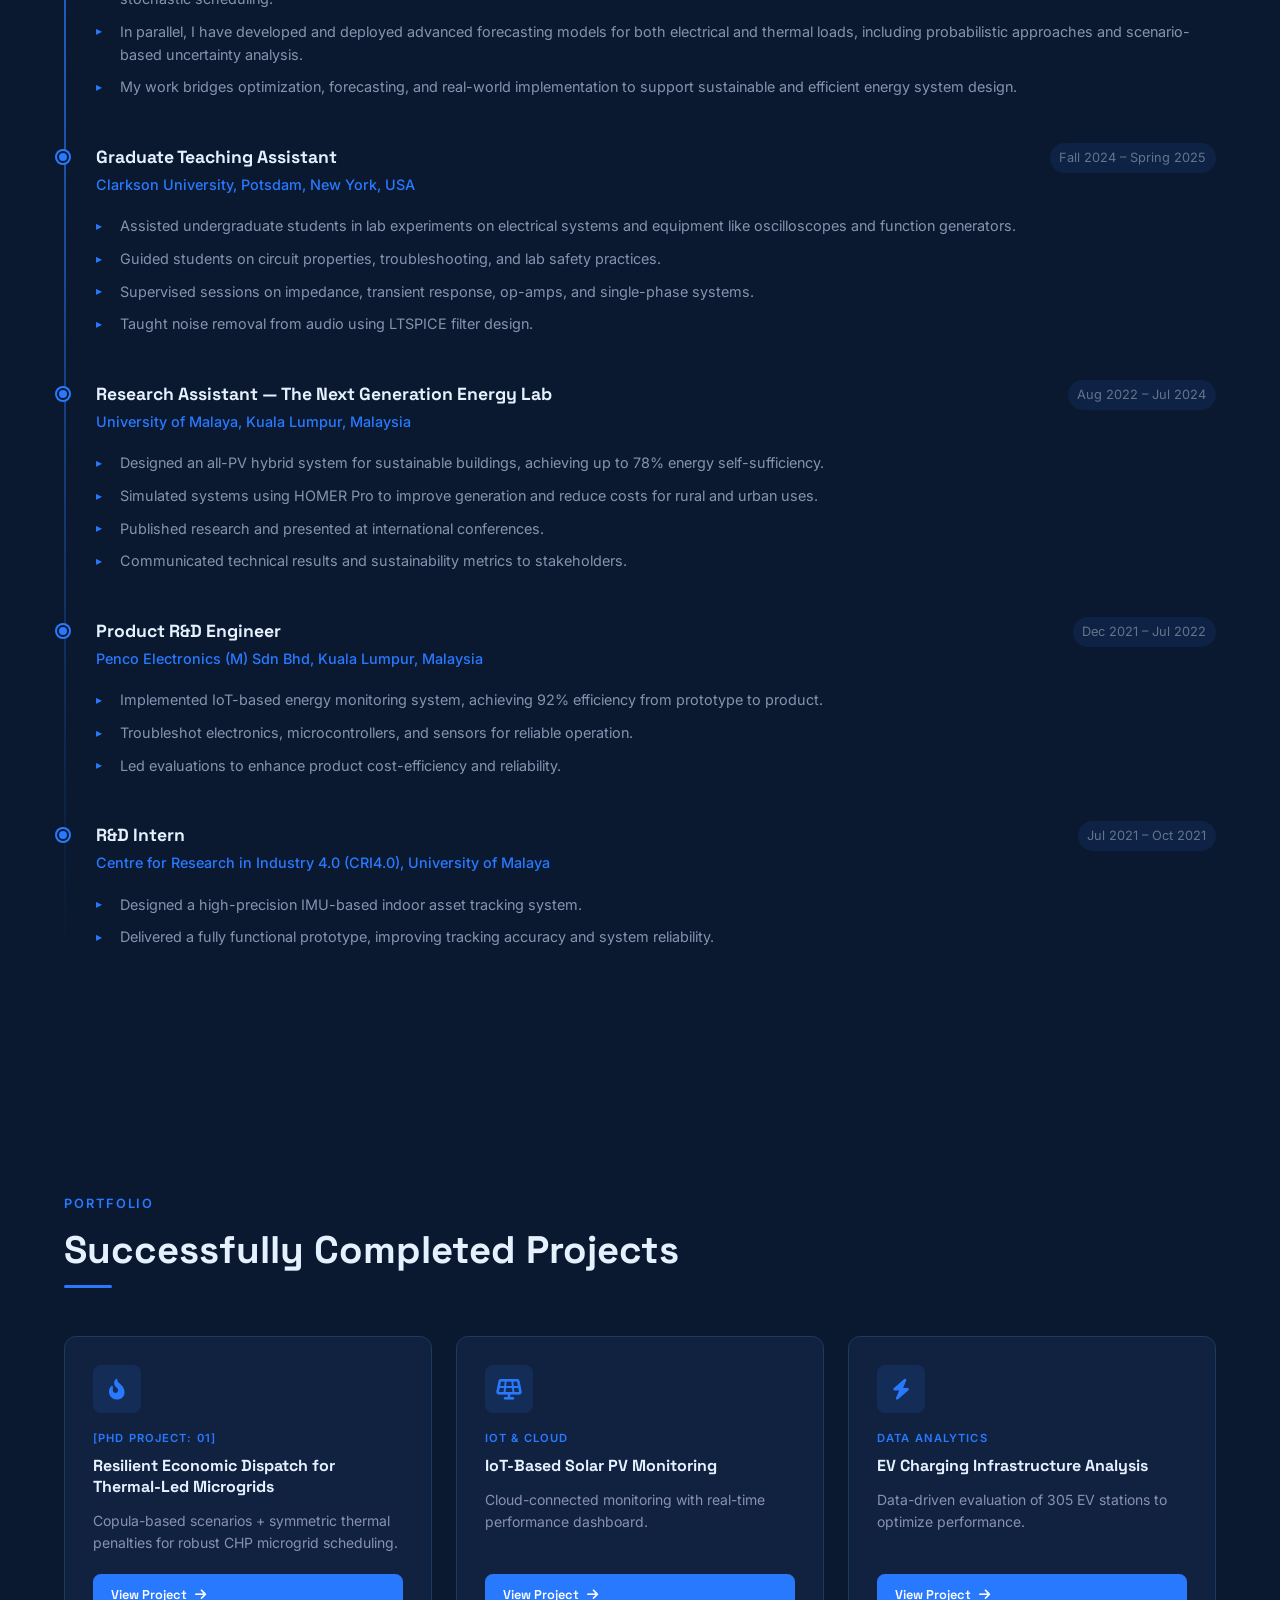
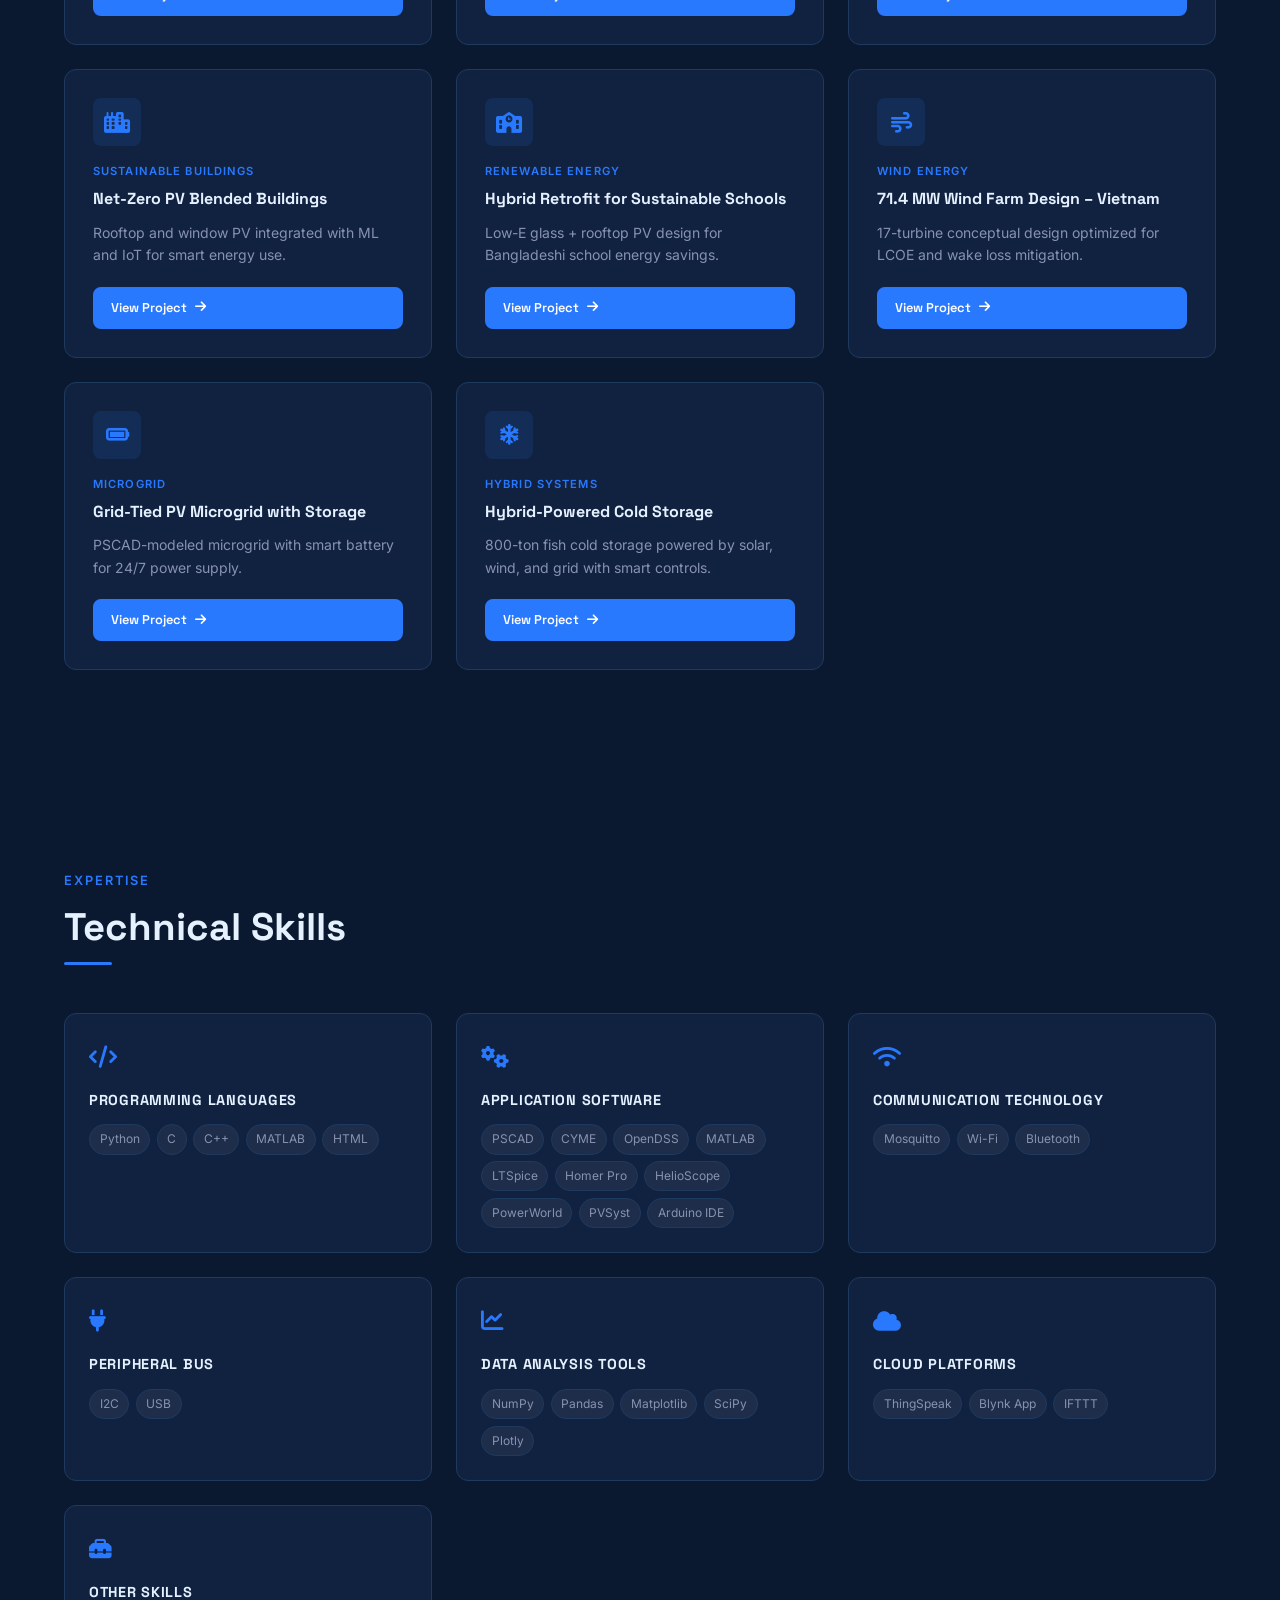
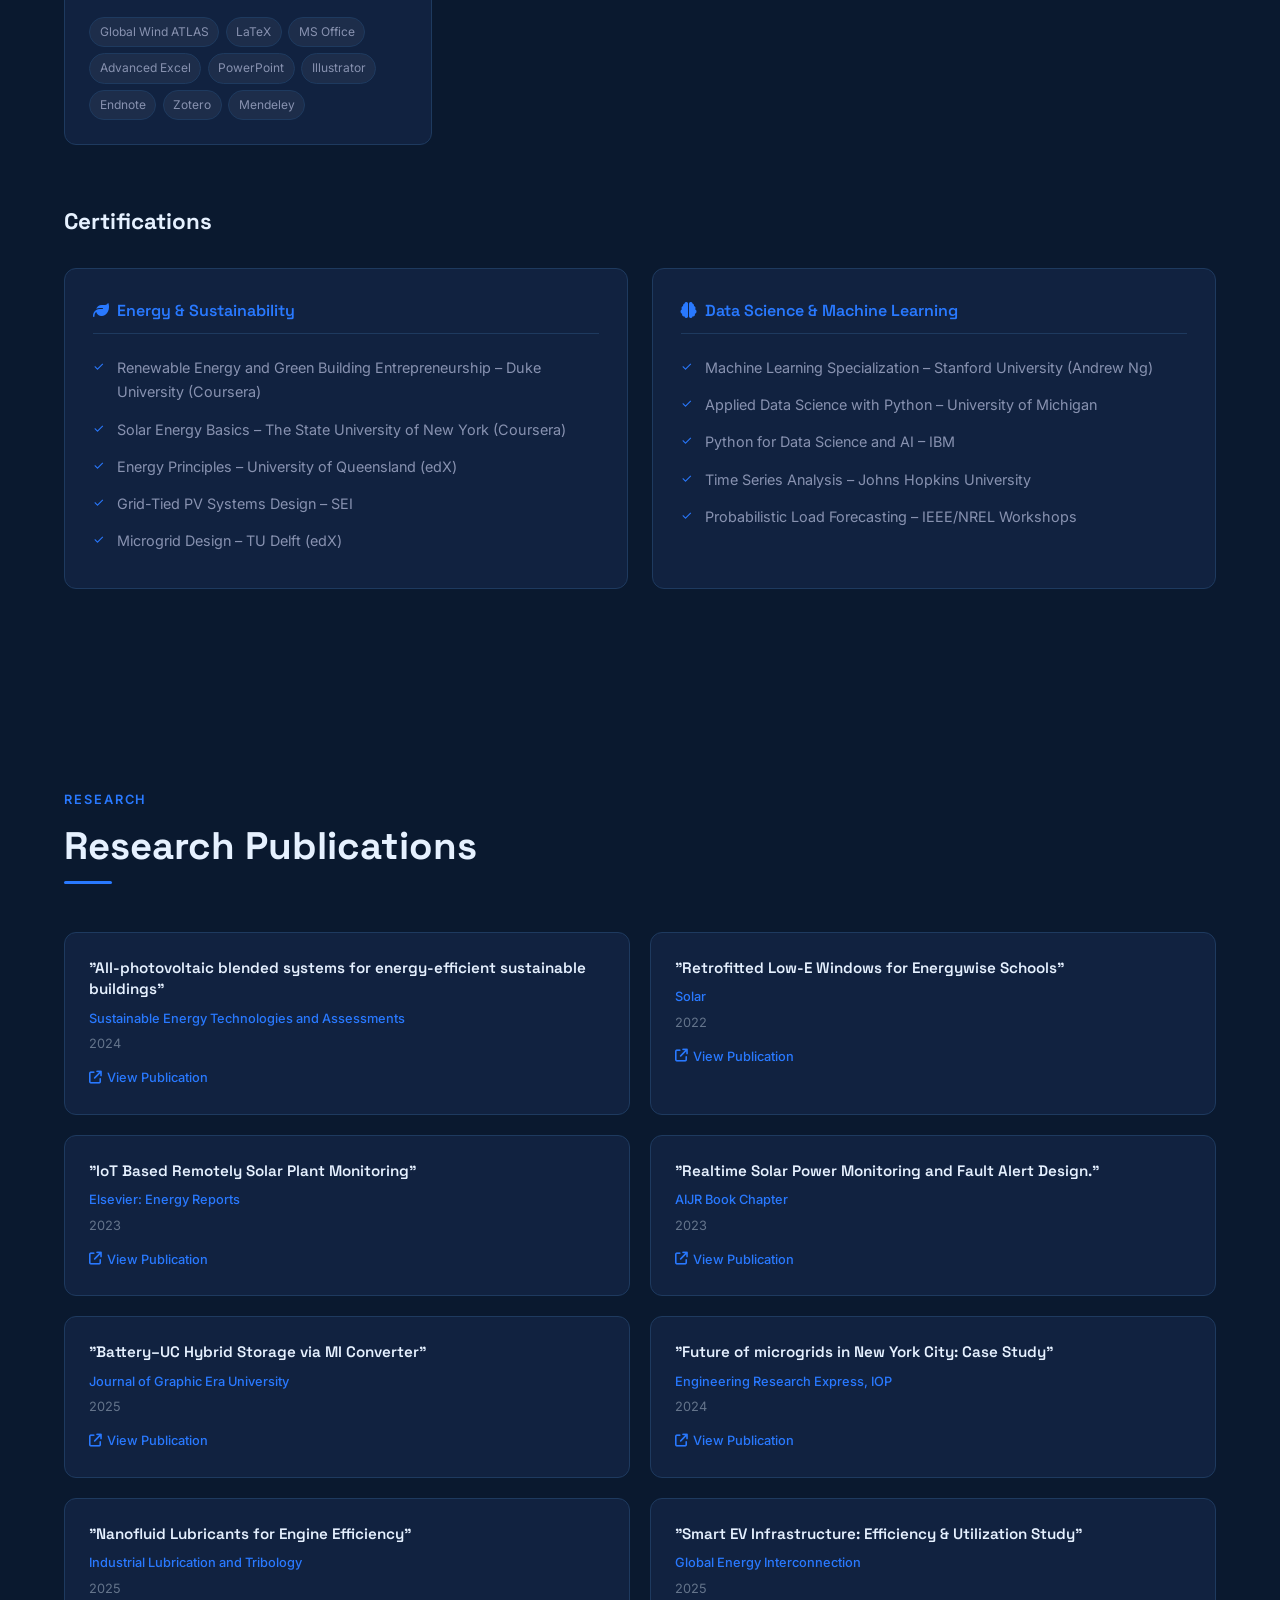
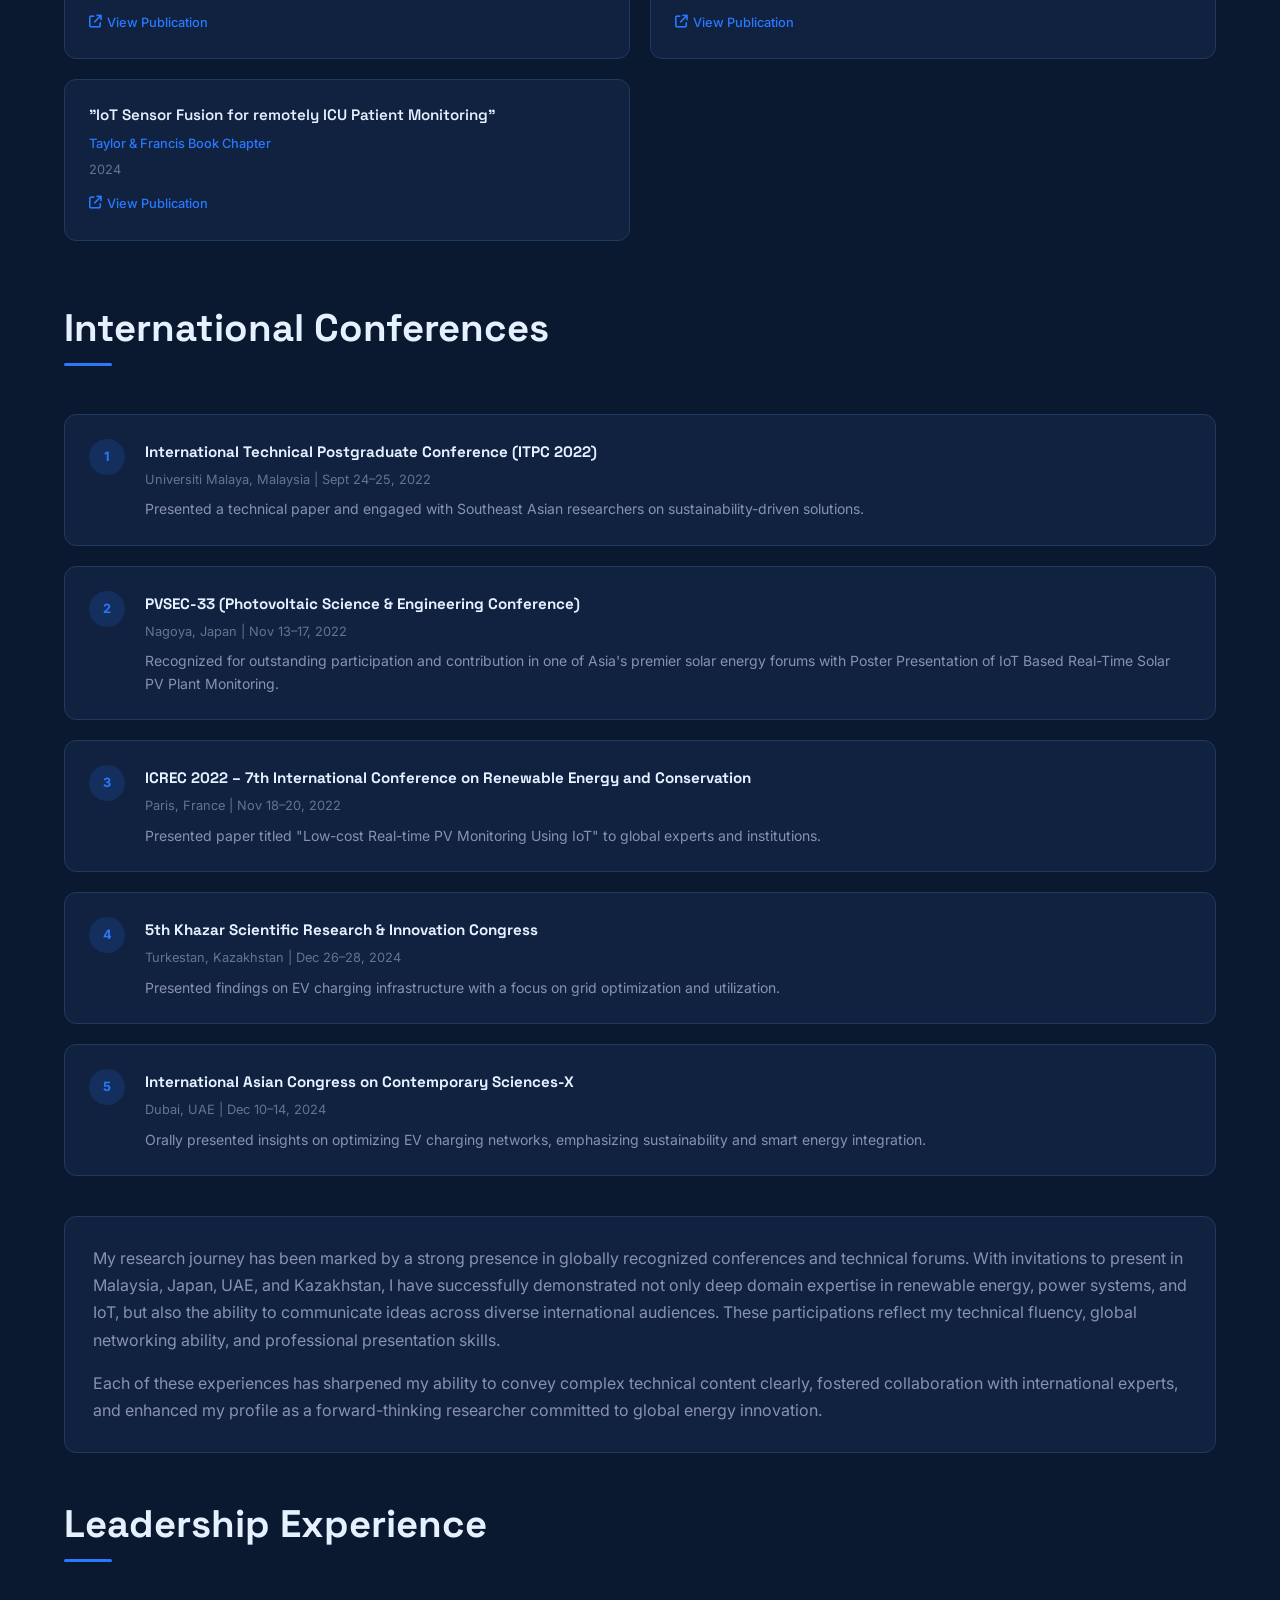
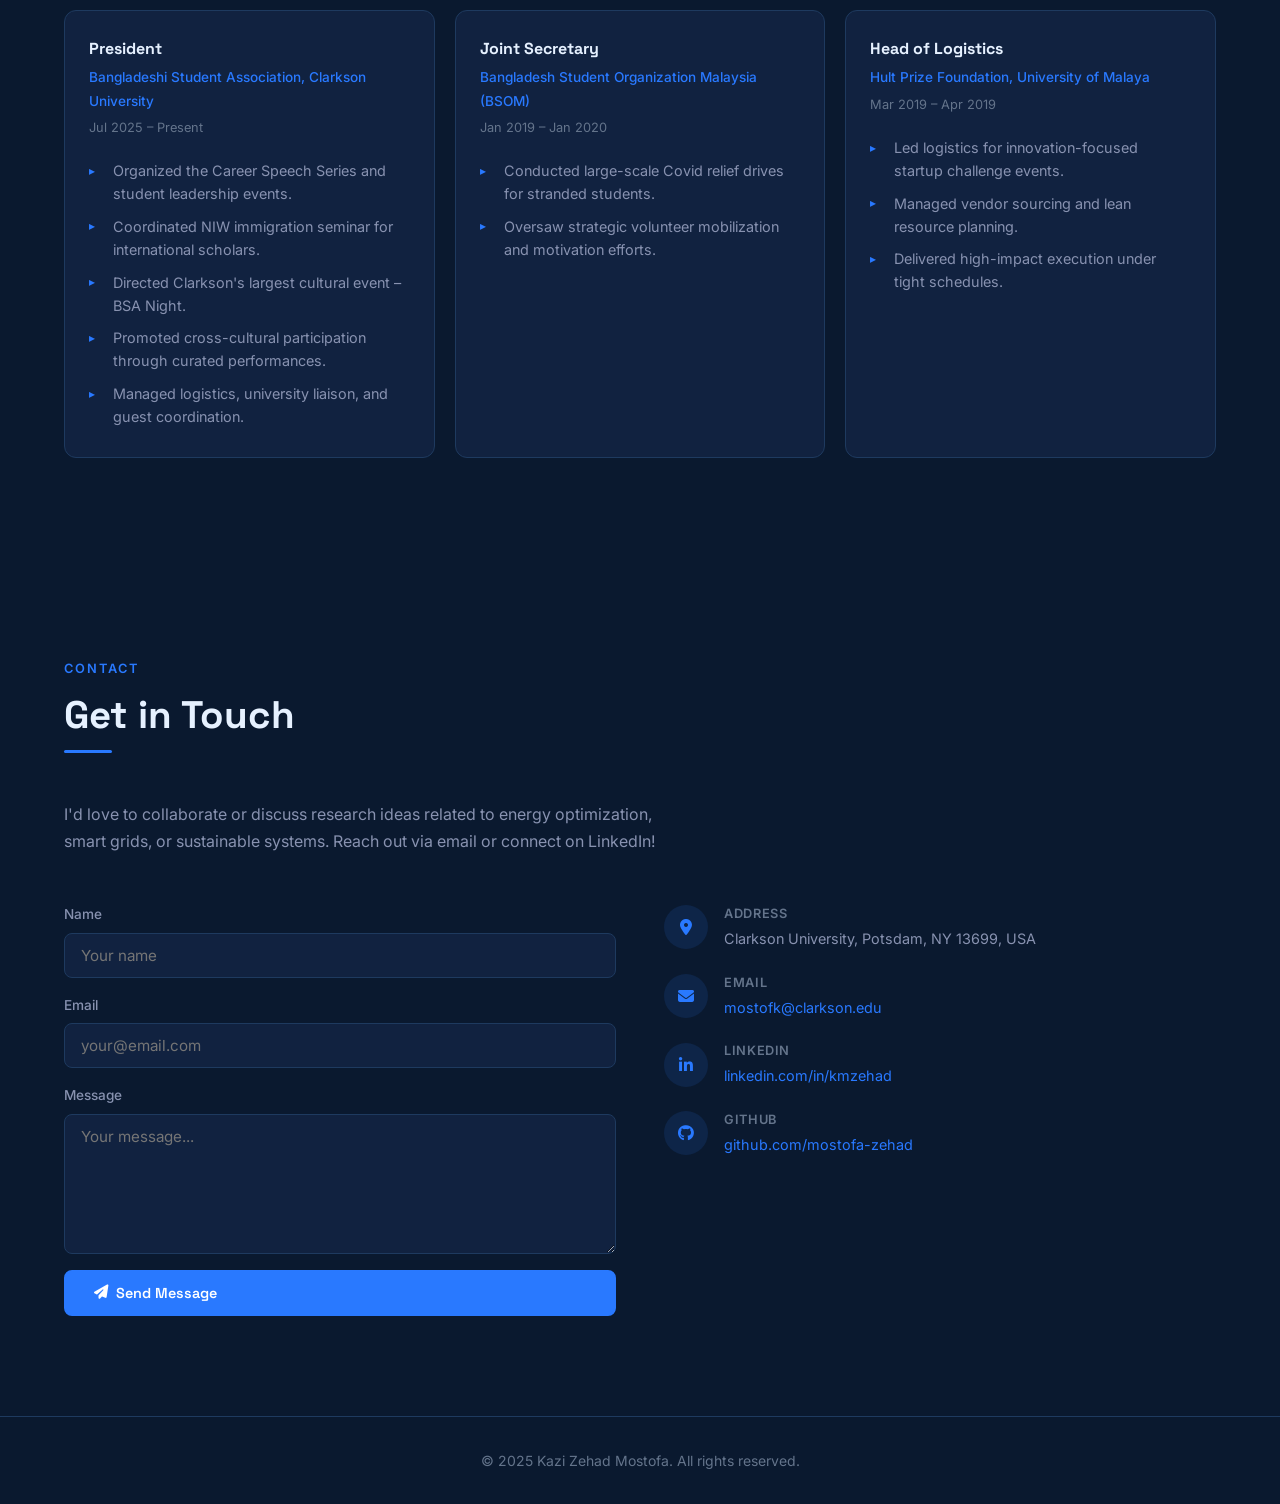
==== commit 23724e19: "Update print statement from 'Hello' to 'Goodbye'" ====
--- a/index.html
+++ b/index.html
@@ -122,9 +122,9 @@
             <div class="edu-period"><i class="fa-regular fa-calendar" style="margin-right:0.4rem;"></i>2024 – Present</div>
             <div class="edu-details">
               <ul>
-                <li>Research: Microgrid Optimization and Economic Dispatch for Tok, Alaska</li>
-                <li>Partners: U.S. Department of Energy (DOE) and GE Vernova</li>
-                <li>Objective: Developing resilient and cost-efficient energy systems for remote areas</li>
+                <li>Research: Stochastic optimization, day-ahead economic dispatch, copula-based dependent scenario generation, and NYISO energy market analysis.</li>
+                <li>Partners: U.S. Department of Energy (DOE), GE Vernova and NYISO </li>
+                <li>Objective: Improving reliability and economic dispatch performance through dependence-aware uncertainty modeling, copula-based scenario generation, and optimization of power system operations</li>
                 <li>Advisor: Dr. Leo Yazhou Jiang</li>
               </ul>
             </div>
@@ -166,9 +166,17 @@
               <span class="job-period">Summer 2025 – Present</span>
             </div>
             <ul class="job-bullets">
-              <li>Performing deterministic and probabilistic seasonal load forecasting to predict future load demand across various buildings.</li>
-              <li>Developing a microgrid model that integrates solar PV, battery energy storage systems (BESS), and combined heat and power (CHP) units to determine cost-effective and efficient solutions.</li>
-              <li>Implementing a penalty stack variable approach to enhance thermal energy management within the microgrid framework.</li>
+              <li><strong>Current Project:</strong> NYISO Energy Market Research (group project), where I am focusing on uncertainty modeling for NYISO’s load and wind.</li>
+              <li><strong>Completed Project:</strong> Gaussian-Copula-Driven Stochastic Modeling for Economic Dispatch of a Thermal-Led Microgrid in Cold Climate.</li>
+              <li><strong>Duration:</strong> 8 Months</li>
+              <li>I completed my first PhD project through a DOE and GE Vernova collaboration focused on the Tok School microgrid in Tok, Alaska.</li>
+              <li>I built an end-to-end, uncertainty-aware dispatch pipeline for a thermal-led system (CHP + BESS + PV + grid) where electric load, thermal load, and PV are correlated and not independent.</li>
+              <li>Developed probabilistic forecasting for electric/thermal demand and PV using calendar-aware features such as weekday, weekend, and holiday effects.</li>
+              <li>Built Gaussian-copula scenario generation to produce correlated 24-hour joint scenarios for electric load, thermal load, and PV.</li>
+              <li>Implemented a two-stage stochastic MILP for thermal-led dispatch with CHP heat–electric coupling, SOC dynamics, charge/discharge exclusivity, grid exchange rules, and a battery degradation cost proxy.</li>
+              <li>Benchmarked against deterministic and independent baselines using expected vs. worst-case metrics and VSS to quantify the value of dependence-aware stochastic scheduling.</li>
+              <li>In parallel, I have developed and deployed advanced forecasting models for both electrical and thermal loads, including probabilistic approaches and scenario-based uncertainty analysis.</li>
+              <li>My work bridges optimization, forecasting, and real-world implementation to support sustainable and efficient energy system design.</li>
             </ul>
           </div>
 
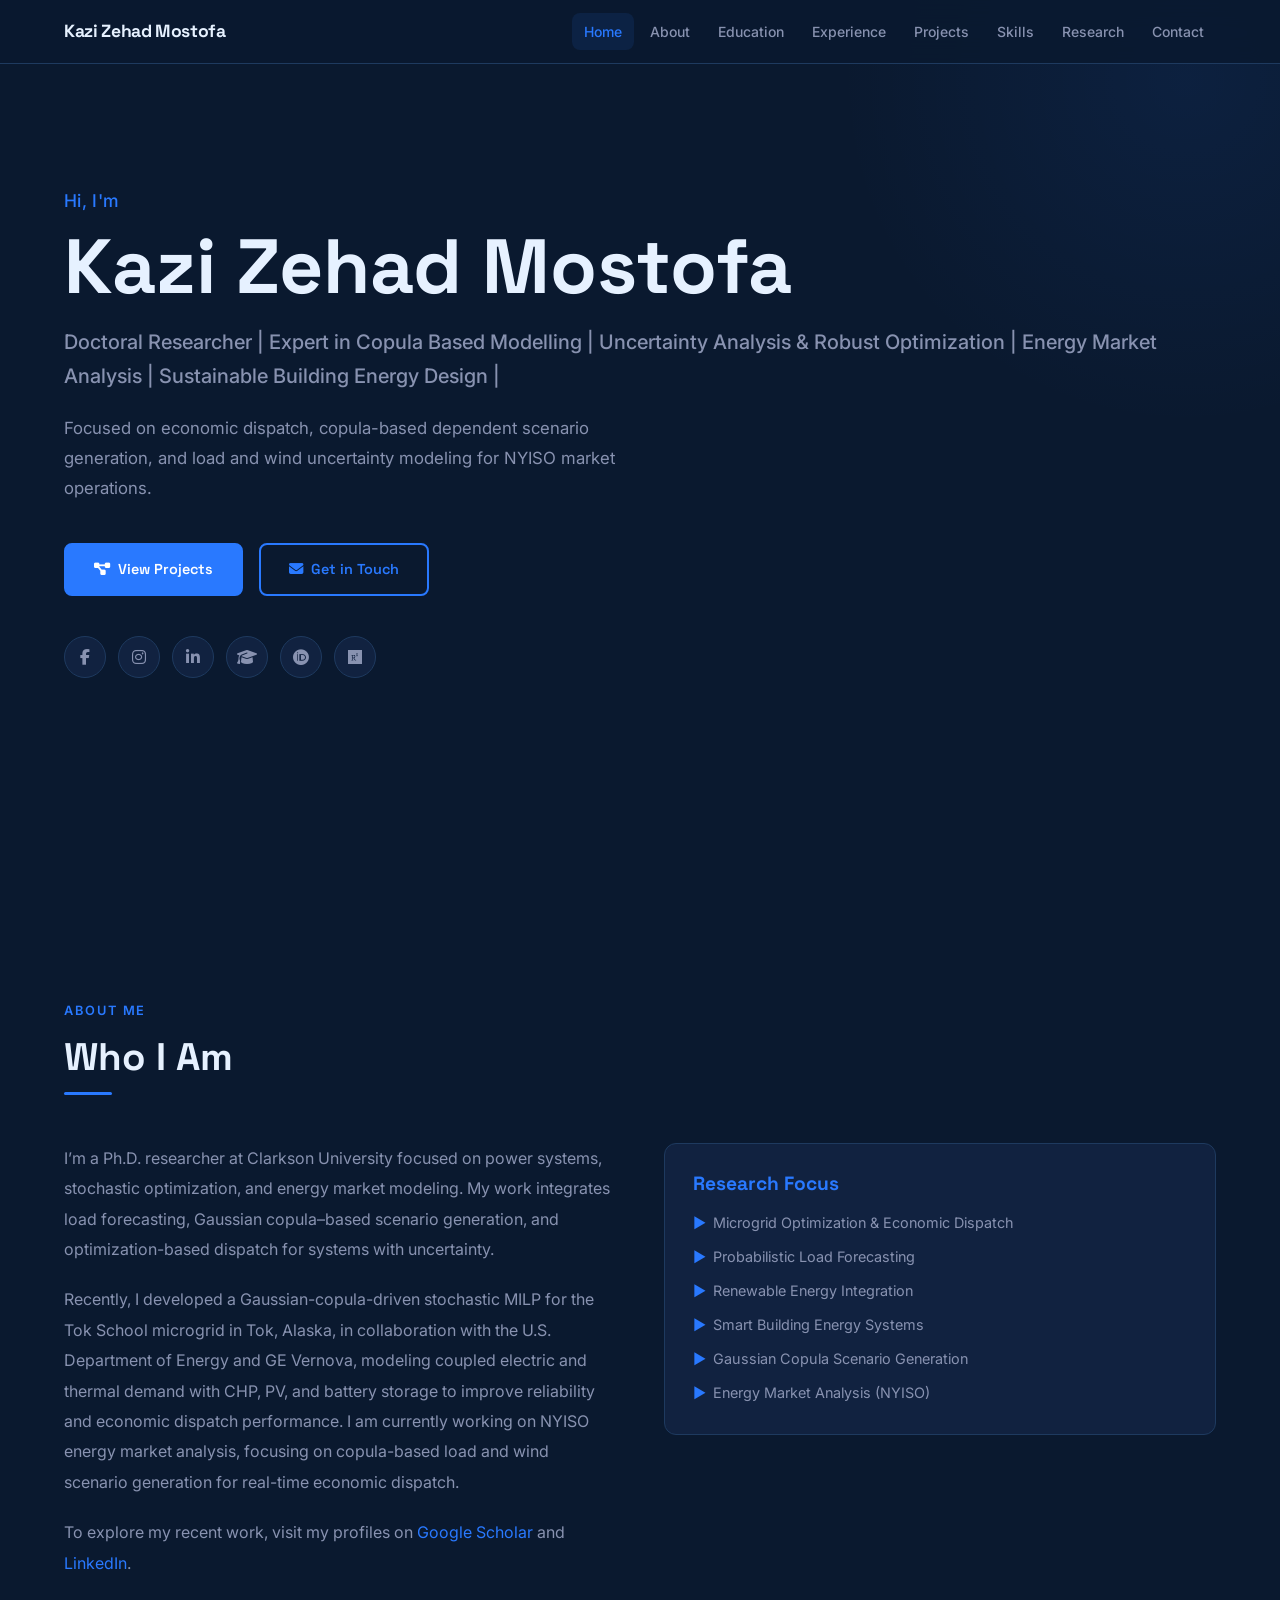
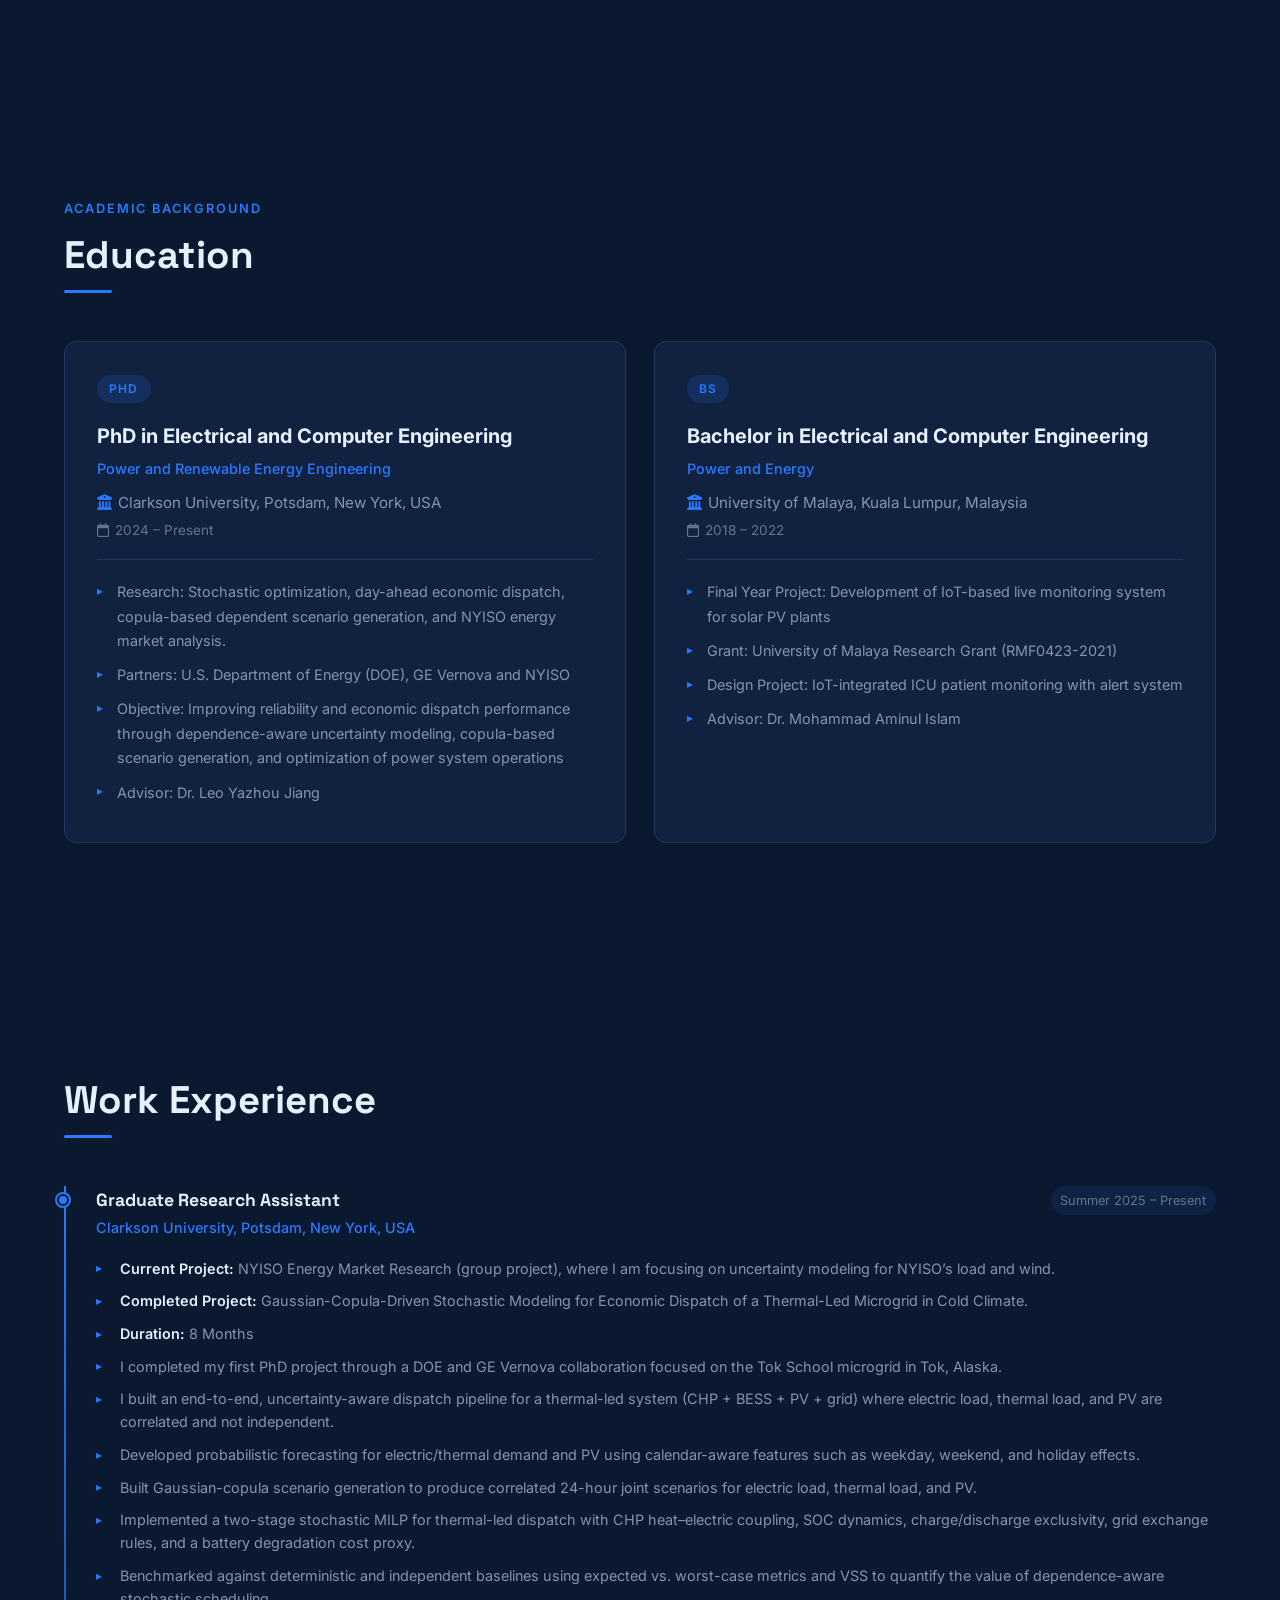
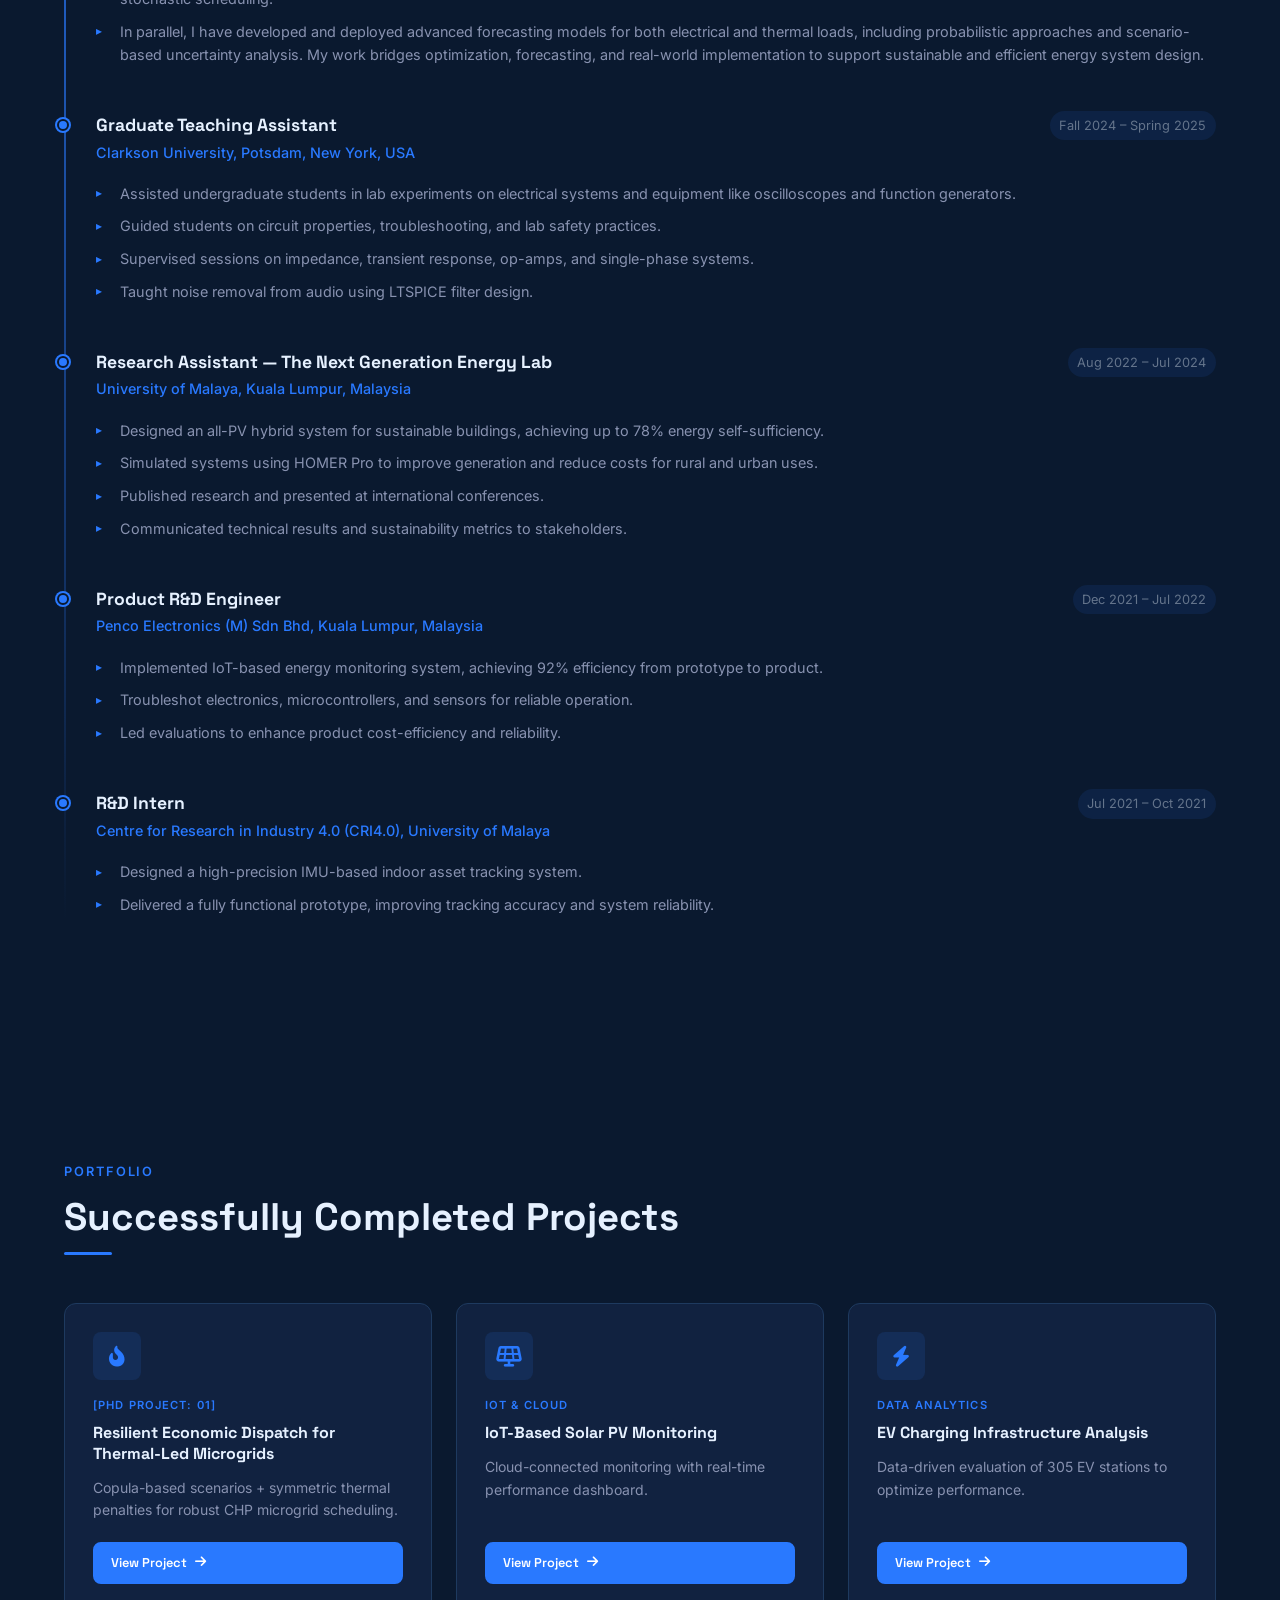
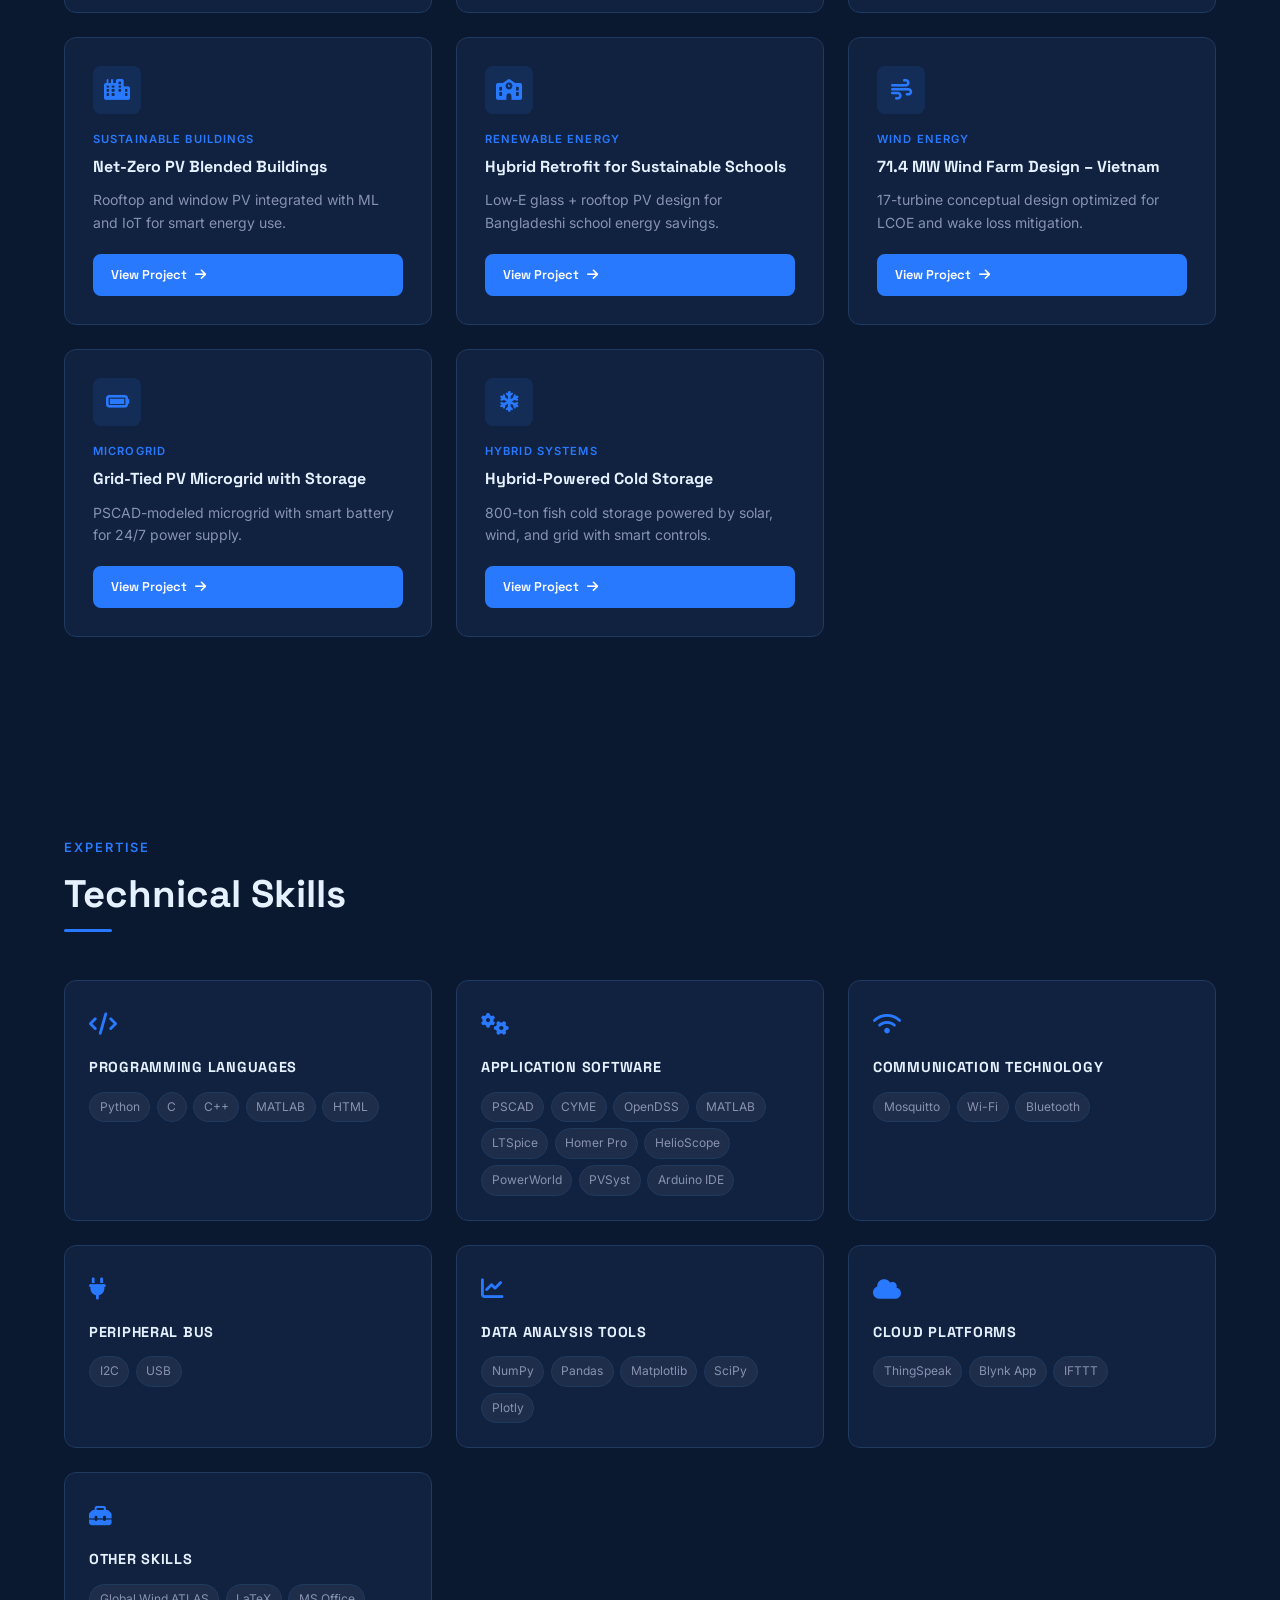
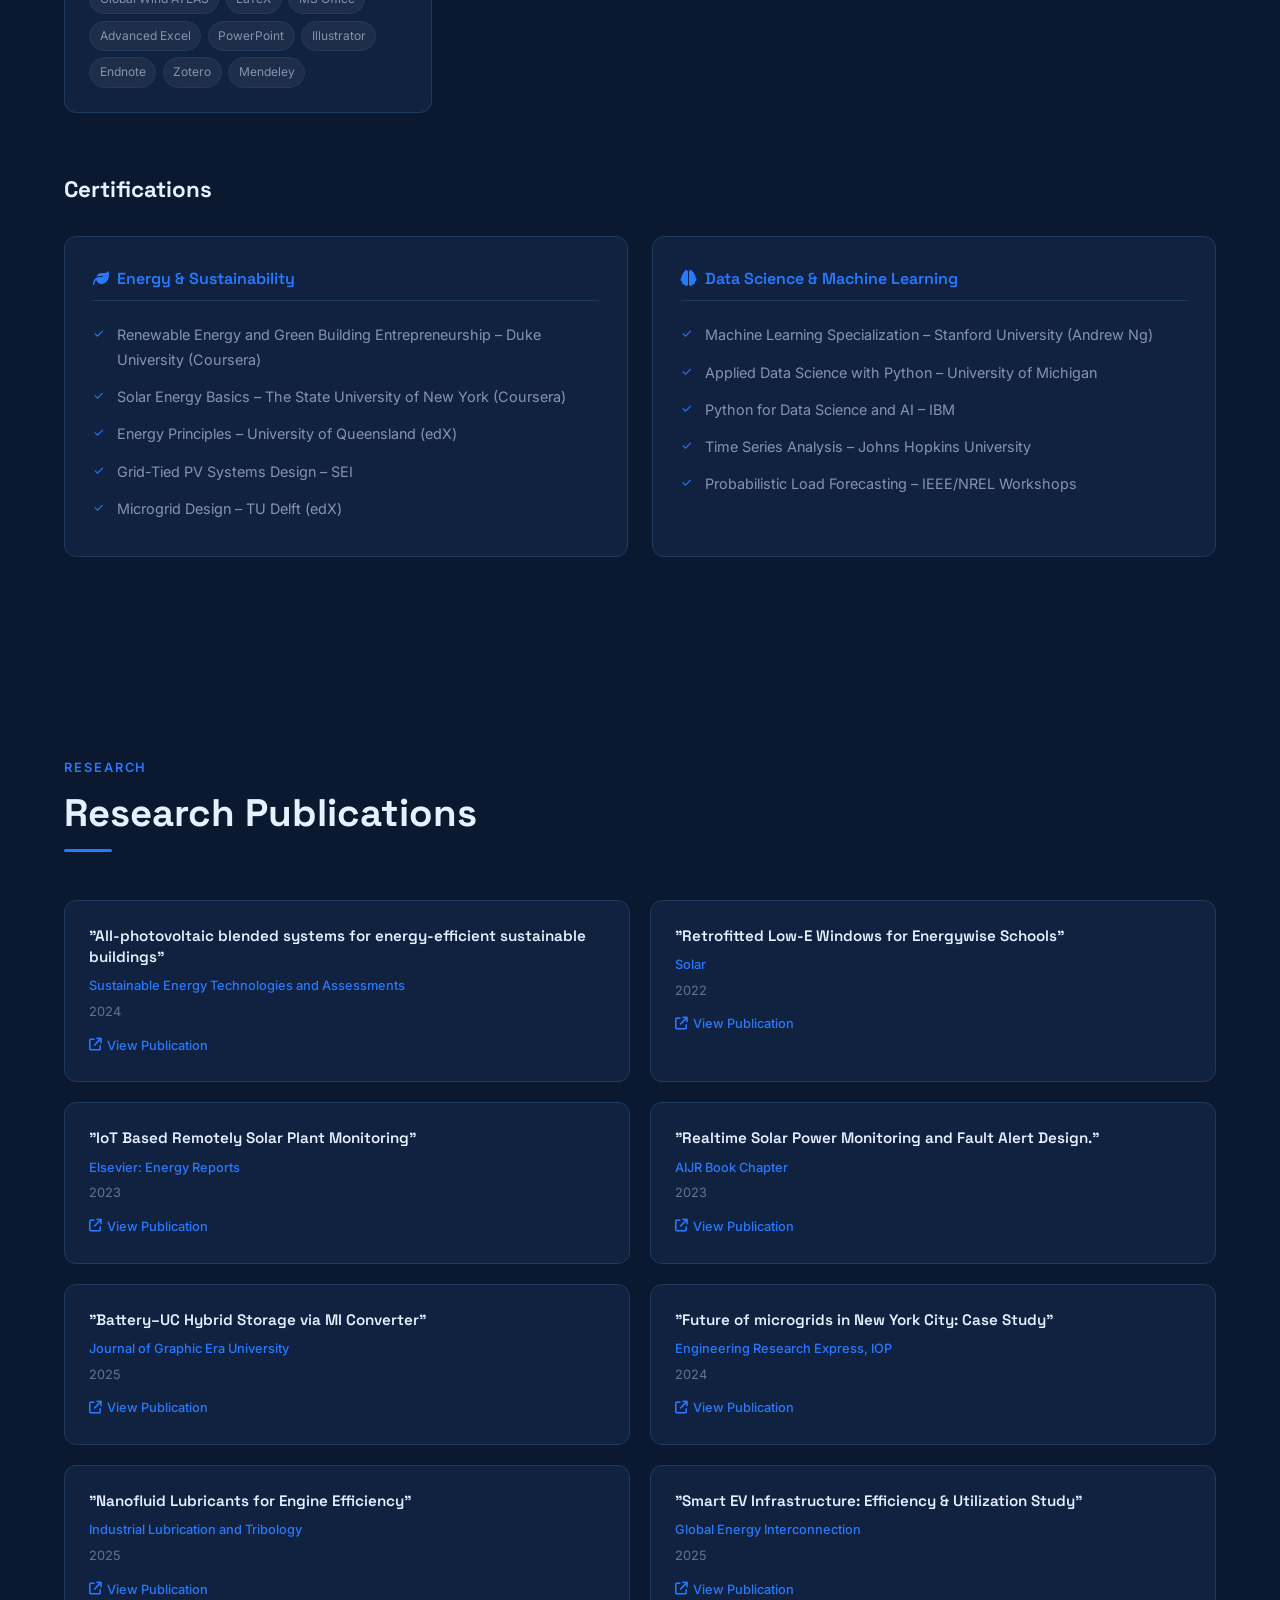
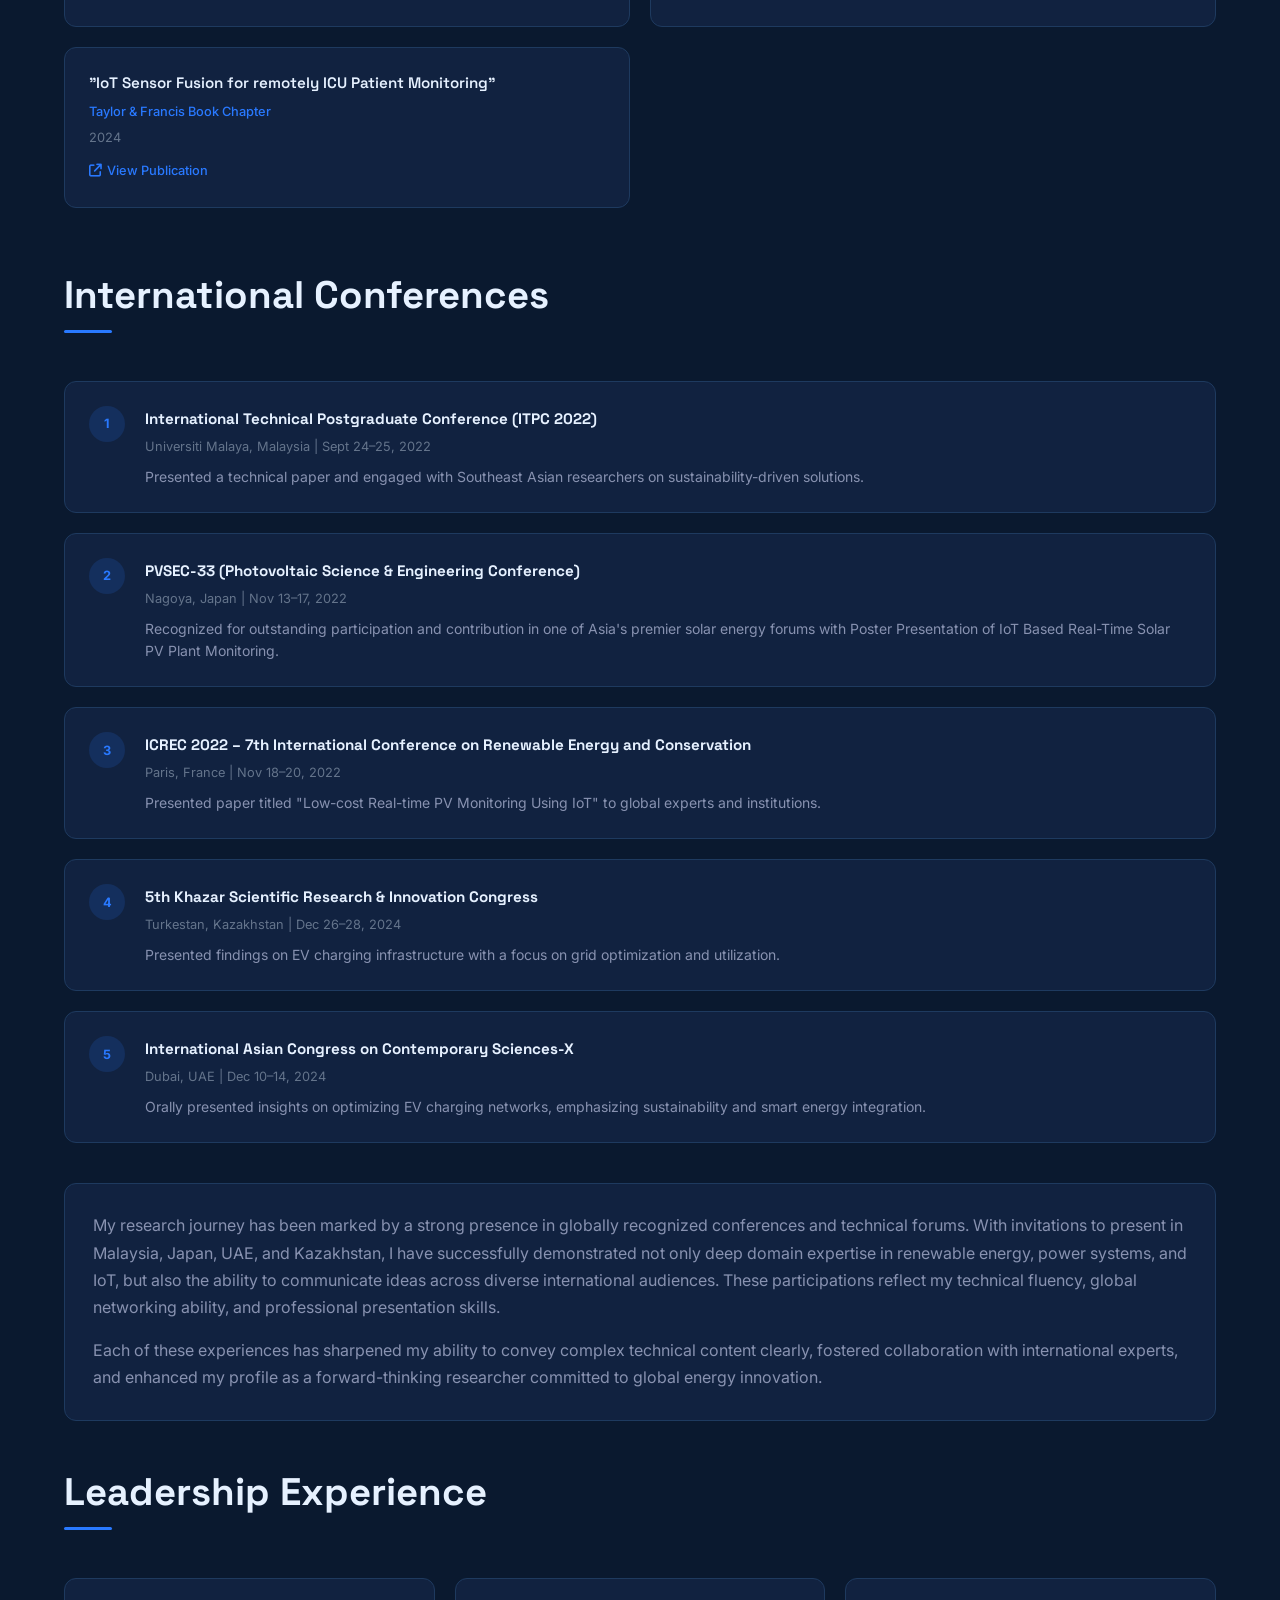
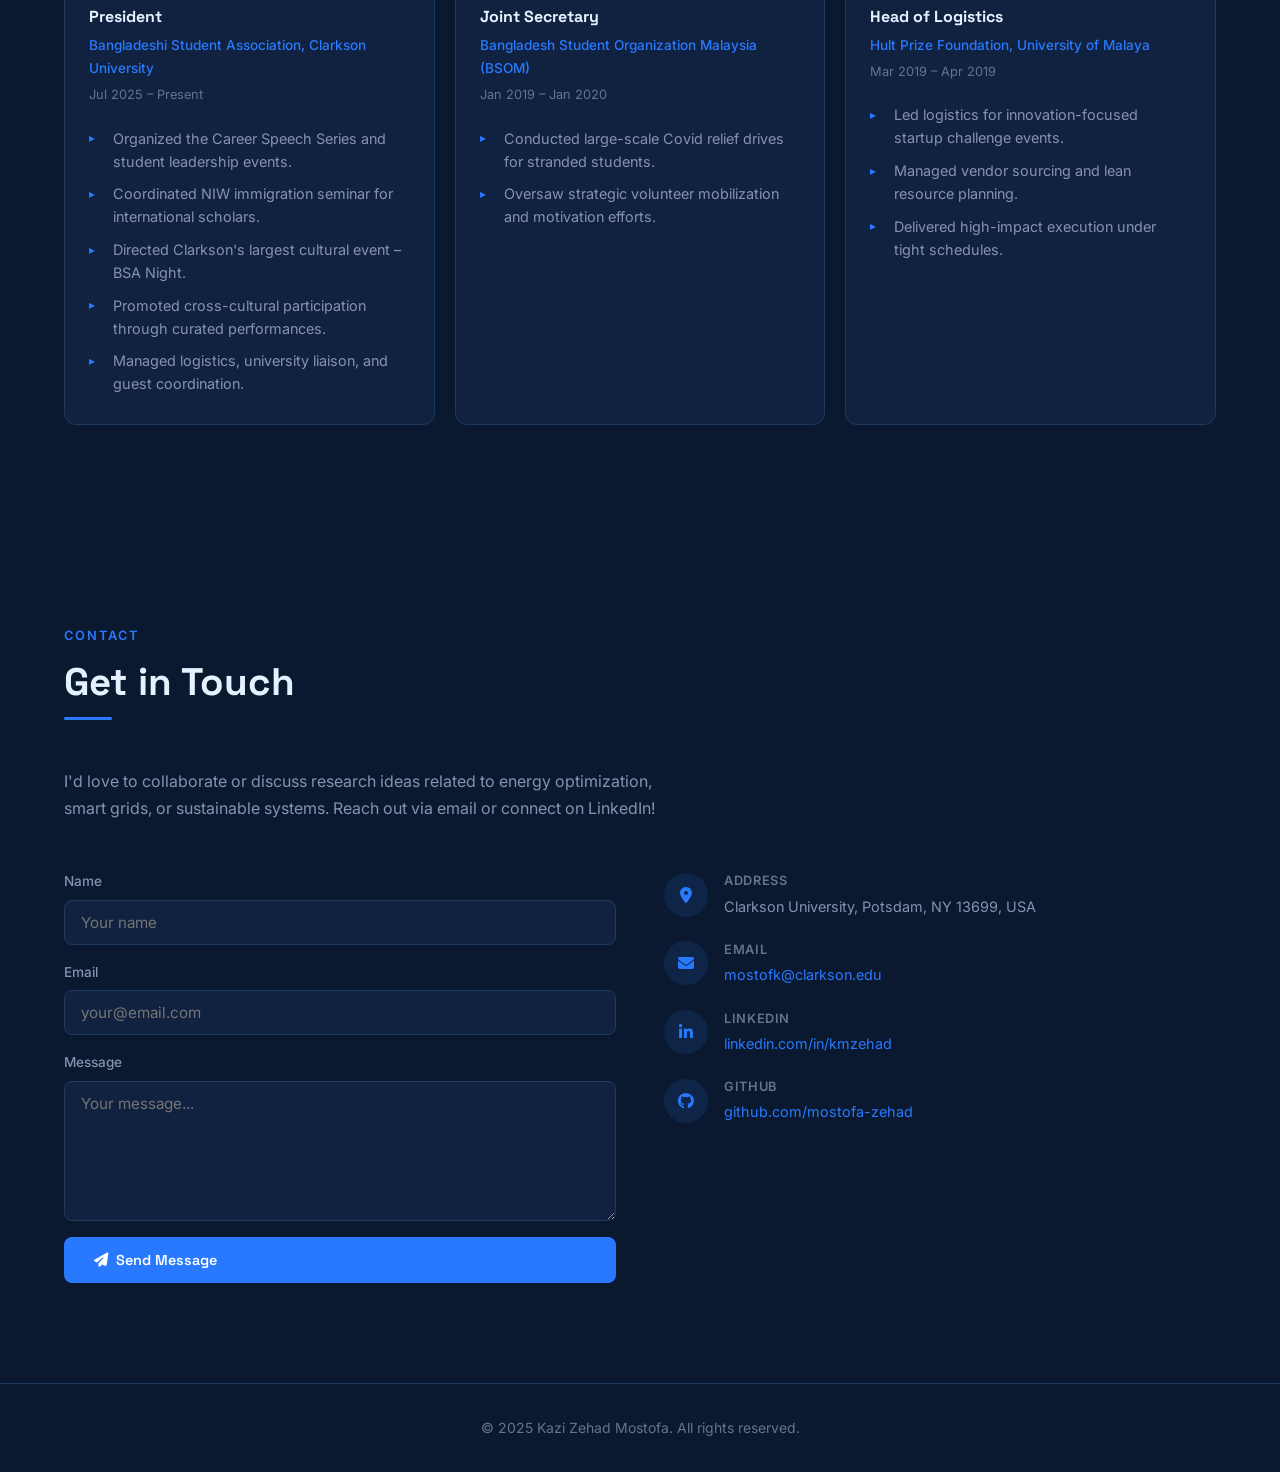
==== commit 0db737a9: "Update print statement from 'Hello' to 'Goodbye'" ====
--- a/index.html
+++ b/index.html
@@ -175,8 +175,7 @@
               <li>Built Gaussian-copula scenario generation to produce correlated 24-hour joint scenarios for electric load, thermal load, and PV.</li>
               <li>Implemented a two-stage stochastic MILP for thermal-led dispatch with CHP heat–electric coupling, SOC dynamics, charge/discharge exclusivity, grid exchange rules, and a battery degradation cost proxy.</li>
               <li>Benchmarked against deterministic and independent baselines using expected vs. worst-case metrics and VSS to quantify the value of dependence-aware stochastic scheduling.</li>
-              <li>In parallel, I have developed and deployed advanced forecasting models for both electrical and thermal loads, including probabilistic approaches and scenario-based uncertainty analysis.</li>
-              <li>My work bridges optimization, forecasting, and real-world implementation to support sustainable and efficient energy system design.</li>
+              <li>In parallel, I have developed and deployed advanced forecasting models for both electrical and thermal loads, including probabilistic approaches and scenario-based uncertainty analysis. My work bridges optimization, forecasting, and real-world implementation to support sustainable and efficient energy system design.</li>
             </ul>
           </div>
 
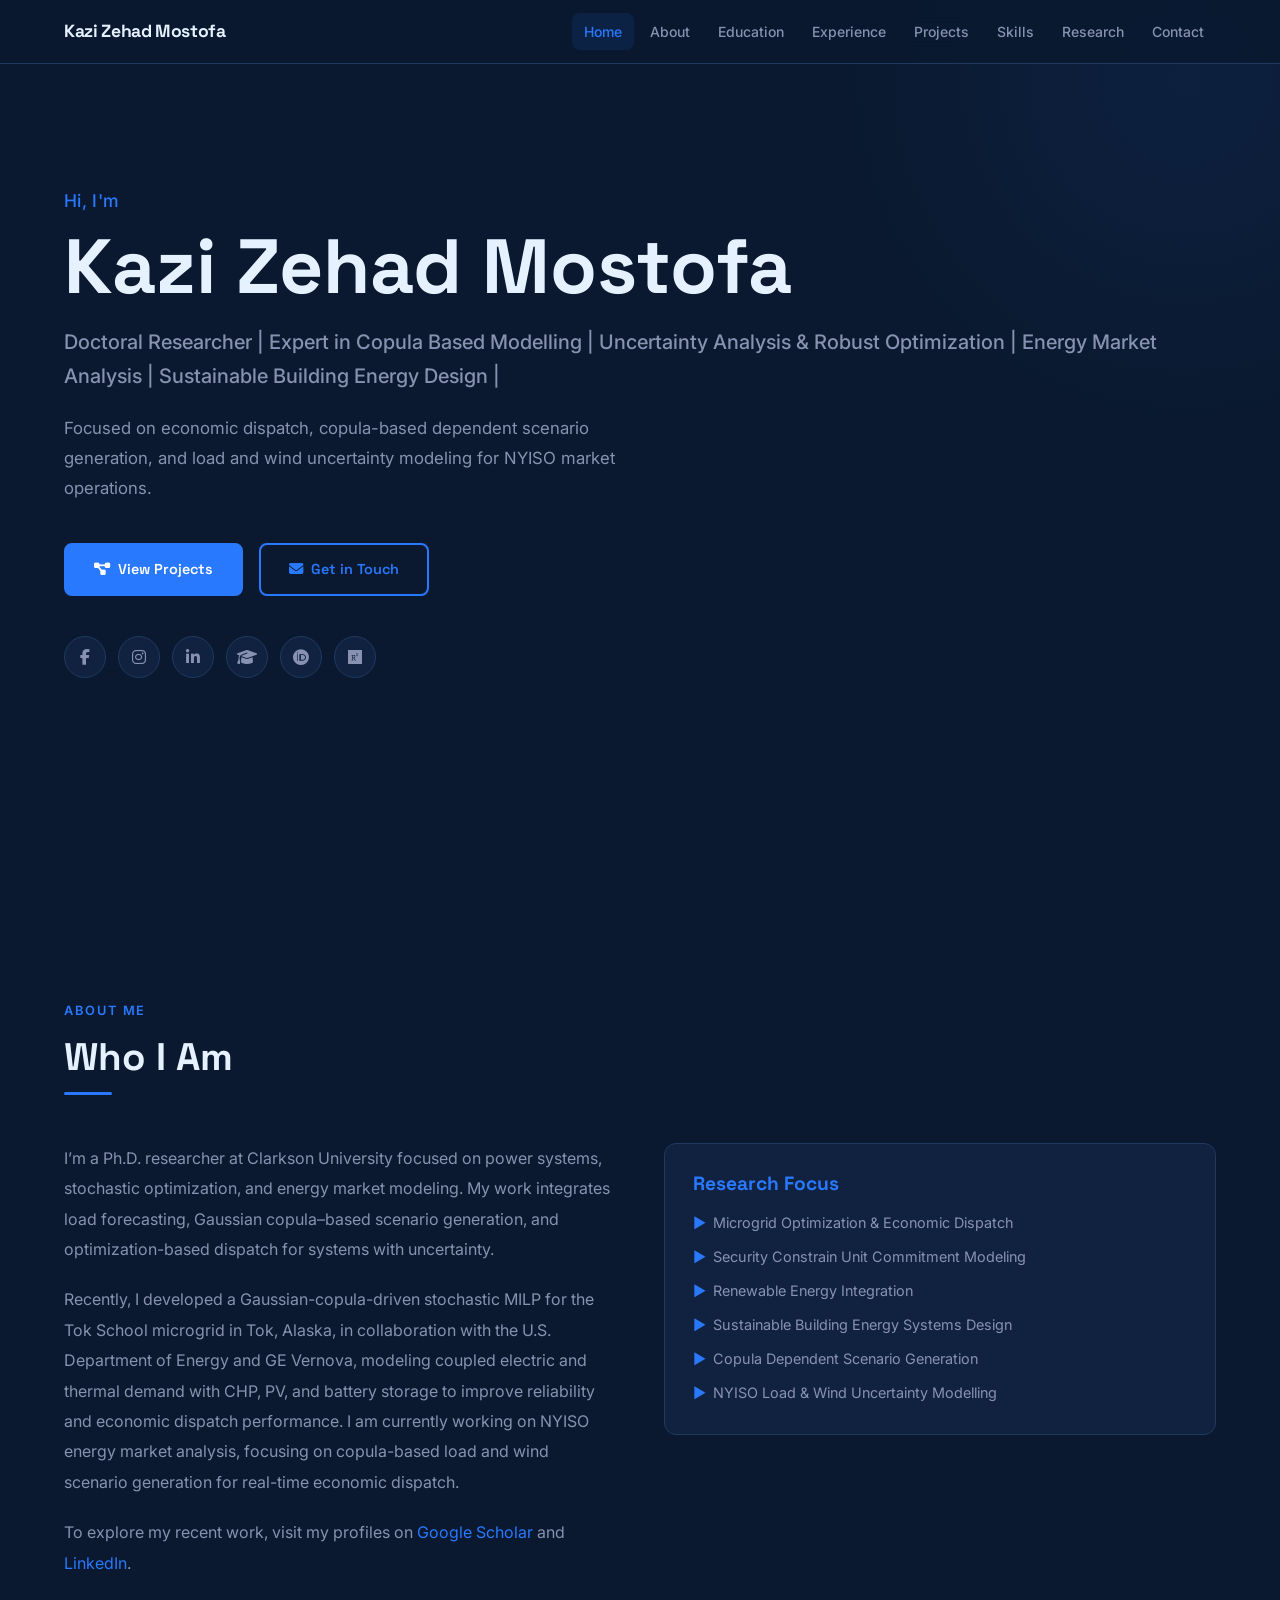
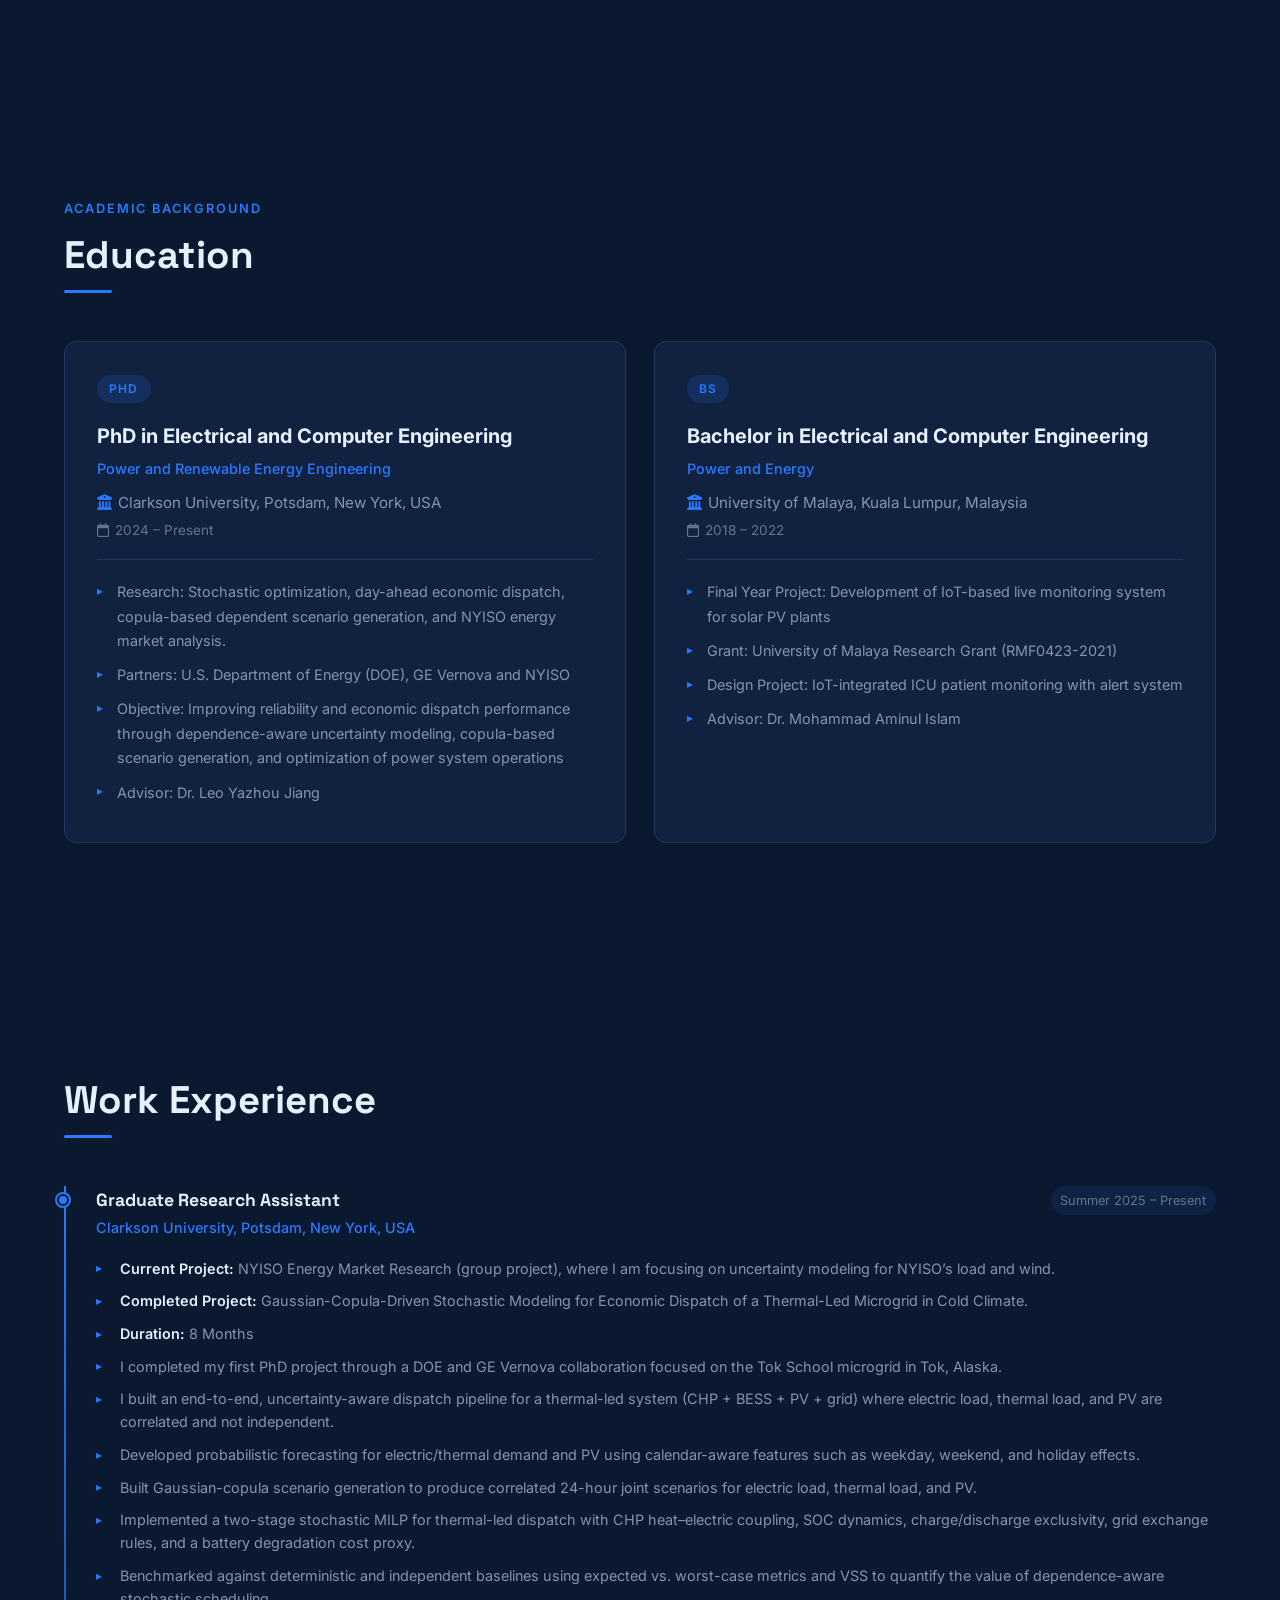
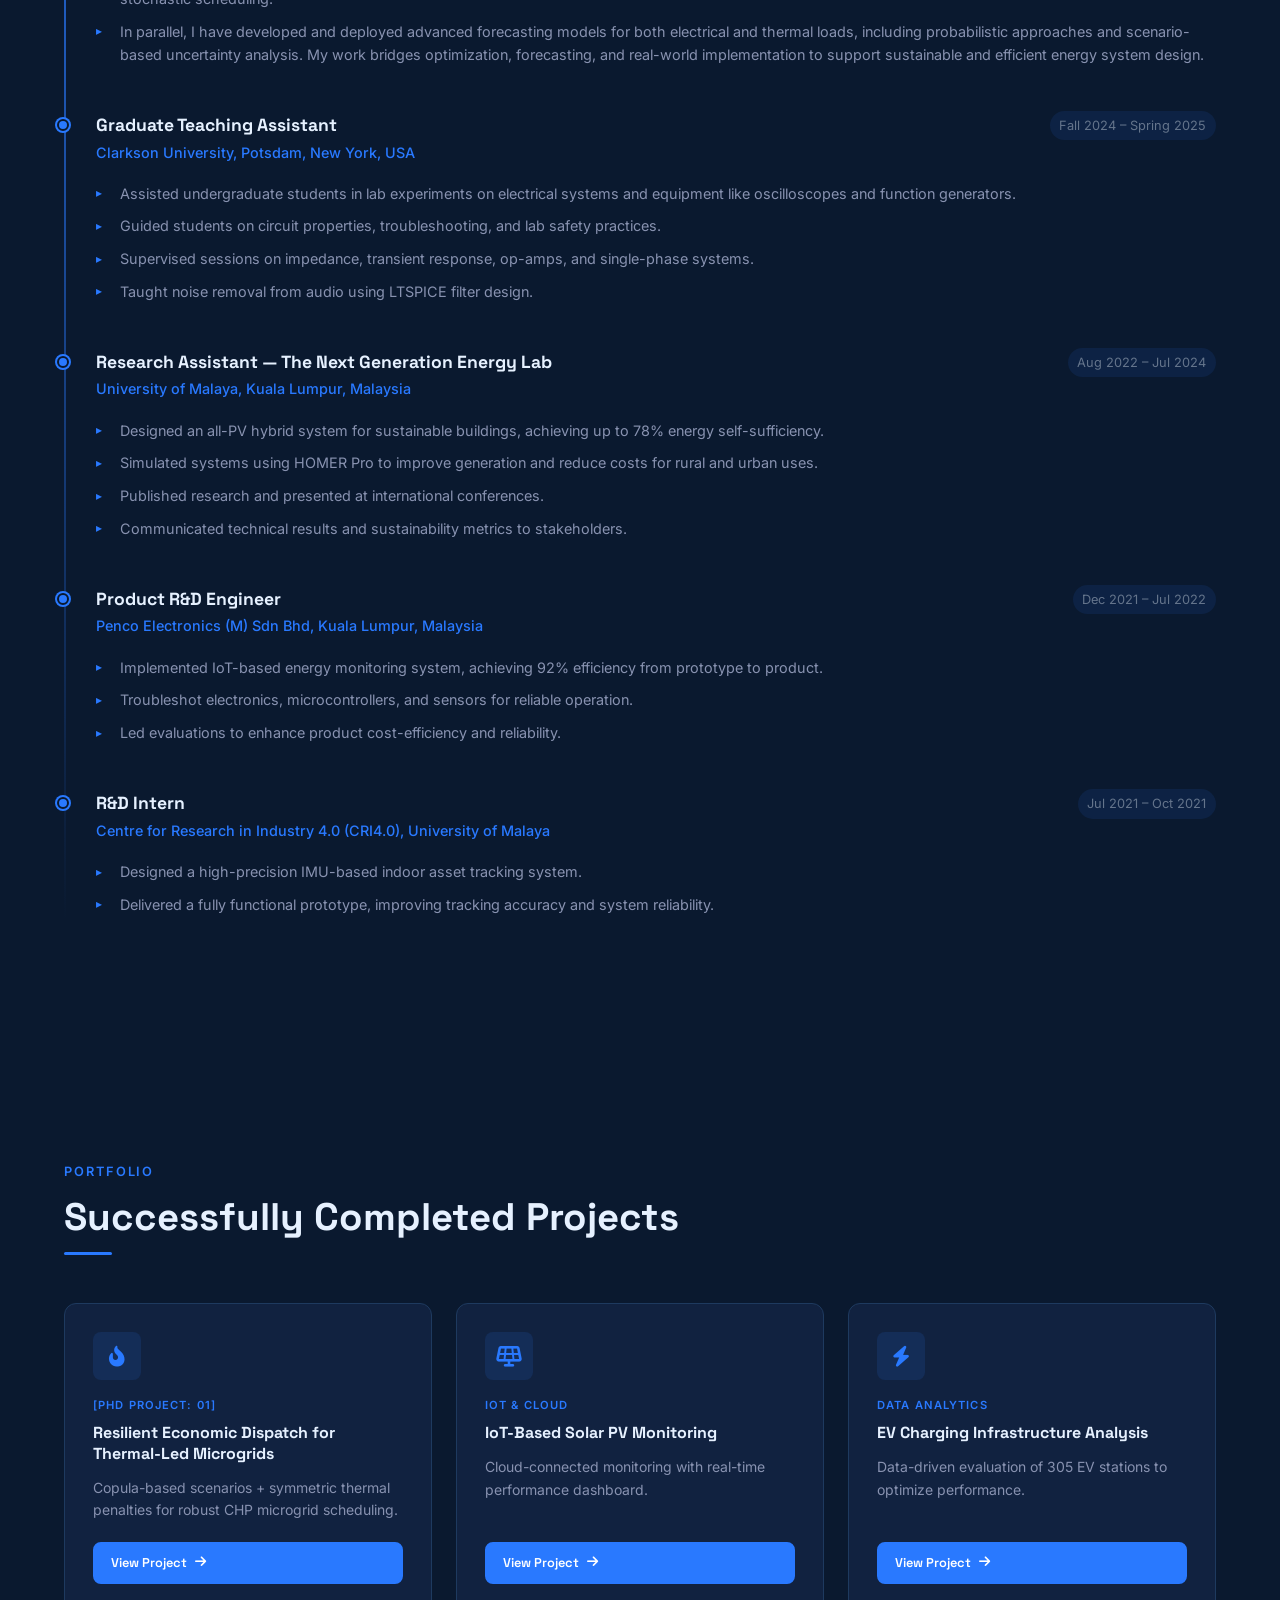
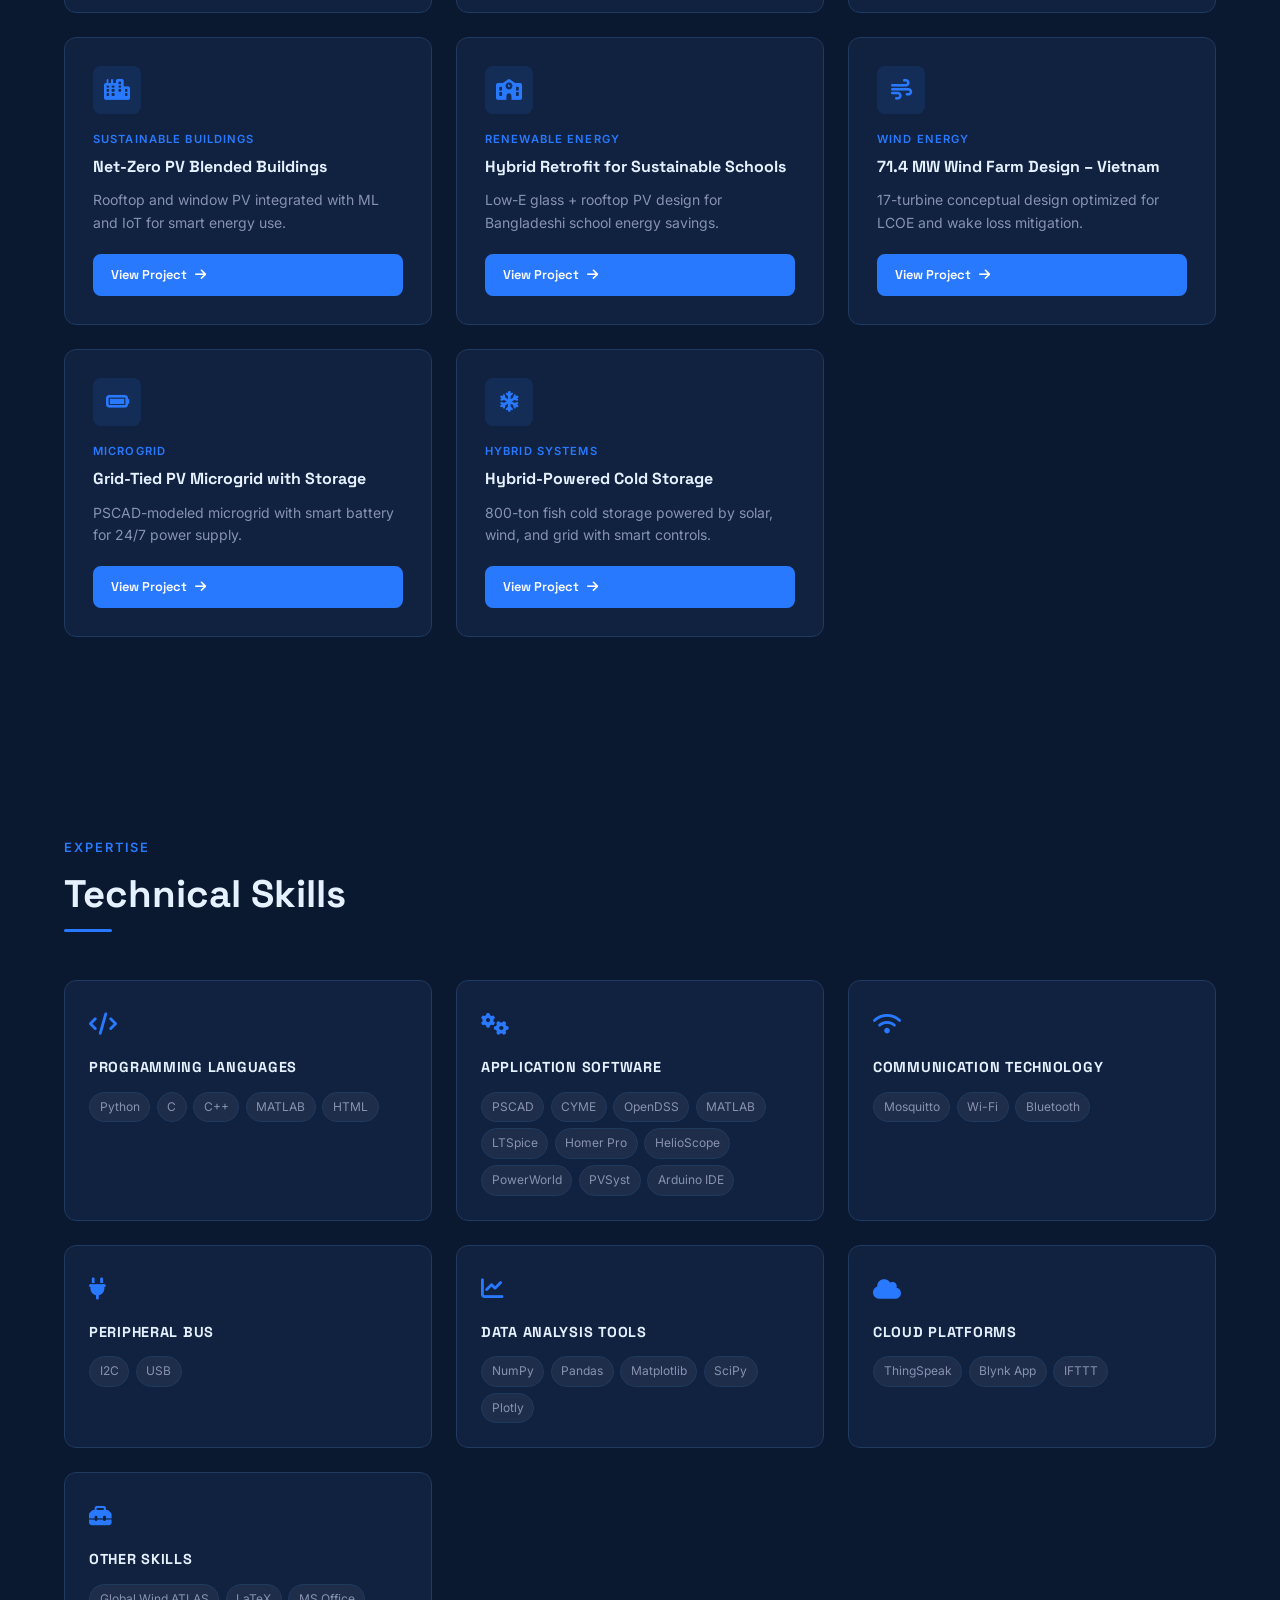
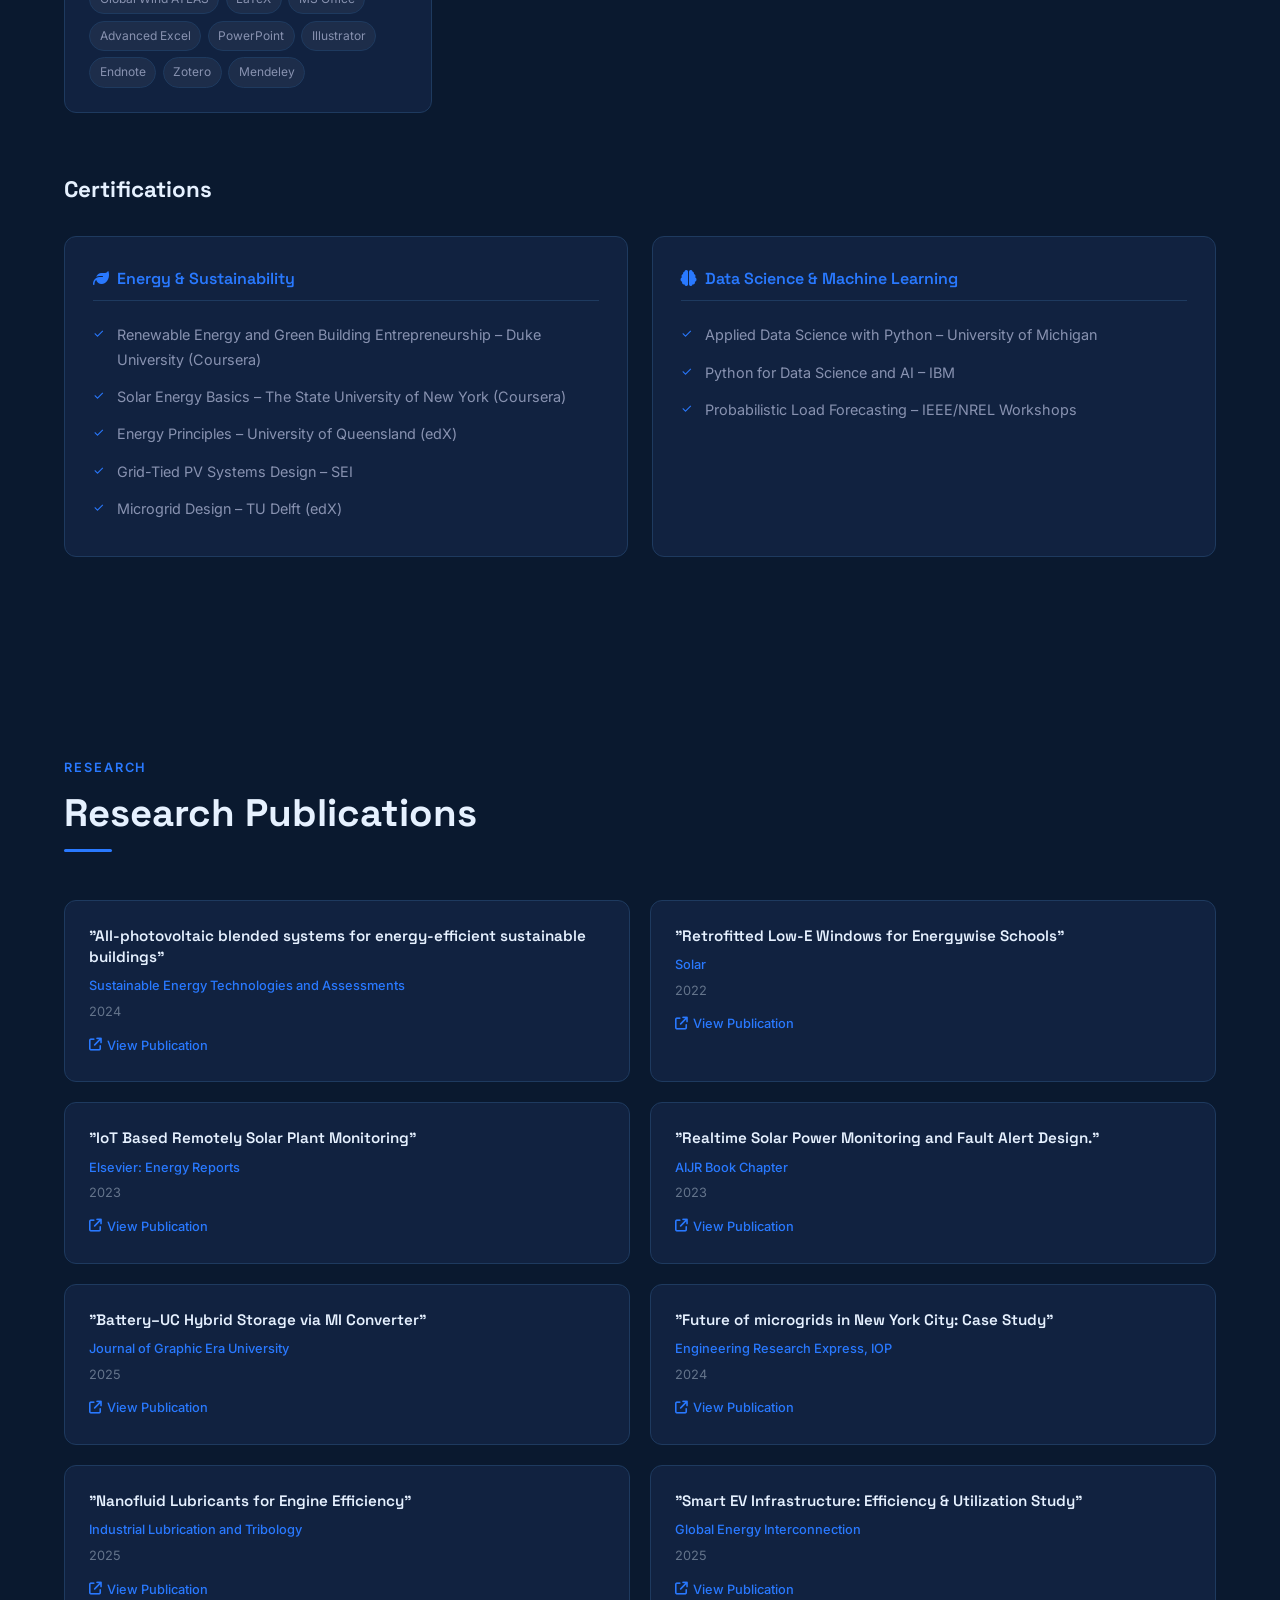
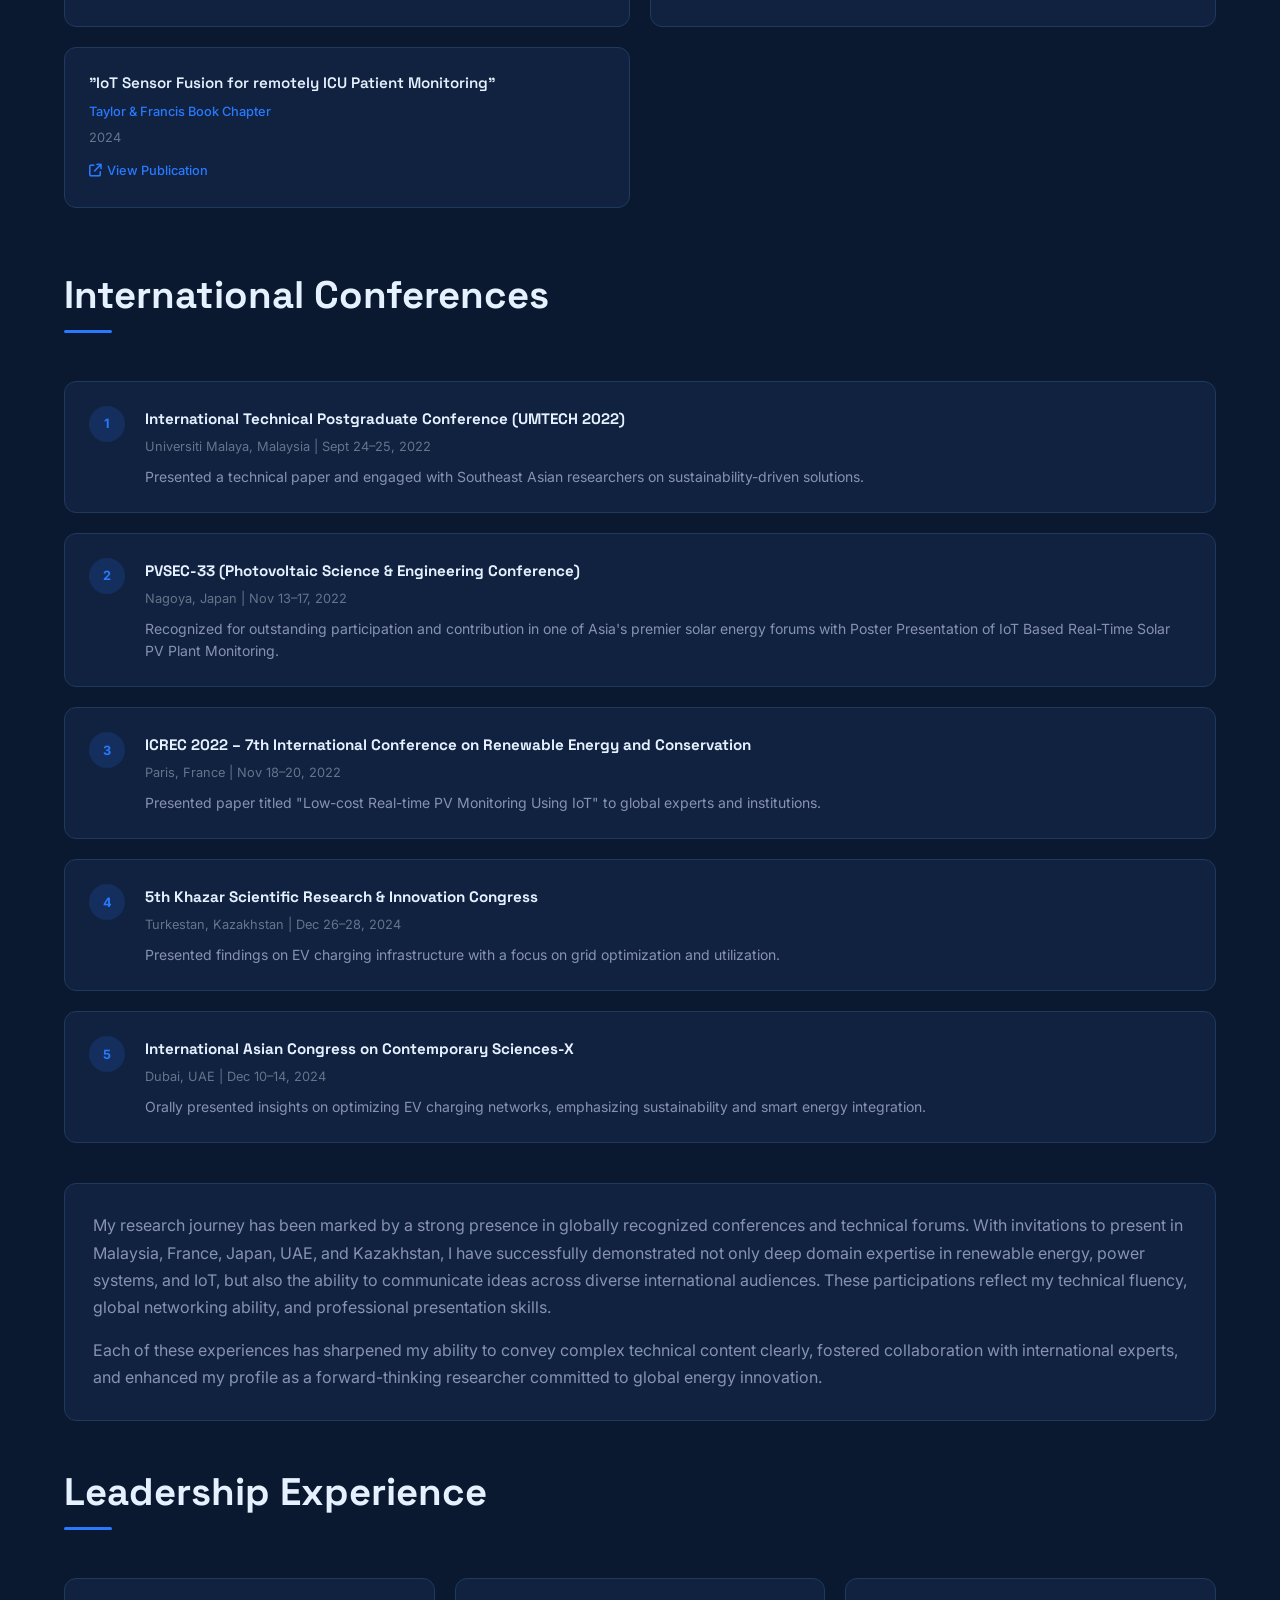
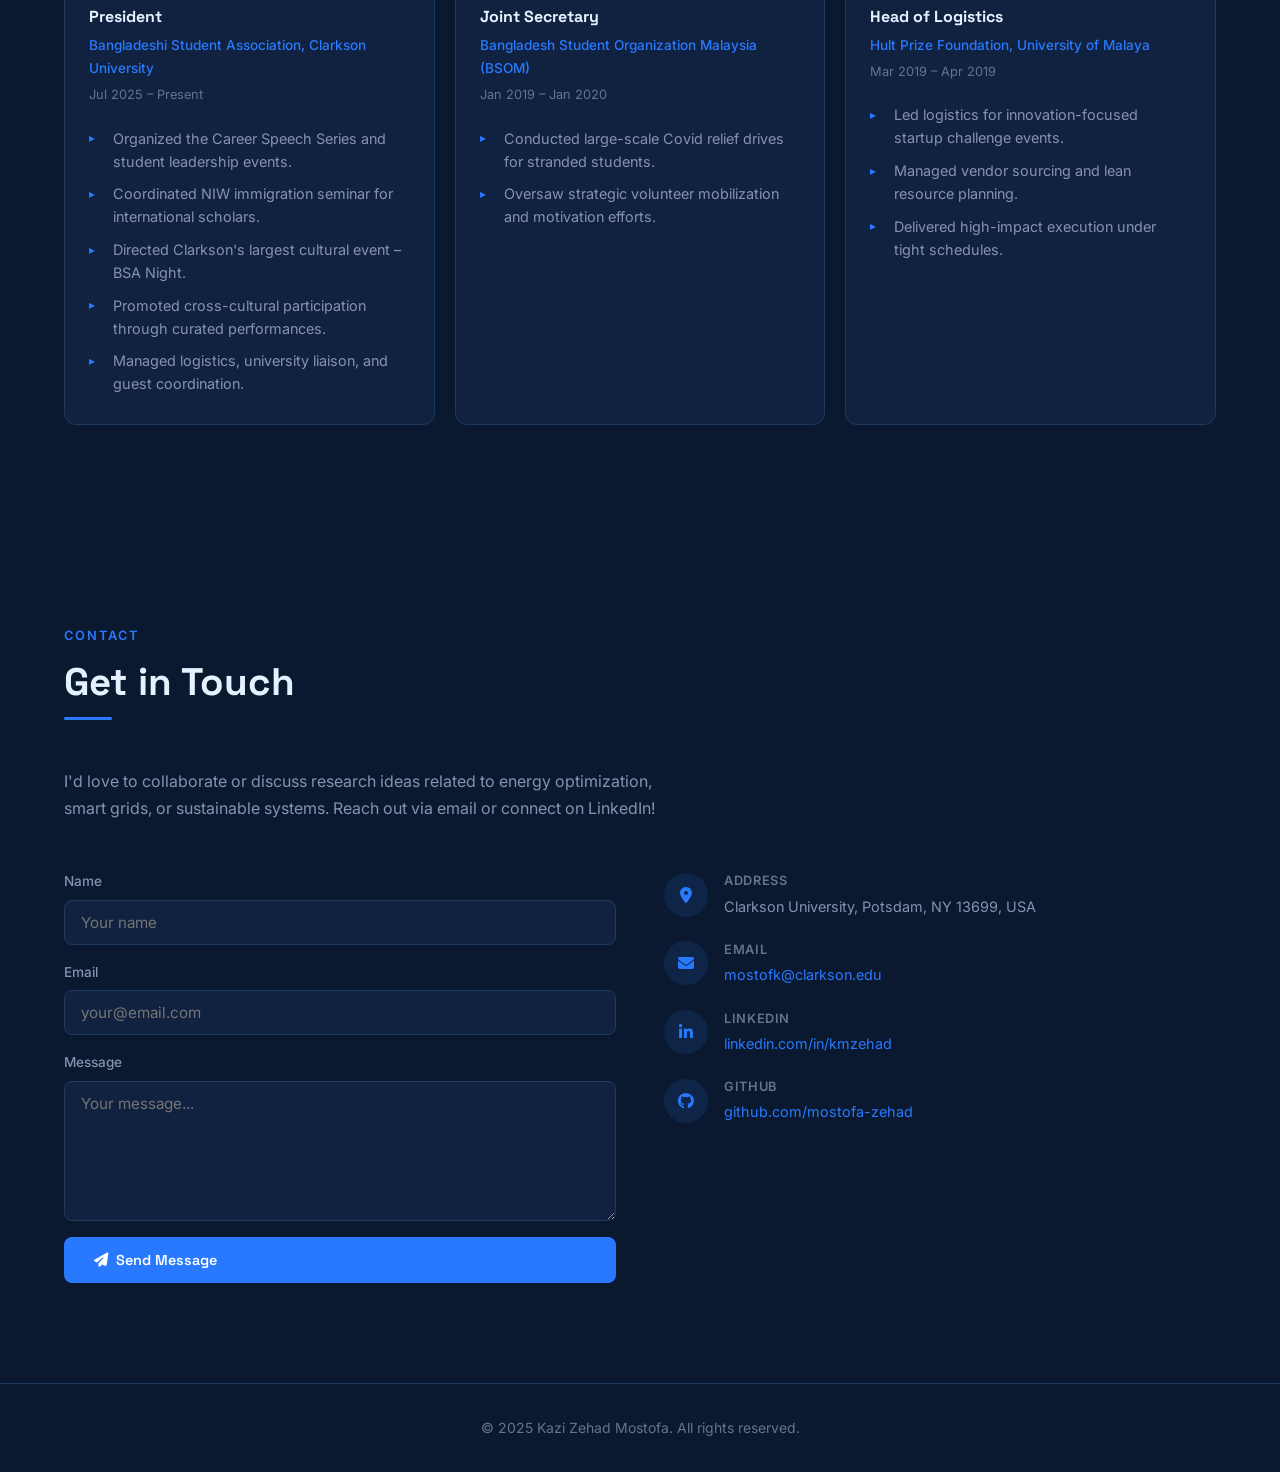
==== commit 74c0cb46: "Update index.html" ====
--- a/index.html
+++ b/index.html
@@ -95,11 +95,11 @@
               <h4 style="color:var(--accent);margin-bottom:1rem;font-family:var(--font-heading);">Research Focus</h4>
               <ul style="list-style:none;padding:0;display:flex;flex-direction:column;gap:0.6rem;">
                 <li style="color:var(--text-secondary);font-size:0.9rem;padding-left:1.25rem;position:relative;"><span style="position:absolute;left:0;color:var(--accent);">&#9658;</span> Microgrid Optimization &amp; Economic Dispatch</li>
-                <li style="color:var(--text-secondary);font-size:0.9rem;padding-left:1.25rem;position:relative;"><span style="position:absolute;left:0;color:var(--accent);">&#9658;</span> Probabilistic Load Forecasting</li>
+                <li style="color:var(--text-secondary);font-size:0.9rem;padding-left:1.25rem;position:relative;"><span style="position:absolute;left:0;color:var(--accent);">&#9658;</span> Security Constrain Unit Commitment Modeling</li>
                 <li style="color:var(--text-secondary);font-size:0.9rem;padding-left:1.25rem;position:relative;"><span style="position:absolute;left:0;color:var(--accent);">&#9658;</span> Renewable Energy Integration</li>
-                <li style="color:var(--text-secondary);font-size:0.9rem;padding-left:1.25rem;position:relative;"><span style="position:absolute;left:0;color:var(--accent);">&#9658;</span> Smart Building Energy Systems</li>
-                <li style="color:var(--text-secondary);font-size:0.9rem;padding-left:1.25rem;position:relative;"><span style="position:absolute;left:0;color:var(--accent);">&#9658;</span> Gaussian Copula Scenario Generation</li>
-                <li style="color:var(--text-secondary);font-size:0.9rem;padding-left:1.25rem;position:relative;"><span style="position:absolute;left:0;color:var(--accent);">&#9658;</span> Energy Market Analysis (NYISO)</li>
+                <li style="color:var(--text-secondary);font-size:0.9rem;padding-left:1.25rem;position:relative;"><span style="position:absolute;left:0;color:var(--accent);">&#9658;</span> Sustainable Building Energy Systems Design</li>
+                <li style="color:var(--text-secondary);font-size:0.9rem;padding-left:1.25rem;position:relative;"><span style="position:absolute;left:0;color:var(--accent);">&#9658;</span> Copula Dependent Scenario Generation</li>
+                <li style="color:var(--text-secondary);font-size:0.9rem;padding-left:1.25rem;position:relative;"><span style="position:absolute;left:0;color:var(--accent);">&#9658;</span> NYISO Load &amp; Wind Uncertainty Modelling</li>
               </ul>
             </div>
           </div>
@@ -431,10 +431,8 @@
             <div class="card">
               <div class="cert-group-title"><i class="fa-solid fa-brain" style="margin-right:0.5rem;"></i>Data Science &amp; Machine Learning</div>
               <ul class="cert-list">
-                <li>Machine Learning Specialization – Stanford University (Andrew Ng)</li>
                 <li>Applied Data Science with Python – University of Michigan</li>
                 <li>Python for Data Science and AI – IBM</li>
-                <li>Time Series Analysis – Johns Hopkins University</li>
                 <li>Probabilistic Load Forecasting – IEEE/NREL Workshops</li>
               </ul>
             </div>
@@ -525,7 +523,7 @@
           <div class="conf-item fade-in">
             <div class="conf-num">1</div>
             <div class="conf-body">
-              <div class="conf-name">International Technical Postgraduate Conference (ITPC 2022)</div>
+              <div class="conf-name">International Technical Postgraduate Conference (UMTECH 2022)</div>
               <div class="conf-location">Universiti Malaya, Malaysia | Sept 24–25, 2022</div>
               <p class="conf-desc">Presented a technical paper and engaged with Southeast Asian researchers on sustainability-driven solutions.</p>
             </div>
@@ -570,7 +568,7 @@
         </div>
 
         <div class="card fade-in" style="margin-bottom:3rem;">
-          <p>My research journey has been marked by a strong presence in globally recognized conferences and technical forums. With invitations to present in Malaysia, Japan, UAE, and Kazakhstan, I have successfully demonstrated not only deep domain expertise in renewable energy, power systems, and IoT, but also the ability to communicate ideas across diverse international audiences. These participations reflect my technical fluency, global networking ability, and professional presentation skills.</p>
+          <p>My research journey has been marked by a strong presence in globally recognized conferences and technical forums. With invitations to present in Malaysia, France, Japan, UAE, and Kazakhstan, I have successfully demonstrated not only deep domain expertise in renewable energy, power systems, and IoT, but also the ability to communicate ideas across diverse international audiences. These participations reflect my technical fluency, global networking ability, and professional presentation skills.</p>
           <p style="margin-top:0.75rem;">Each of these experiences has sharpened my ability to convey complex technical content clearly, fostered collaboration with international experts, and enhanced my profile as a forward-thinking researcher committed to global energy innovation.</p>
         </div>
 
